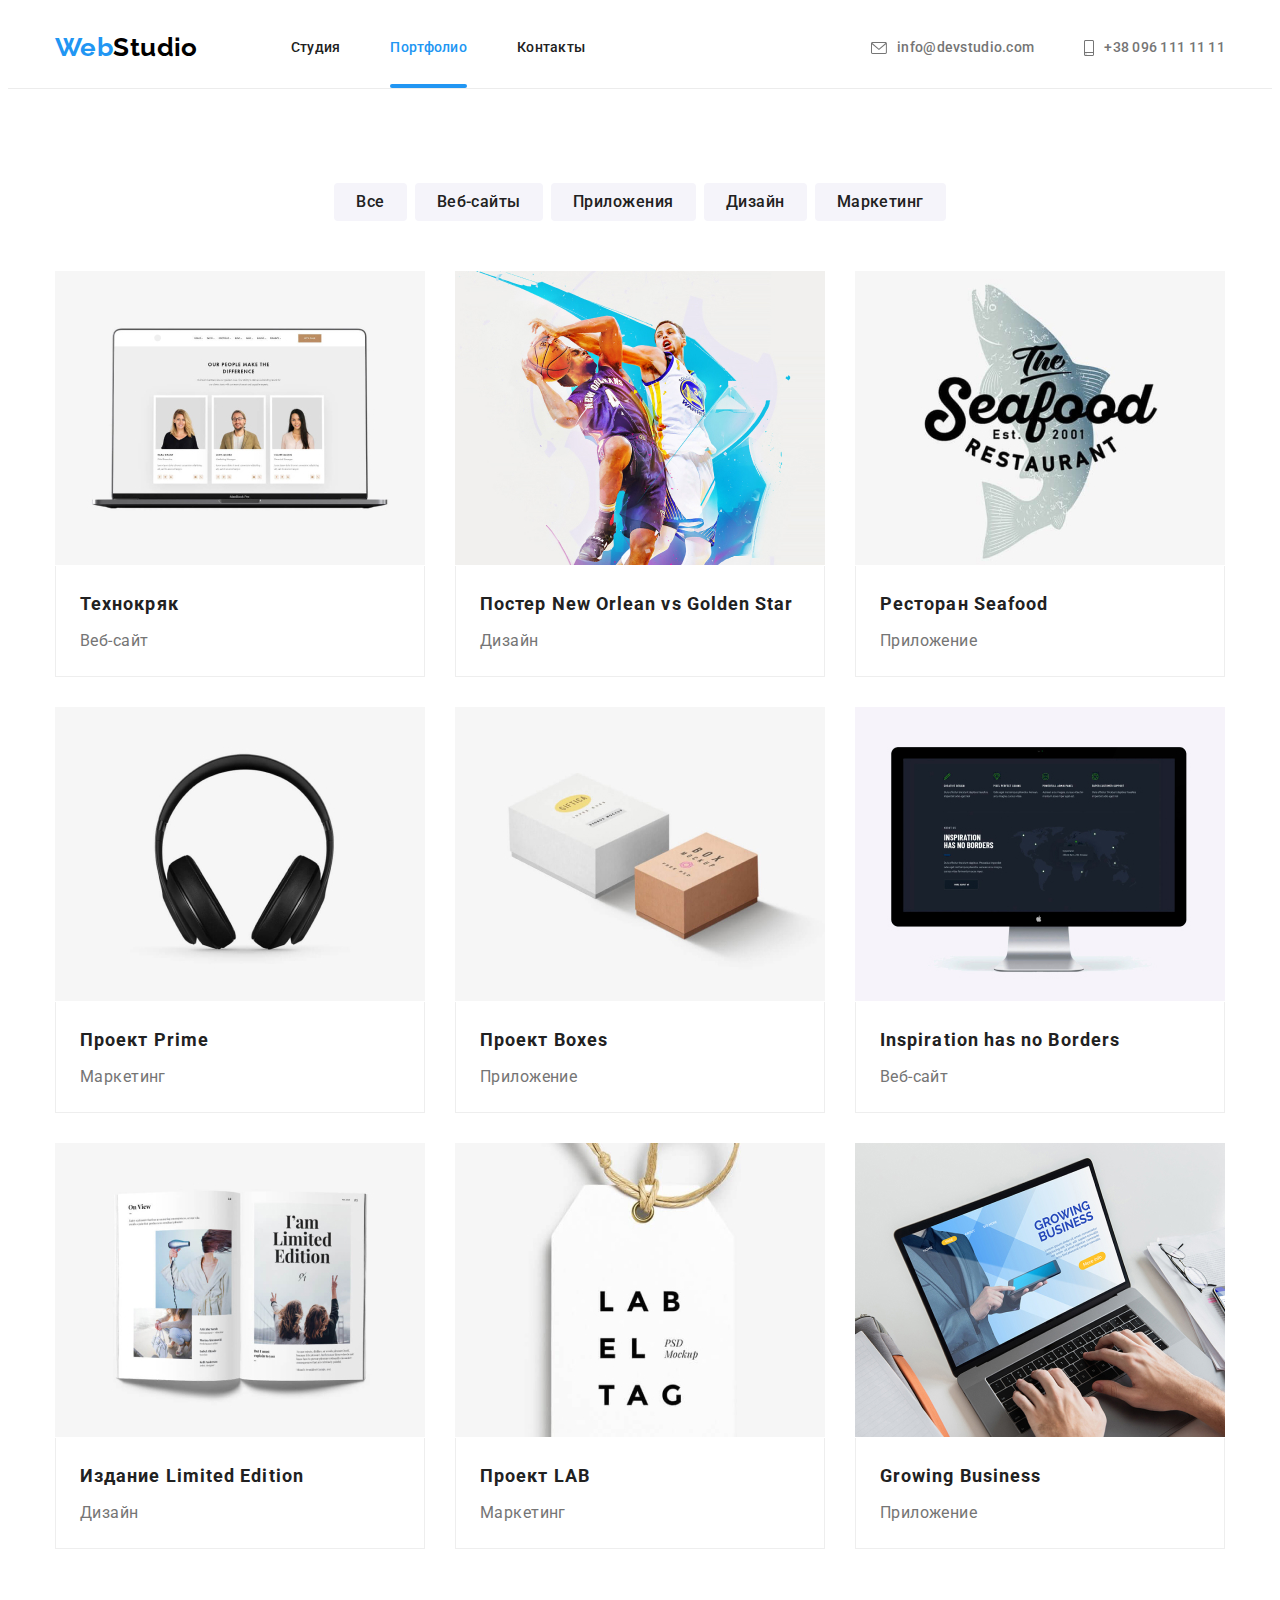
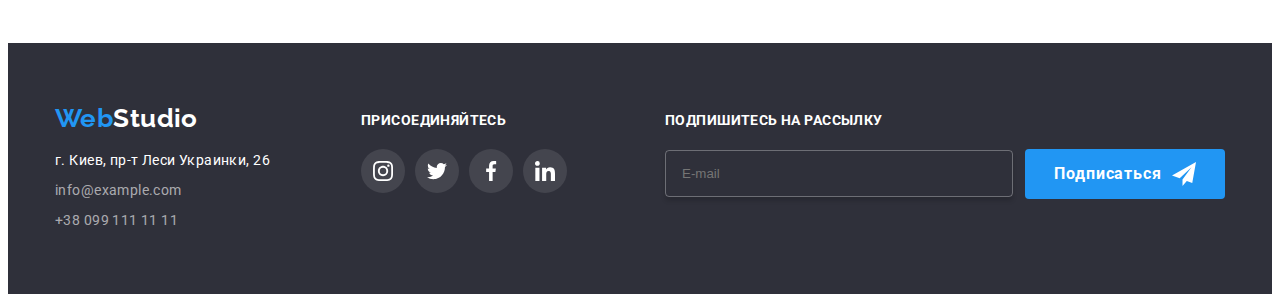
==== portfolio.html @ 21f93854 "Initial files" ====
<!DOCTYPE html>
<html lang="ru">
  <head>
    <link
      rel="stylesheet"
      href="https://cdnjs.cloudflare.com/ajax/libs/modern-normalize/1.1.0/modern-normalize.min.css"
      integrity="sha512-wpPYUAdjBVSE4KJnH1VR1HeZfpl1ub8YT/NKx4PuQ5NmX2tKuGu6U/JRp5y+Y8XG2tV+wKQpNHVUX03MfMFn9Q=="
      crossorigin="anonymous"
      referrerpolicy="no-referrer"
    />
    <meta charset="UTF-8" />
    <meta http-equiv="X-UA-Compatible" content="IE=edge" />
    <meta name="viewport" content="width=device-width, initial-scale=1.0" />
    <title>Портфолио</title>
    <link rel="preconnect" href="https://fonts.googleapis.com" />
    <link rel="preconnect" href="https://fonts.gstatic.com" crossorigin />
    <link
      href="https://fonts.googleapis.com/css2?family=Raleway:wght@700&family=Roboto:wght@400;500;700;900&display=swap"
      rel="stylesheet"
    />
    <link rel="stylesheet" href="./css/main.min.css" />
    <link rel="stylesheet" href="./css/portfolio.css" />
  </head>

  <body>
    <header class="page-header">
      <div class="container space-between">
        <nav class="nav">
          <a class="logo logo--indents link" href="./">
            Web<span class="logo--color">Studio</span>
          </a>
          <ul class="nav__list list">
            <li class="nav__item">
              <a class="nav__link link" href="./index.html">Студия</a>
            </li>
            <li class="nav__item">
              <a
                class="nav__link link nav__link--current"
                href="./portfolio.html"
                >Портфолио</a
              >
            </li>
            <li class="nav__item">
              <a class="nav__link link" href="/Контакты">Контакты</a>
            </li>
          </ul>
        </nav>
        <div class="contact-info">
          <a
            class="contact-info__link link"
            href="mailto:info@devstudio.com"
            target="_blank"
            rel="no-referrer noopener"
          >
            <svg class="contact-info__item" width="16" height="12">
              <use href="./images/icons/sprite.svg#icon-envelope"></use>
            </svg>
            info@devstudio.com
          </a>
          <a
            class="contact-info__link link"
            href="tel:+380961111111"
            target="_blank"
            rel="no-referrer noopener"
          >
            <svg class="contact-info__item" width="10" height="16">
              <use href="./images/icons/sprite.svg#icon-smartphone"></use>
            </svg>
            +38 096 111 11 11
          </a>
        </div>
      </div>
    </header>
    <section class="section">
      <div class="container">
        <h1 hidden>Портфолио</h1>
        <ul class="button-list list">
          <li>
            <button class="button" type="button">Все</button>
          </li>
          <li>
            <button class="button" type="button">Веб-сайты</button>
          </li>
          <li>
            <button class="button" type="button">Приложения</button>
          </li>
          <li>
            <button class="button" type="button">Дизайн</button>
          </li>
          <li>
            <button class="button" type="button">Маркетинг</button>
          </li>
        </ul>
        <ul class="flex-list list">
          <li class="portfolio-item">
            <div class="item-overlay">
              <img
                src="./images/portfolio-logos/technokryak.jpg"
                alt="Веб-сайт Технокряк"
                width="370"
              />
              <p class="text-overlay text-prop">
                Технокряк это современная площадка распространения коронавируса.
                Компании используют эту платформу для цифрового шпионажа и атак
                на защищённые сервера конкурентов.
              </p>
            </div>
            <div class="item-text">
              <h2>Технокряк</h2>
              <p>Веб-сайт</p>
            </div>
          </li>
          <li class="portfolio-item">
            <div class="item-overlay">
              <img
                src="./images/portfolio-logos/neworlean.jpg"
                alt="Дизайн постера"
                width="370"
              />
              <p class="text-overlay text-prop">
                Технокряк это современная площадка распространения коронавируса.
                Компании используют эту платформу для цифрового шпионажа и атак
                на защищённые сервера конкурентов.
              </p>
            </div>
            <div class="item-text">
              <h2>Постер <span lang="en">New Orlean vs Golden Star</span></h2>
              <p>Дизайн</p>
            </div>
          </li>
          <li class="portfolio-item">
            <div class="item-overlay">
              <img
                src="./images/portfolio-logos/seafood.jpg"
                alt="Приложение"
                width="370"
              />
              <p class="text-overlay text-prop">
                Технокряк это современная площадка распространения коронавируса.
                Компании используют эту платформу для цифрового шпионажа и атак
                на защищённые сервера конкурентов.
              </p>
            </div>
            <div class="item-text">
              <h2>Ресторан <span lang="en">Seafood</span></h2>
              <p>Приложение</p>
            </div>
          </li>
          <li class="portfolio-item">
            <div class="item-overlay">
              <img
                src="./images/portfolio-logos/prime.jpg"
                alt="Маркетинговый проект"
                width="370"
              />
              <p class="text-overlay text-prop">
                Технокряк это современная площадка распространения коронавируса.
                Компании используют эту платформу для цифрового шпионажа и атак
                на защищённые сервера конкурентов.
              </p>
            </div>
            <div class="item-text">
              <h2>Проект <span lang="en">Prime</span></h2>
              <p>Маркетинг</p>
            </div>
          </li>
          <li class="portfolio-item">
            <div class="item-overlay">
              <img
                src="./images/portfolio-logos/boxes.jpg"
                alt="Приложение"
                width="370"
              />
              <p class="text-overlay text-prop">
                Технокряк это современная площадка распространения коронавируса.
                Компании используют эту платформу для цифрового шпионажа и атак
                на защищённые сервера конкурентов.
              </p>
            </div>
            <div class="item-text">
              <h2>Проект <span lang="en">Boxes</span></h2>
              <p>Приложение</p>
            </div>
          </li>
          <li class="portfolio-item">
            <div class="item-overlay">
              <img
                src="./images/portfolio-logos/inspiration.jpg"
                alt="Веб-сайт"
                width="370"
              />
              <p class="text-overlay text-prop">
                Технокряк это современная площадка распространения коронавируса.
                Компании используют эту платформу для цифрового шпионажа и атак
                на защищённые сервера конкурентов.
              </p>
            </div>
            <div class="item-text">
              <h2 lang="en">Inspiration has no Borders</h2>
              <p>Веб-сайт</p>
            </div>
          </li>
          <li class="portfolio-item">
            <div class="item-overlay">
              <img
                src="./images/portfolio-logos/limited-edition.jpg"
                alt="Дизайн издания"
                width="370"
              />
              <p class="text-overlay text-prop">
                Технокряк это современная площадка распространения коронавируса.
                Компании используют эту платформу для цифрового шпионажа и атак
                на защищённые сервера конкурентов.
              </p>
            </div>
            <div class="item-text">
              <h2>Издание <span lang="en">Limited Edition</span></h2>
              <p>Дизайн</p>
            </div>
          </li>
          <li class="portfolio-item">
            <div class="item-overlay">
              <img src="./images/portfolio-logos/lab.jpg" alt="Маркетинговый
              проект" width="370"">
              <p class="text-overlay text-prop">
                Технокряк это современная площадка распространения коронавируса.
                Компании используют эту платформу для цифрового шпионажа и атак
                на защищённые сервера конкурентов.
              </p>
            </div>
            <div class="item-text">
              <h2>Проект <span lang="en">LAB</span></h2>
              <p>Маркетинг</p>
            </div>
          </li>
          <li class="portfolio-item">
            <div class="item-overlay">
              <img
                src="./images/portfolio-logos/gr-business.jpg"
                alt="Бизнесс приложение"
                width="370"
              />
              <p class="text-overlay text-prop">
                Технокряк это современная площадка распространения коронавируса.
                Компании используют эту платформу для цифрового шпионажа и атак
                на защищённые сервера конкурентов.
              </p>
            </div>
            <div class="item-text">
              <h2 lang="en">Growing Business</h2>
              <p>Приложение</p>
            </div>
          </li>
        </ul>
      </div>
    </section>

    <footer class="footer">
      <div class="container space-between">
        <address class="address address__text footer__address">
          <a href="./" class="logo link">
            Web<span class="logo__footer">Studio</span>
          </a>
          <ul class="address__list list">
            <li class="address__item-wrap">г. Киев, пр-т Леси Украинки, 26</li>
            <li class="address__item-wrap">
              <a
                class="address__mail-tel link"
                href="mailto:info@example.com"
                target="_blank"
                >info@example.com</a
              >
            </li>
            <li class="address__item-wrap">
              <a class="address__mail-tel link" href="tel:+380991111111"
                >+38 099 111 11 11</a
              >
            </li>
          </ul>
        </address>
        <div class="footer__social">
          <b class="footer__block-title">присоединяйтесь</b>
          <ul class="footer-social-list list">
            <li class="socials__item link">
              <a
                class="socials__link footer__socials-icon--bg"
                href="#"
                target="_blank"
                rel="norefferer noopener"
              >
                <svg
                  class="socials__link-icon footer__socials-icon--fill"
                  width="20"
                  height="20"
                >
                  <use href="./images/icons/sprite.svg#icon-instagram"></use>
                </svg>
              </a>
            </li>
            <li class="socials__item link">
              <a
                class="socials__link footer__socials-icon--bg"
                href="#"
                target="_blank"
                rel="norefferer noopener"
              >
                <svg
                  class="socials__link-icon footer__socials-icon--fill"
                  width="20"
                  height="20"
                >
                  <use href="./images/icons/sprite.svg#icon-twitter"></use>
                </svg>
              </a>
            </li>
            <li class="socials__item link">
              <a
                class="socials__link footer__socials-icon--bg"
                href="#"
                target="_blank"
                rel="norefferer noopener"
              >
                <svg
                  class="socials__link-icon footer__socials-icon--fill"
                  width="20"
                  height="20"
                >
                  <use href="./images/icons/sprite.svg#icon-facebook"></use>
                </svg>
              </a>
            </li>
            <li class="socials__item link">
              <a
                class="socials__link footer__socials-icon--bg"
                href="#"
                target="_blank"
                rel="norefferer noopener"
              >
                <svg
                  class="socials__link-icon footer__socials-icon--fill"
                  width="20"
                  height="20"
                >
                  <use href="./images/icons/sprite.svg#icon-linkedin"></use>
                </svg>
              </a>
            </li>
          </ul>
        </div>
        <div>
          <b class="footer__block-title">подпишитесь на рассылку</b>
          <div class="subscribe">
            <input
              type="email"
              name="email"
              placeholder="E-mail"
              class="subscribe__input-email"
            />
            <button
              type="submit"
              class="button button__wide--blue subscribe__btn"
            >
              Подписаться
              <svg class="subscribe__btn-icon" width="24" height="24">
                <use href="./images/icons/sprite.svg#icon-sign"></use>
              </svg>
            </button>
          </div>
        </div>
      </div>
    </footer>
  </body>
</html>
---- css/main.min.css ----
html{box-sizing:border-box}*,*::before,*::after{box-sizing:inherit}h1,h2,h3,h4,h5,h6,p{margin-top:0}a{cursor:default}.link{text-decoration:none}.list{padding:0;margin:0;list-style-type:none}:root{--accent-color: #2196f3;--page-main-text-color: #212121;--secondary-text-color: #757575;--section-bg-color: #2f303a;--button-bg-color: #f5f4fa;--button-text-color: #212121;--active-button-text-color: #ffffff;--section-title-text-color: #212121;--cubic-bezier: cubic-bezier(0.4, 0, 0.2, 1)}.visually-hidden{position:absolute;width:1px;height:1px;margin:-1px;padding:0;overflow:hidden;border:0;clip:rect(0 0 0 0)}.button{font-weight:500;font-size:16px;line-height:1.62;font-family:"Roboto",sans-serif;letter-spacing:.03em;padding:6px 22px;border:transparent;border-radius:4px;text-align:center;color:var(--button-text-color);background-color:var(--button-bg-color);transition:background-color 250ms var(--cubic-bezier),color 250ms var(--cubic-bezier),box-shadow 250ms var(--cubic-bezier);cursor:pointer}.button:hover,.button:focus{background-color:var(--accent-color);color:var(--active-button-text-color);box-shadow:0px 4px 4px rgba(0,0,0,0.25)}.button__wide--blue{margin-top:30px;padding:10px 0;width:200px;font-weight:700;font-size:16px;line-height:1.87;font-family:inherit;letter-spacing:.06em;color:#ffffff;background-color:var(--accent-color)}.button__close{display:flex;align-items:center;justify-content:center;width:30px;height:30px;border-radius:50%;background-color:unset;border:1px solid rgba(0,0,0,0.1);transition:fill 250ms var(--cubic-bezier)}.button__close:hover{fill:var(--accent-color);cursor:pointer}body{font-weight:400;font-size:14px;line-height:1.14;font-family:"Roboto",sans-serif;letter-spacing:.03em;color:var(--page-main-text-color)}.container{width:1200px;margin-left:auto;margin-right:auto;padding-left:15px;padding-right:15px}.section{padding:94px 0}.section__title{margin-bottom:50px;font-weight:700;font-size:36px;line-height:1.17;font-family:inherit;letter-spacing:inherit;text-align:center;color:var(--section-title-text-color)}.space-between{display:flex;justify-content:space-between}.flex-list{width:1170px;display:flex;flex-wrap:wrap;margin-top:50px}.backdrop{position:fixed;top:0;left:0;width:100vw;height:100vh;background:rgba(0,0,0,0.2);transition:opacity 250ms cubic-bezier(0.4, 0, 0.2, 1),visibility 250ms cubic-bezier(0.4, 0, 0.2, 1)}.backdrop.is-hidden{opacity:0;visibility:hidden;pointer-events:none}.modal-window{position:absolute;top:50%;left:50%;transform:translate(-50%, -50%);min-width:528px;min-height:581px;padding:40px;background:#ffffff;box-shadow:0px 1px 3px rgba(0,0,0,0.12),0px 1px 1px rgba(0,0,0,0.14),0px 2px 1px rgba(0,0,0,0.2);border-radius:4px}.button__close--position{position:absolute;right:8px;top:8px}.modal-window__title{display:block;margin-bottom:12px;font-weight:700;font-size:20px;line-height:1.15;font-family:inherit;letter-spacing:inherit;text-align:center;color:var(--page-main-text-color)}.form__lable{display:block;margin-bottom:4px;font-weight:400;font-size:12px;line-height:calc(14 / 12);font-family:inherit;letter-spacing:.01em;color:var(--secondary-text-color)}.form__input{width:100%;height:40px;margin-bottom:12px;padding-left:42px;padding-right:12px;border:1px solid rgba(33,33,33,0.2);border-radius:4px;font-size:16px;border:1px solid border;transition:border 250ms var(--cubic-bezier)}.form__input:focus{border:1px solid var(--accent-color);background-color:transparent;outline:none;cursor:pointer}.form__input:focus ~ .input__icon{fill:var(--accent-color)}.form__input-wraper{position:relative}.input__icon{position:absolute;top:0;left:12px;fill:var(--button-text-color);transition:fill 250ms var(--cubic-bezier)}.form__comment{width:100%;min-height:120px;padding:12px 16px;margin-bottom:20px;border:1px solid rgba(33,33,33,0.2);resize:none;border-radius:4px;font-weight:400;font-size:12px;line-height:calc(14 / 12);font-family:inherit;letter-spacing:.01em;transition:border 250ms var(--cubic-bezier)}.form__comment::placeholder{font-weight:400;font-size:14px;line-height:calc(16 / 14);font-family:inherit;letter-spacing:.01em;color:rgba(117,117,117,0.5)}.form__comment:focus{outline:none;border:1px solid var(--accent-color)}.form__policy-wraper{display:flex;align-items:center;justify-content:center}.form__checkbox:checked+.form__policy-text::before{background-color:var(--accent-color);background-image:url(../images/icons/check.svg);background-size:contain;background-repeat:no-repeat;background-position:center;border:none}.form__policy-text{display:flex;align-items:center;justify-content:center;font-weight:400;font-size:14px;line-height:1.7;font-family:inherit;letter-spacing:inherit;text-align:center;color:var(--secondary-text-color)}.form__policy-text::before{content:"";width:16px;height:16px;margin-right:8px;border:2px solid var(--button-text-color);border-radius:2px}.modal-window__btn--position{position:relative;left:50%;transform:translate(-50%, 0)}.form__policy-link{text-decoration-line:underline;color:var(--accent-color)}.page-header{box-sizing:inherit;border-bottom:1px solid #ececec}.nav{display:flex}.nav a{cursor:pointer}.nav__list{display:flex;align-items:center;margin:0 auto}.nav__item{position:relative}.nav__item:not(:last-child){margin-right:50px}.nav__link{display:block;padding:32px 0;font-weight:500;font-size:14px;line-height:1.14;font-family:inherit;letter-spacing:.02em;color:var(--page-main-text-color);transition:color 250ms var(--cubic-bezier)}.nav__link:hover,.nav__link:focus{color:var(--accent-color)}.nav__link--current{color:var(--accent-color)}.nav__link--current::after{position:absolute;bottom:0;content:"";display:block;width:100%;height:4px;border-radius:2px;background-color:var(--accent-color)}.logo{font-weight:700;font-size:26px;line-height:1.17;font-family:"Raleway";letter-spacing:.03;color:var(--accent-color)}.logo--indents{padding-top:24px;padding-bottom:25px;margin-right:93px}.logo--color{color:#000000}.contact-info{display:flex}.contact-info__link+.contact-info__link{margin-left:50px}.contact-info__link{padding:32px 0;font-weight:500;font-size:14px;line-height:1.14;font-family:inherit;letter-spacing:.02em;color:var(--secondary-text-color);cursor:pointer}.contact-info__link:hover,.contact-info__link:focus{color:var(--accent-color);fill:currentColor}.contact-info__link{display:flex;align-items:center;justify-content:center;fill:var(--secondary-text-color);transition:color 250ms var(--cubic-bezier)}.contact-info__item{margin-right:10px}.hero{padding:200px 0;text-align:center;background-color:#c4c4c4}.hero__overlay{max-width:1600px;height:600px;margin:0 auto;background-image:linear-gradient(rgba(47,48,58,0.4), rgba(47,48,58,0.4)),url("../images/order-bg.jpg");background-repeat:no-repeat;background-position:center;background-size:cover}.hero__title{width:696px;margin:0 auto;font-weight:900;font-size:44px;line-height:1.36;font-family:inherit;letter-spacing:.06em;text-transform:uppercase;color:#ffffff}.priority__list{display:flex}.priority__item::before{content:"";display:block;margin-bottom:30px;height:120px;background-size:70px;background-repeat:no-repeat;background-position:center;background-color:#f5f4fa;border-radius:4px}.priority__item:not(:last-child){margin-right:30px}.icon-antenna::before{background-image:url("../images/icons/antenna.svg")}.icon-clock::before{background-image:url("../images/icons/clock.svg")}.icon-diagram::before{background-image:url("../images/icons/diagram.svg")}.icon-astronaut::before{background-image:url("../images/icons/astronaut.svg")}.priority__item-title{margin-bottom:10px;font-weight:700;font-size:14px;line-height:1.14;font-family:inherit;letter-spacing:inherit;text-transform:uppercase}.priority__item-text{margin:0;font-weight:400;font-size:14px;line-height:1.71;font-family:inherit;letter-spacing:inherit;color:var(--secondary-text-color)}.about__top-indent{padding-top:0}.about__list{display:flex;align-items:center;justify-content:center}.about__item:not(:last-child){margin-right:30px}.about__wraper{position:relative;display:flex}.about__wraper img{border:none}.about__overlay-title{position:absolute;width:100%;height:70px;bottom:0;margin:0;display:flex;align-items:center;justify-content:center;font-weight:700;font-size:14px;line-height:1.14;font-family:inherit;letter-spacing:.03em;text-align:center;text-transform:uppercase;color:#ffffff;background:rgba(47,48,58,0.8)}.team{background-color:#f5f4fa;text-align:center}.team__list,.team__socials{display:flex;align-items:center;justify-content:center}.team__item{background-color:#ffffff;box-shadow:0px 1px 3px rgba(0,0,0,0.12),0px 1px 1px rgba(0,0,0,0.14),0px 2px 1px rgba(0,0,0,0.2);border-radius:0 0 4px 4px}.team__item:not(:last-child){margin-right:30px}.team__card-mb{margin-bottom:0px}.team__item-description{padding:30px 0}.team__item-description>h3{font-weight:500;font-size:16px;line-height:1.9;font-family:inherit;letter-spacing:inherit;margin-bottom:0}.team__item-description>p{font-weight:400;font-size:16px;line-height:1.8;font-family:inherit;letter-spacing:inherit;color:var(--secondary-text-color)}.team__pos-descr{padding-bottom:16px}.team__socials-icon--bg{background-color:#ffffff}.team__socials-icon--fill{fill:#afb1b8}.socials__item{width:44px;height:44px}.socials__item:not(:last-child){margin-right:10px}.socials__link-icon{transition:fill 250ms var(--cubic-bezier);transition:background-color 2600ms var(--cubic-bezier)}.socials__link{width:100%;height:100%;display:flex;align-items:center;justify-content:center;border-radius:50%;transition:background-color 250ms var(--cubic-bezier)}.socials__link:hover,.socials__link:focus,.socials__link:hover .socials__link-icon,.socials__link:focus .socials__link-icon{fill:#ffffff;background-color:var(--accent-color);cursor:pointer}.clients__item{display:flex;flex-basis:calc((100% - 150px) / 6);width:172px;height:92px;margin-right:30px}.clients__item:nth-child(6n){margin-right:0}.client__link{width:100%;height:100%;display:flex;align-items:center;justify-content:center;border:1px solid #afb1b8;border-radius:4px;cursor:pointer;transition:border 250ms var(--cubic-bezier)}.client__link:hover,.client__link:focus,.client__link:hover .client__icon,.client__link:focus .client__icon{fill:var(--accent-color);border-color:var(--accent-color)}.client__icon{width:106px;height:60px;fill:#afb1b8;transition:fill 250ms var(--cubic-bezier)}.footer{padding:60px 0;background-color:var(--section-bg-color)}.footer__address{margin-right:70px}.logo__footer{color:#ffffff}.footer__social{margin-right:93px}.footer__block-title{display:block;margin-top:10px;margin-bottom:20px;font-weight:700;font-size:14px;line-height:1.14;font-family:inherit;letter-spacing:inherit;text-transform:uppercase;color:#ffffff}.footer-social-list{display:flex}.footer__socials-icon--bg{background-color:rgba(255,255,255,0.1)}.footer__socials-icon--fill{fill:#ffffff}.address{font-style:normal;color:#ffffff}.address a{cursor:pointer}.address__list{margin-top:20px}.address__item-wrap{display:block;width:231px;height:21px}.address__item-wrap:not(:last-child){margin-bottom:9px}.addres__text{font-weight:400;font-size:14px;line-height:1.71;font-family:inherit;letter-spacing:inherit}.address__mail-tel{color:rgba(255,255,255,0.6)}.subscribe{display:flex;align-items:center;justify-content:center}.subscribe__input-email{width:348px;background:transparent;border:none;padding:15px 0;padding-left:16px;margin-right:12px;border:1px solid rgba(255,255,255,0.3);border-radius:4px;box-shadow:0px 4px 4px rgba(0,0,0,0.15);color:rgba(255,255,255,0.6);transition:border 250ms var(--cubic-bezier)}.subscribe__input-email:focus{outline:none}.subscribe__btn{display:flex;align-items:center;justify-content:center;margin-top:0}.subscribe__btn-icon{margin-left:10px}
/*# sourceMappingURL=main.min.css.map */
---- css/portfolio.css ----
/*---------------------- Portfolio filter buttons ----------------------*/

.button-list {
  display: flex;
  justify-content: center;
}

.button-list li:not(:last-child) {
  padding-right: 8px;
}

/*---------------------- Portfolio items ----------------------*/

.portfolio-item {
  width: calc((100% - 60px) / 3);
  margin-right: 30px;
  margin-bottom: 30px;
  transition: box-shadow 250ms var(--cubic-bezier);
}

.portfolio-item:hover {
  box-shadow: 0px 1px 1px rgba(0, 0, 0, 0.12), 0px 4px 4px rgba(0, 0, 0, 0.06),
    1px 4px 6px rgba(0, 0, 0, 0.16);
  cursor: pointer;
}

.portfolio-item:nth-child(3n) {
  margin-right: 0;
}

.portfolio-item:nth-last-child(-n + 3) {
  margin-bottom: 0;
}

.portfolio-item img {
  margin-bottom: -3px;
}

.item-overlay {
  position: relative;
  overflow: hidden;
}

.text-overlay {
  position: absolute;

  top: 0;
  left: 0;
  width: 100%;
  height: 100%;

  padding: 63px 24px;
  background-color: rgba(33, 150, 243, 0.9);
  overflow: auto;
  transform: translateY(100%);
  transition: transform 250ms cubic-bezier(0.4, 0, 0.2, 1);
}

.portfolio-item:hover .text-overlay {
  transform: translateY(0%);
}

.text-prop {
  font-size: 18px;
  line-height: 1.56;
  letter-spacing: 0.03em;
  color: #ffffff;
}

.item-description {
  border-bottom: none;
}

.item-text {
  padding: 20px 24px;
  border-right: 1px solid #eeeeee;
  border-bottom: 1px solid #eeeeee;
  border-left: 1px solid #eeeeee;
}

.item-text h2 {
  margin-bottom: 4px;

  font-weight: 700;
  font-size: 18px;
  line-height: 2;
  letter-spacing: 0.06em;
}

.item-text p {
  margin-bottom: 0;

  line-height: 1.88;
  font-size: 16px;
  color: var(--secondary-text-color);
}
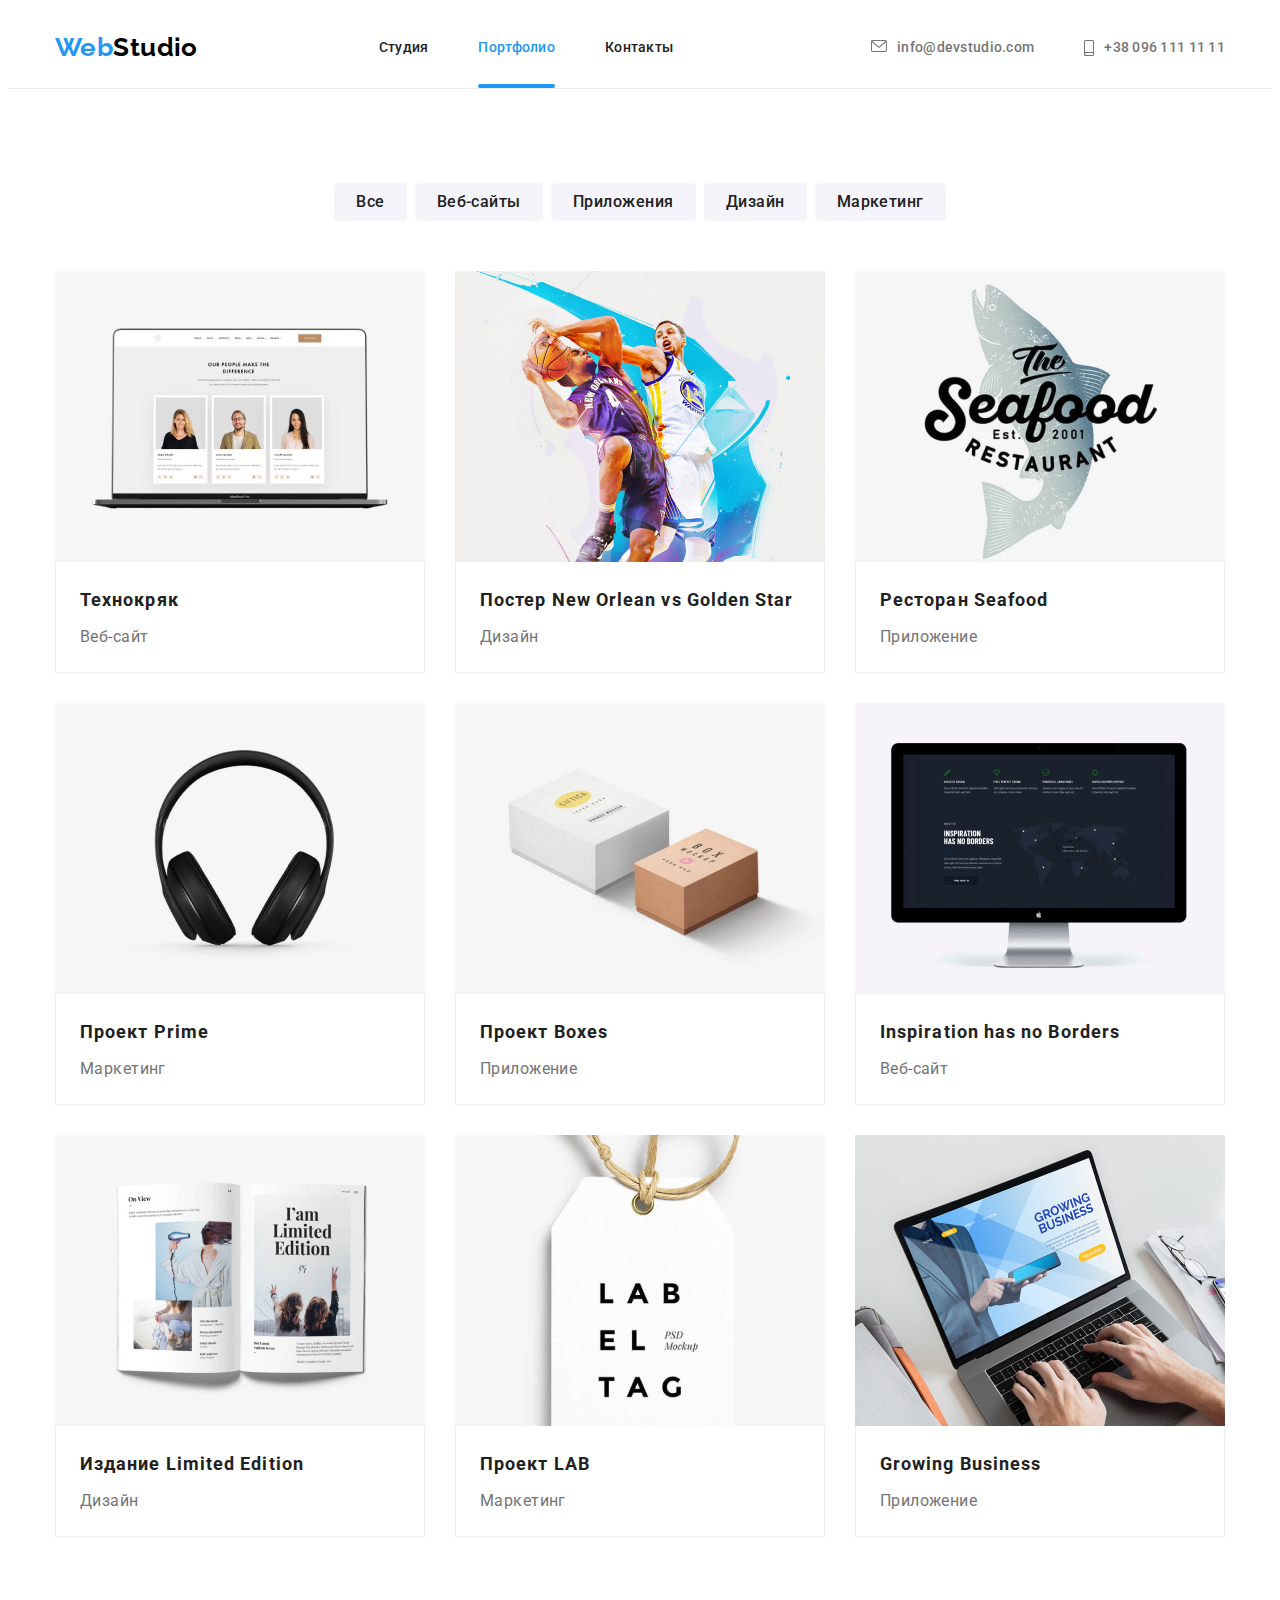
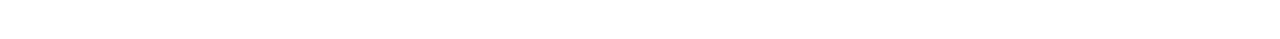
==== commit 76256070: "Applied mobile-first aproach" ====
--- a/portfolio.html
+++ b/portfolio.html
@@ -19,7 +19,6 @@
       rel="stylesheet"
     />
     <link rel="stylesheet" href="./css/main.min.css" />
-    <link rel="stylesheet" href="./css/portfolio.css" />
   </head>
 
   <body>
@@ -69,29 +68,113 @@
             +38 096 111 11 11
           </a>
         </div>
+        <button
+          class="nav__mobile-menu--btn"
+          aria-expanded="false"
+          aria-controls="mobile-menu"
+          data-menu-open
+        >
+          <svg class="mobile-menu__icon" width="40" height="40">
+            <use href="./images/icons/sprite.svg#icon-mob-menu"></use>
+          </svg>
+        </button>
+        <div class="mobile-menu is-hidden" id="mobile-menu" data-menu>
+          <div class="mobile-menu__container">
+            <button
+              type="button"
+              class="mobile-menu__btn-close"
+              data-menu-close
+            >
+              <svg width="40" height="40">
+                <use href="./images/icons/sprite.svg#icon-close-btn"></use>
+              </svg>
+            </button>
+            <div class="mobile-menu__content-wraper">
+              <ul class="mobile-menu__list list">
+                <li class="mobile-menu__item">
+                  <a class="mobile-menu__main-link link" href="./index.html"
+                    >Студия</a
+                  >
+                </li>
+                <li class="mobile-menu__item">
+                  <a
+                    class="mobile-menu__main-link link current-page"
+                    href="./portfolio.html"
+                    >Портфолио</a
+                  >
+                </li>
+                <li class="mobile-menu__item">
+                  <a class="mobile-menu__main-link link" href="">Контакты</a>
+                </li>
+              </ul>
+              <div class="mobile-menu__bottom-container">
+                <p class="mobile-menu__contact mobile-menu__contact--tel">
+                  <a
+                    class="link"
+                    href="tel:+380961111111"
+                    target="_blank"
+                    rel="no-referrer noopener"
+                  >
+                    +38 096 111 11 11
+                  </a>
+                </p>
+                <p class="mobile-menu__contact mobile-menu__contact--mail">
+                  <a
+                    class="link"
+                    href="mailto:info@devstudio.com"
+                    target="_blank"
+                    rel="no-referrer noopener"
+                  >
+                    info@devstudio.com
+                  </a>
+                </p>
+                <ul class="mobile-menu__socials list">
+                  <li class="mobile-menu__socials-item">
+                    <a class="mobile-menu__social-link link" href=""
+                      >Instagram</a
+                    >
+                  </li>
+                  <li class="mobile-menu__socials-item">
+                    <a class="mobile-menu__social-link link" href="">Twitter</a>
+                  </li>
+                  <li class="mobile-menu__socials-item">
+                    <a class="mobile-menu__social-link link" href=""
+                      >Facebook</a
+                    >
+                  </li>
+                  <li class="mobile-menu__socials-item">
+                    <a class="mobile-menu__social-link link" href=""
+                      >LinkedIn</a
+                    >
+                  </li>
+                </ul>
+              </div>
+            </div>
+          </div>
+        </div>
       </div>
     </header>
     <section class="section">
       <div class="container">
-        <h1 hidden>Портфолио</h1>
+        <h1 class="visually-hidden">Портфолио</h1>
         <ul class="button-list list">
-          <li>
+          <li class="button__filter--indent">
             <button class="button" type="button">Все</button>
           </li>
-          <li>
+          <li class="button__filter--indent">
             <button class="button" type="button">Веб-сайты</button>
           </li>
-          <li>
+          <li class="button__filter--indent">
             <button class="button" type="button">Приложения</button>
           </li>
-          <li>
+          <li class="button__filter--indent">
             <button class="button" type="button">Дизайн</button>
           </li>
-          <li>
+          <li class="button__filter--indent">
             <button class="button" type="button">Маркетинг</button>
           </li>
         </ul>
-        <ul class="flex-list list">
+        <ul class="portfolio-list list">
           <li class="portfolio-item">
             <div class="item-overlay">
               <img
@@ -105,9 +188,11 @@
                 на защищённые сервера конкурентов.
               </p>
             </div>
-            <div class="item-text">
-              <h2>Технокряк</h2>
-              <p>Веб-сайт</p>
+            <div class="item-container">
+              <div class="item-text">
+                <h2>Технокряк</h2>
+                <a href="#" class="link">Веб-сайт</a>
+              </div>
             </div>
           </li>
           <li class="portfolio-item">
@@ -125,7 +210,7 @@
             </div>
             <div class="item-text">
               <h2>Постер <span lang="en">New Orlean vs Golden Star</span></h2>
-              <p>Дизайн</p>
+              <a href="#" class="link">Дизайн</a>
             </div>
           </li>
           <li class="portfolio-item">
@@ -143,7 +228,7 @@
             </div>
             <div class="item-text">
               <h2>Ресторан <span lang="en">Seafood</span></h2>
-              <p>Приложение</p>
+              <a href="#" class="link">Приложение</a>
             </div>
           </li>
           <li class="portfolio-item">
@@ -161,7 +246,7 @@
             </div>
             <div class="item-text">
               <h2>Проект <span lang="en">Prime</span></h2>
-              <p>Маркетинг</p>
+              <a href="#" class="link">Маркетинг</a>
             </div>
           </li>
           <li class="portfolio-item">
@@ -179,7 +264,7 @@
             </div>
             <div class="item-text">
               <h2>Проект <span lang="en">Boxes</span></h2>
-              <p>Приложение</p>
+              <a href="#" class="link">Приложение</a>
             </div>
           </li>
           <li class="portfolio-item">
@@ -197,7 +282,7 @@
             </div>
             <div class="item-text">
               <h2 lang="en">Inspiration has no Borders</h2>
-              <p>Веб-сайт</p>
+              <a href="#" class="link">Веб-сайт</a>
             </div>
           </li>
           <li class="portfolio-item">
@@ -215,7 +300,7 @@
             </div>
             <div class="item-text">
               <h2>Издание <span lang="en">Limited Edition</span></h2>
-              <p>Дизайн</p>
+              <a href="#" class="link">Дизайн</a>
             </div>
           </li>
           <li class="portfolio-item">
@@ -230,7 +315,7 @@
             </div>
             <div class="item-text">
               <h2>Проект <span lang="en">LAB</span></h2>
-              <p>Маркетинг</p>
+              <a href="#" class="link">Маркетинг</a>
             </div>
           </li>
           <li class="portfolio-item">
@@ -248,14 +333,14 @@
             </div>
             <div class="item-text">
               <h2 lang="en">Growing Business</h2>
-              <p>Приложение</p>
+              <a href="#" class="link">Приложение</a>
             </div>
           </li>
         </ul>
       </div>
     </section>
 
-    <footer class="footer">
+    <!-- <footer class="footer">
       <div class="container space-between">
         <address class="address address__text footer__address">
           <a href="./" class="logo link">
@@ -368,6 +453,7 @@
           </div>
         </div>
       </div>
-    </footer>
+    </footer> -->
+    <script src="./js/mobile-menu.js"></script>
   </body>
 </html>
--- a/css/main.min.css
+++ b/css/main.min.css
@@ -1,2 +1,2 @@
-html{box-sizing:border-box}*,*::before,*::after{box-sizing:inherit}h1,h2,h3,h4,h5,h6,p{margin-top:0}a{cursor:default}.link{text-decoration:none}.list{padding:0;margin:0;list-style-type:none}:root{--accent-color: #2196f3;--page-main-text-color: #212121;--secondary-text-color: #757575;--section-bg-color: #2f303a;--button-bg-color: #f5f4fa;--button-text-color: #212121;--active-button-text-color: #ffffff;--section-title-text-color: #212121;--cubic-bezier: cubic-bezier(0.4, 0, 0.2, 1)}.visually-hidden{position:absolute;width:1px;height:1px;margin:-1px;padding:0;overflow:hidden;border:0;clip:rect(0 0 0 0)}.button{font-weight:500;font-size:16px;line-height:1.62;font-family:"Roboto",sans-serif;letter-spacing:.03em;padding:6px 22px;border:transparent;border-radius:4px;text-align:center;color:var(--button-text-color);background-color:var(--button-bg-color);transition:background-color 250ms var(--cubic-bezier),color 250ms var(--cubic-bezier),box-shadow 250ms var(--cubic-bezier);cursor:pointer}.button:hover,.button:focus{background-color:var(--accent-color);color:var(--active-button-text-color);box-shadow:0px 4px 4px rgba(0,0,0,0.25)}.button__wide--blue{margin-top:30px;padding:10px 0;width:200px;font-weight:700;font-size:16px;line-height:1.87;font-family:inherit;letter-spacing:.06em;color:#ffffff;background-color:var(--accent-color)}.button__close{display:flex;align-items:center;justify-content:center;width:30px;height:30px;border-radius:50%;background-color:unset;border:1px solid rgba(0,0,0,0.1);transition:fill 250ms var(--cubic-bezier)}.button__close:hover{fill:var(--accent-color);cursor:pointer}body{font-weight:400;font-size:14px;line-height:1.14;font-family:"Roboto",sans-serif;letter-spacing:.03em;color:var(--page-main-text-color)}.container{width:1200px;margin-left:auto;margin-right:auto;padding-left:15px;padding-right:15px}.section{padding:94px 0}.section__title{margin-bottom:50px;font-weight:700;font-size:36px;line-height:1.17;font-family:inherit;letter-spacing:inherit;text-align:center;color:var(--section-title-text-color)}.space-between{display:flex;justify-content:space-between}.flex-list{width:1170px;display:flex;flex-wrap:wrap;margin-top:50px}.backdrop{position:fixed;top:0;left:0;width:100vw;height:100vh;background:rgba(0,0,0,0.2);transition:opacity 250ms cubic-bezier(0.4, 0, 0.2, 1),visibility 250ms cubic-bezier(0.4, 0, 0.2, 1)}.backdrop.is-hidden{opacity:0;visibility:hidden;pointer-events:none}.modal-window{position:absolute;top:50%;left:50%;transform:translate(-50%, -50%);min-width:528px;min-height:581px;padding:40px;background:#ffffff;box-shadow:0px 1px 3px rgba(0,0,0,0.12),0px 1px 1px rgba(0,0,0,0.14),0px 2px 1px rgba(0,0,0,0.2);border-radius:4px}.button__close--position{position:absolute;right:8px;top:8px}.modal-window__title{display:block;margin-bottom:12px;font-weight:700;font-size:20px;line-height:1.15;font-family:inherit;letter-spacing:inherit;text-align:center;color:var(--page-main-text-color)}.form__lable{display:block;margin-bottom:4px;font-weight:400;font-size:12px;line-height:calc(14 / 12);font-family:inherit;letter-spacing:.01em;color:var(--secondary-text-color)}.form__input{width:100%;height:40px;margin-bottom:12px;padding-left:42px;padding-right:12px;border:1px solid rgba(33,33,33,0.2);border-radius:4px;font-size:16px;border:1px solid border;transition:border 250ms var(--cubic-bezier)}.form__input:focus{border:1px solid var(--accent-color);background-color:transparent;outline:none;cursor:pointer}.form__input:focus ~ .input__icon{fill:var(--accent-color)}.form__input-wraper{position:relative}.input__icon{position:absolute;top:0;left:12px;fill:var(--button-text-color);transition:fill 250ms var(--cubic-bezier)}.form__comment{width:100%;min-height:120px;padding:12px 16px;margin-bottom:20px;border:1px solid rgba(33,33,33,0.2);resize:none;border-radius:4px;font-weight:400;font-size:12px;line-height:calc(14 / 12);font-family:inherit;letter-spacing:.01em;transition:border 250ms var(--cubic-bezier)}.form__comment::placeholder{font-weight:400;font-size:14px;line-height:calc(16 / 14);font-family:inherit;letter-spacing:.01em;color:rgba(117,117,117,0.5)}.form__comment:focus{outline:none;border:1px solid var(--accent-color)}.form__policy-wraper{display:flex;align-items:center;justify-content:center}.form__checkbox:checked+.form__policy-text::before{background-color:var(--accent-color);background-image:url(../images/icons/check.svg);background-size:contain;background-repeat:no-repeat;background-position:center;border:none}.form__policy-text{display:flex;align-items:center;justify-content:center;font-weight:400;font-size:14px;line-height:1.7;font-family:inherit;letter-spacing:inherit;text-align:center;color:var(--secondary-text-color)}.form__policy-text::before{content:"";width:16px;height:16px;margin-right:8px;border:2px solid var(--button-text-color);border-radius:2px}.modal-window__btn--position{position:relative;left:50%;transform:translate(-50%, 0)}.form__policy-link{text-decoration-line:underline;color:var(--accent-color)}.page-header{box-sizing:inherit;border-bottom:1px solid #ececec}.nav{display:flex}.nav a{cursor:pointer}.nav__list{display:flex;align-items:center;margin:0 auto}.nav__item{position:relative}.nav__item:not(:last-child){margin-right:50px}.nav__link{display:block;padding:32px 0;font-weight:500;font-size:14px;line-height:1.14;font-family:inherit;letter-spacing:.02em;color:var(--page-main-text-color);transition:color 250ms var(--cubic-bezier)}.nav__link:hover,.nav__link:focus{color:var(--accent-color)}.nav__link--current{color:var(--accent-color)}.nav__link--current::after{position:absolute;bottom:0;content:"";display:block;width:100%;height:4px;border-radius:2px;background-color:var(--accent-color)}.logo{font-weight:700;font-size:26px;line-height:1.17;font-family:"Raleway";letter-spacing:.03;color:var(--accent-color)}.logo--indents{padding-top:24px;padding-bottom:25px;margin-right:93px}.logo--color{color:#000000}.contact-info{display:flex}.contact-info__link+.contact-info__link{margin-left:50px}.contact-info__link{padding:32px 0;font-weight:500;font-size:14px;line-height:1.14;font-family:inherit;letter-spacing:.02em;color:var(--secondary-text-color);cursor:pointer}.contact-info__link:hover,.contact-info__link:focus{color:var(--accent-color);fill:currentColor}.contact-info__link{display:flex;align-items:center;justify-content:center;fill:var(--secondary-text-color);transition:color 250ms var(--cubic-bezier)}.contact-info__item{margin-right:10px}.hero{padding:200px 0;text-align:center;background-color:#c4c4c4}.hero__overlay{max-width:1600px;height:600px;margin:0 auto;background-image:linear-gradient(rgba(47,48,58,0.4), rgba(47,48,58,0.4)),url("../images/order-bg.jpg");background-repeat:no-repeat;background-position:center;background-size:cover}.hero__title{width:696px;margin:0 auto;font-weight:900;font-size:44px;line-height:1.36;font-family:inherit;letter-spacing:.06em;text-transform:uppercase;color:#ffffff}.priority__list{display:flex}.priority__item::before{content:"";display:block;margin-bottom:30px;height:120px;background-size:70px;background-repeat:no-repeat;background-position:center;background-color:#f5f4fa;border-radius:4px}.priority__item:not(:last-child){margin-right:30px}.icon-antenna::before{background-image:url("../images/icons/antenna.svg")}.icon-clock::before{background-image:url("../images/icons/clock.svg")}.icon-diagram::before{background-image:url("../images/icons/diagram.svg")}.icon-astronaut::before{background-image:url("../images/icons/astronaut.svg")}.priority__item-title{margin-bottom:10px;font-weight:700;font-size:14px;line-height:1.14;font-family:inherit;letter-spacing:inherit;text-transform:uppercase}.priority__item-text{margin:0;font-weight:400;font-size:14px;line-height:1.71;font-family:inherit;letter-spacing:inherit;color:var(--secondary-text-color)}.about__top-indent{padding-top:0}.about__list{display:flex;align-items:center;justify-content:center}.about__item:not(:last-child){margin-right:30px}.about__wraper{position:relative;display:flex}.about__wraper img{border:none}.about__overlay-title{position:absolute;width:100%;height:70px;bottom:0;margin:0;display:flex;align-items:center;justify-content:center;font-weight:700;font-size:14px;line-height:1.14;font-family:inherit;letter-spacing:.03em;text-align:center;text-transform:uppercase;color:#ffffff;background:rgba(47,48,58,0.8)}.team{background-color:#f5f4fa;text-align:center}.team__list,.team__socials{display:flex;align-items:center;justify-content:center}.team__item{background-color:#ffffff;box-shadow:0px 1px 3px rgba(0,0,0,0.12),0px 1px 1px rgba(0,0,0,0.14),0px 2px 1px rgba(0,0,0,0.2);border-radius:0 0 4px 4px}.team__item:not(:last-child){margin-right:30px}.team__card-mb{margin-bottom:0px}.team__item-description{padding:30px 0}.team__item-description>h3{font-weight:500;font-size:16px;line-height:1.9;font-family:inherit;letter-spacing:inherit;margin-bottom:0}.team__item-description>p{font-weight:400;font-size:16px;line-height:1.8;font-family:inherit;letter-spacing:inherit;color:var(--secondary-text-color)}.team__pos-descr{padding-bottom:16px}.team__socials-icon--bg{background-color:#ffffff}.team__socials-icon--fill{fill:#afb1b8}.socials__item{width:44px;height:44px}.socials__item:not(:last-child){margin-right:10px}.socials__link-icon{transition:fill 250ms var(--cubic-bezier);transition:background-color 2600ms var(--cubic-bezier)}.socials__link{width:100%;height:100%;display:flex;align-items:center;justify-content:center;border-radius:50%;transition:background-color 250ms var(--cubic-bezier)}.socials__link:hover,.socials__link:focus,.socials__link:hover .socials__link-icon,.socials__link:focus .socials__link-icon{fill:#ffffff;background-color:var(--accent-color);cursor:pointer}.clients__item{display:flex;flex-basis:calc((100% - 150px) / 6);width:172px;height:92px;margin-right:30px}.clients__item:nth-child(6n){margin-right:0}.client__link{width:100%;height:100%;display:flex;align-items:center;justify-content:center;border:1px solid #afb1b8;border-radius:4px;cursor:pointer;transition:border 250ms var(--cubic-bezier)}.client__link:hover,.client__link:focus,.client__link:hover .client__icon,.client__link:focus .client__icon{fill:var(--accent-color);border-color:var(--accent-color)}.client__icon{width:106px;height:60px;fill:#afb1b8;transition:fill 250ms var(--cubic-bezier)}.footer{padding:60px 0;background-color:var(--section-bg-color)}.footer__address{margin-right:70px}.logo__footer{color:#ffffff}.footer__social{margin-right:93px}.footer__block-title{display:block;margin-top:10px;margin-bottom:20px;font-weight:700;font-size:14px;line-height:1.14;font-family:inherit;letter-spacing:inherit;text-transform:uppercase;color:#ffffff}.footer-social-list{display:flex}.footer__socials-icon--bg{background-color:rgba(255,255,255,0.1)}.footer__socials-icon--fill{fill:#ffffff}.address{font-style:normal;color:#ffffff}.address a{cursor:pointer}.address__list{margin-top:20px}.address__item-wrap{display:block;width:231px;height:21px}.address__item-wrap:not(:last-child){margin-bottom:9px}.addres__text{font-weight:400;font-size:14px;line-height:1.71;font-family:inherit;letter-spacing:inherit}.address__mail-tel{color:rgba(255,255,255,0.6)}.subscribe{display:flex;align-items:center;justify-content:center}.subscribe__input-email{width:348px;background:transparent;border:none;padding:15px 0;padding-left:16px;margin-right:12px;border:1px solid rgba(255,255,255,0.3);border-radius:4px;box-shadow:0px 4px 4px rgba(0,0,0,0.15);color:rgba(255,255,255,0.6);transition:border 250ms var(--cubic-bezier)}.subscribe__input-email:focus{outline:none}.subscribe__btn{display:flex;align-items:center;justify-content:center;margin-top:0}.subscribe__btn-icon{margin-left:10px}
+:root{--accent-color: #2196f3;--page-main-text-color: #212121;--secondary-text-color: #757575;--section-bg-color: #2f303a;--button-bg-color: #f5f4fa;--button-text-color: #212121;--active-button-text-color: #ffffff;--section-title-text-color: #212121;--cubic-bezier: cubic-bezier(0.4, 0, 0.2, 1)}.visually-hidden{position:absolute;width:1px;height:1px;margin:-1px;padding:0;overflow:hidden;border:0;clip:rect(0 0 0 0)}.space-between{display:flex;justify-content:space-between}html{box-sizing:border-box;margin:0 auto}*,*::before,*::after{box-sizing:inherit}h1,h2,h3,h4,h5,h6,p{margin-top:0}a{cursor:default}.link{text-decoration:none}.list{padding:0;margin:0;list-style-type:none}img{display:block;max-width:100%;height:auto}body{font-weight:400;font-size:14px;line-height:1.14;font-family:"Roboto",sans-serif;letter-spacing:.03em;color:var(--page-main-text-color)}.container{max-width:480px;margin-left:auto;margin-right:auto;padding-left:15px;padding-right:15px}@media screen and (min-width: 768px){.container{max-width:768px}}@media screen and (min-width: 1200px){.container{max-width:1200px}}.section{padding:60px 0;width:100%}@media screen and (min-width: 1200px){.section{padding:94px 0}}.section__title{margin-bottom:30px;font-weight:700;font-size:28px;line-height:1.17;font-family:inherit;letter-spacing:inherit;text-align:center;color:var(--section-title-text-color)}@media screen and (min-width: 1200px){.section__title{margin-bottom:50px;font-weight:700;font-size:36px;line-height:1.14;font-family:inherit;letter-spacing:inherit}}.button{font-weight:500;font-size:16px;line-height:1.62;font-family:"Roboto",sans-serif;letter-spacing:.03em;padding:6px 22px;border:transparent;border-radius:4px;text-align:center;color:var(--button-text-color);background-color:var(--button-bg-color);transition:background-color 250ms var(--cubic-bezier),color 250ms var(--cubic-bezier),box-shadow 250ms var(--cubic-bezier);cursor:pointer}.button:hover,.button:focus{background-color:var(--accent-color);color:var(--active-button-text-color);box-shadow:0px 4px 4px rgba(0,0,0,0.25)}.button__filter--indent{display:block;margin-bottom:21px}@media screen and (min-width: 1200px){.button__filter--indent{margin-bottom:50px}}.button__wide--blue{width:200px;height:50px;font-weight:700;font-size:16px;line-height:1.87;font-family:inherit;letter-spacing:.06em;color:#ffffff;background-color:var(--accent-color)}.button__close{display:flex;align-items:center;justify-content:center;width:30px;height:30px;border-radius:50%;background-color:unset;border:1px solid rgba(0,0,0,0.1);transition:fill 250ms var(--cubic-bezier)}.button__close:hover{fill:var(--accent-color);cursor:pointer}.form__lable{display:block;margin-bottom:4px;font-weight:400;font-size:12px;line-height:calc(14 / 12);font-family:inherit;letter-spacing:.01em;color:var(--secondary-text-color)}.form__input{width:100%;height:40px;margin-bottom:12px;padding-left:42px;padding-right:12px;border:1px solid rgba(33,33,33,0.2);border-radius:4px;font-size:16px;border:1px solid border;transition:border 250ms var(--cubic-bezier)}.form__input:focus{border:1px solid var(--accent-color);background-color:transparent;outline:none;cursor:pointer}.form__input:focus ~ .input__icon{fill:var(--accent-color)}.form__input-wraper{position:relative}.input__icon{position:absolute;top:0;left:12px;fill:var(--button-text-color);transition:fill 250ms var(--cubic-bezier)}.form__comment{width:100%;min-height:120px;padding:12px 16px;margin-bottom:20px;border:1px solid rgba(33,33,33,0.2);resize:none;border-radius:4px;font-weight:400;font-size:12px;line-height:calc(14 / 12);font-family:inherit;letter-spacing:.01em;transition:border 250ms var(--cubic-bezier)}.form__comment::placeholder{font-weight:400;font-size:14px;line-height:calc(16 / 14);font-family:inherit;letter-spacing:.01em;color:rgba(117,117,117,0.5)}.form__comment:focus{outline:none;border:1px solid var(--accent-color)}.form__policy-wraper{display:flex;align-items:center;justify-content:center}.form__checkbox:checked+.form__policy-text::before{background-color:var(--accent-color);background-image:url(../images/icons/check.svg);background-size:contain;background-repeat:no-repeat;background-position:center;border:none}.form__policy-text{display:flex;align-items:center;justify-content:center;font-weight:400;font-size:12px;line-height:1.17;font-family:inherit;letter-spacing:inherit;text-align:center;color:var(--secondary-text-color)}.form__policy-text::before{content:"";width:16px;height:16px;margin-right:8px;border:2px solid var(--button-text-color);border-radius:2px}@media screen and (min-width: 1200px){.form__policy-text{font-weight:400;font-size:14px;line-height:1.7;font-family:inherit;letter-spacing:inherit}}.modal-window__btn--position{position:relative;left:50%;transform:translate(-50%, 0);margin-top:30px}.form__policy-link{text-decoration-line:underline;color:var(--accent-color)}.logo{font-weight:700;font-size:24px;line-height:1.17;font-family:"Raleway";letter-spacing:.03;color:var(--accent-color)}@media screen and (min-width: 1200px){.logo{font-weight:700;font-size:26px;line-height:1.17;font-family:"Raleway";letter-spacing:.03}}.logo--indents{padding:16px 0}@media screen and (min-width: 1200px){.logo--indents{padding-top:24px;padding-bottom:25px;margin-right:93px}}.logo--color{color:#000000}.socials__item{width:44px;height:44px}.socials__item:not(:last-child){margin-right:10px}.socials__link-icon{transition:fill 250ms var(--cubic-bezier);transition:background-color 2600ms var(--cubic-bezier)}.socials__link{width:100%;height:100%;display:flex;align-items:center;justify-content:center;border-radius:50%;transition:background-color 250ms var(--cubic-bezier)}.socials__link:hover,.socials__link:focus,.socials__link:hover .socials__link-icon,.socials__link:focus .socials__link-icon{fill:#ffffff;background-color:var(--accent-color);cursor:pointer}.address{font-style:normal;color:#ffffff}.address a{cursor:pointer}.address__list{margin-top:20px}.address__item-wrap{display:block;width:231px;height:21px}.address__item-wrap:not(:last-child){margin-bottom:9px}.addres__text{font-weight:400;font-size:14px;line-height:1.71;font-family:inherit;letter-spacing:inherit}.address__mail-tel{color:rgba(255,255,255,0.6)}.subscribe{display:flex;align-items:center;justify-content:center}.subscribe__input-email{width:348px;background:transparent;border:none;padding:15px 0;padding-left:16px;margin-right:12px;border:1px solid rgba(255,255,255,0.3);border-radius:4px;box-shadow:0px 4px 4px rgba(0,0,0,0.15);color:rgba(255,255,255,0.6);transition:border 250ms var(--cubic-bezier)}.subscribe__input-email:focus{outline:none}.subscribe__btn{display:flex;align-items:center;justify-content:center;margin-top:0}.subscribe__btn-icon{margin-left:10px}.backdrop{position:fixed;top:0;left:0;width:100vw;height:100vh;background:rgba(0,0,0,0.2);transition:opacity 250ms cubic-bezier(0.4, 0, 0.2, 1),visibility 250ms cubic-bezier(0.4, 0, 0.2, 1)}.backdrop.is-hidden{opacity:0;visibility:hidden;pointer-events:none}.modal-window{position:absolute;top:50%;left:50%;transform:translate(-50%, -50%);min-width:90%;min-height:609px;padding:20px;padding-top:40px;overflow:scroll;background:#ffffff;box-shadow:0px 1px 3px rgba(0,0,0,0.12),0px 1px 1px rgba(0,0,0,0.14),0px 2px 1px rgba(0,0,0,0.2);border-radius:4px}@media screen and (min-width: 480px){.modal-window{min-width:450px;min-height:609px;padding:40px}}@media screen and (min-width: 1200px){.modal-window{min-width:528px;min-height:581px}}.button__close--position{position:absolute;right:8px;top:8px}.modal-window__title{display:block;margin-bottom:12px;font-weight:700;font-size:18px;line-height:1.5;font-family:inherit;letter-spacing:inherit;text-align:center;color:var(--page-main-text-color)}@media screen and (min-width: 480px){.modal-window__title{font-weight:700;font-size:20px;line-height:1.5;font-family:inherit;letter-spacing:inherit}}@media screen and (min-width: 1200px){.modal-window__title{font-weight:700;font-size:20px;line-height:1.15;font-family:inherit;letter-spacing:inherit}}.page-header{box-sizing:inherit;border-bottom:1px solid #ececec}.nav{display:flex}.nav a{cursor:pointer}.nav__list{display:flex;align-items:center;margin:0 auto}@media screen and (max-width: 767px){.nav__list{display:none}}@media screen and (min-width: 768px){.nav__list{margin-left:88px}}.nav__item{position:relative}.nav__item:not(:last-child){margin-right:50px}.nav__link{display:block;padding:32px 0;font-weight:500;font-size:14px;line-height:1.14;font-family:inherit;letter-spacing:.02em;color:var(--page-main-text-color);transition:color 250ms var(--cubic-bezier)}.nav__link:hover,.nav__link:focus{color:var(--accent-color)}.nav__link--current{color:var(--accent-color)}.nav__link--current::after{position:absolute;bottom:0;content:"";display:block;width:100%;height:4px;border-radius:2px;background-color:var(--accent-color)}.nav__mobile-menu--btn{border:none;background-color:transparent;margin-left:auto;padding:0}.nav__mobile-menu--btn:hover,.nav__mobile-menu--btn:focus{fill:var(--accent-color)}@media screen and (min-width: 768px){.nav__mobile-menu--btn{display:none}}.mobile-menu{position:fixed;top:0;left:0;width:100vw;height:100vh;z-index:999;background-color:#ffffff}.mobile-menu.is-hidden{opacity:0;visibility:hidden;pointer-events:none}.mobile-menu__container{position:relative;padding:10px 15px 48px 40px;height:100vh}.mobile-menu__btn-close{width:32px;height:32px;padding:0;display:block;margin-left:auto;border:none;background-color:unset}.mobile-menu__btn-close:hover,.mobile-menu__btn-close:focus{fill:var(--accent-color)}@media screen and (min-width: 480px){.mobile-menu__btn-close{width:40px;height:40px}}.mobile-menu__content-wraper{position:relative}@media screen and (max-height: 500px){.mobile-menu__content-wraper{position:static;display:flex}}.mobile-menu__item{font-weight:500;font-size:28px;line-height:1.1;font-family:inherit;letter-spacing:.02em}.mobile-menu__item:not(:last-child){margin-bottom:32px}@media screen and (min-width: 480px){.mobile-menu__item{font-weight:500;font-size:40px;line-height:1.18;font-family:inherit;letter-spacing:.02em}}.mobile-menu__main-link{color:var(--button-text-color)}.mobile-menu__main-link.current-page{color:var(--accent-color)}.mobile-menu__bottom-container{position:fixed;bottom:48px}.mobile-menu__contact{display:block}.mobile-menu__contact--tel{margin-bottom:32px;font-weight:500;font-size:28px;line-height:1.1;font-family:inherit;letter-spacing:.02em}.mobile-menu__contact--tel a{color:var(--accent-color)}@media screen and (min-width: 480px){.mobile-menu__contact--tel{font-weight:500;font-size:34px;line-height:1.18;font-family:inherit;letter-spacing:.02em}}.mobile-menu__contact--mail{margin-bottom:64px;font-weight:500;font-size:18px;line-height:1.1;font-family:inherit;letter-spacing:.02em}.mobile-menu__contact--mail a{color:var(--secondary-text-color)}@media screen and (min-width: 480px){.mobile-menu__contact--mail{margin-bottom:64px;font-weight:500;font-size:24px;line-height:1.17;font-family:inherit;letter-spacing:.02em}}.mobile-menu__socials{display:flex}.mobile-menu__socials-item:not(:last-child){padding-right:10px;border-right:1px solid rgba(33,33,33,0.2)}.mobile-menu__socials-item:not(:first-child){padding-left:10px}.mobile-menu__social-link{font-weight:500;font-size:12px;line-height:1.1;font-family:inherit;letter-spacing:.01em;color:var(--accent-color)}@media screen and (min-width: 480px){.mobile-menu__social-link{font-weight:500;font-size:18px;line-height:1.22;font-family:inherit;letter-spacing:.02em}}@media screen and (max-width: 767px){.contact-info{display:none}}@media screen and (min-width: 768px){.contact-info{display:flex;flex-direction:column;justify-content:center}}@media screen and (min-width: 1200px){.contact-info{flex-direction:row}}@media screen and (min-width: 1200px){.contact-info__link+.contact-info__link{margin-left:50px}}.contact-info__link{font-weight:500;font-size:14px;line-height:1.14;font-family:inherit;letter-spacing:.02em;color:var(--secondary-text-color);cursor:pointer;fill:var(--secondary-text-color);transition:color 250ms var(--cubic-bezier)}.contact-info__link:hover,.contact-info__link:focus{color:var(--accent-color);fill:currentColor}.contact-info__link:not(:last-child){margin-bottom:10px}@media screen and (min-width: 768px){.contact-info__link{display:flex;justify-content:flex-start}}@media screen and (min-width: 1200px){.contact-info__link{padding:32px 0}.contact-info__link:first-child{margin-bottom:0}}.contact-info__item{margin-right:10px}.hero{padding:118px 0;text-align:center;background-color:#c4c4c4}@media screen and (min-width: 1200px){.hero{padding:200px 0}}.hero__overlay{min-width:100%;margin:0 auto;background-image:linear-gradient(rgba(47,48,58,0.4), rgba(47,48,58,0.4)),url("../images/hero-bg-mobile.jpg");background-repeat:no-repeat;background-position:center;background-size:cover}@media (min-device-pexel-ratio: 2), (min-resolution: 192dpi), (min-resolution: 2dppx){.hero__overlay{background-image:linear-gradient(rgba(47,48,58,0.4), rgba(47,48,58,0.4)),url("../images/hero-bg-mobile@2x.jpg")}}@media screen and (min-width: 480px){.hero__overlay{max-width:480px}}@media screen and (min-width: 768px){.hero__overlay{max-width:768px;background-image:linear-gradient(rgba(47,48,58,0.4), rgba(47,48,58,0.4)),url("../images/hero-bg-tablet.jpg")}}@media screen and (min-width: 768px) and (min-device-pixel-ratio: 2), screen and (min-width: 768px) and (min-resolution: 192dpi), screen and (min-width: 768px) and (min-resolution: 2dppx){.hero__overlay{background-image:linear-gradient(rgba(47,48,58,0.4), rgba(47,48,58,0.4)),url("../images/hero-bg-tablet@2x.jpg")}}@media screen and (min-width: 1200px){.hero__overlay{max-width:1600px;min-height:600px;background-image:linear-gradient(rgba(47,48,58,0.4), rgba(47,48,58,0.4)),url("../images/hero-bg.jpg")}}@media screen and (min-width: 1200px) and (min-width: 1200px) and (min-device-pixel-ratio: 2), screen and (min-width: 1200px) and (min-resolution: 192dpi), screen and (min-width: 1200px) and (min-resolution: 2dppx){.hero__overlay{background-image:linear-gradient(rgba(47,48,58,0.4), rgba(47,48,58,0.4)),url("../images/hero-bg@2x.jpg")}}.hero__title{width:290px;margin:0 auto;margin-bottom:30px;font-weight:900;font-size:18px;line-height:1.62;font-family:inherit;letter-spacing:.06em;text-transform:uppercase;color:#ffffff}@media screen and (min-width: 480px){.hero__title{width:360px;font-weight:900;font-size:26px;line-height:1.14;font-family:inherit;letter-spacing:.06em}}@media screen and (min-width: 1200px){.hero__title{width:696px;font-weight:900;font-size:44px;line-height:1.36;font-family:inherit;letter-spacing:.06em}}@media screen and (min-width: 768px){.features__list{display:flex;flex-wrap:wrap;margin:-15px}}.features__item::before{content:"";display:block;margin-bottom:30px;height:120px;background-size:70px;background-repeat:no-repeat;background-position:center;background-color:#f5f4fa;border-radius:4px}@media screen and (max-width: 767px){.features__item:not(:last-child){margin-bottom:30px}}@media screen and (min-width: 768px){.features__item{width:calc((100% - 4 * 15px) / 2);margin:15px}}@media screen and (min-width: 1200px){.features__item{width:calc((100% - 8 * 15px) / 4)}}.icon-antenna::before{background-image:url("../images/icons/antenna.svg")}.icon-clock::before{background-image:url("../images/icons/clock.svg")}.icon-diagram::before{background-image:url("../images/icons/diagram.svg")}.icon-astronaut::before{background-image:url("../images/icons/astronaut.svg")}.features__item-title{margin-bottom:10px;font-weight:700;font-size:14px;line-height:1.14;font-family:inherit;letter-spacing:inherit;text-transform:uppercase}.features__item-text{margin-bottom:0;font-weight:400;font-size:14px;line-height:1.71;font-family:inherit;letter-spacing:inherit;color:var(--secondary-text-color)}.about__top-indent{padding-top:0}@media screen and (max-width: 1199px){.about__top-indent{display:none}}.about__list{display:flex;align-items:center;justify-content:center}.about__item:not(:last-child){margin-right:30px}.about__wraper{position:relative;display:flex}.about__wraper img{border:none}.about__overlay-title{position:absolute;width:100%;height:70px;bottom:0;margin:0;display:flex;align-items:center;justify-content:center;font-weight:700;font-size:14px;line-height:1.14;font-family:inherit;letter-spacing:.03em;text-align:center;text-transform:uppercase;color:#ffffff;background:rgba(47,48,58,0.8)}.team{background-color:#f5f4fa;text-align:center}@media screen and (min-width: 768px){.team__list,.team__socials{display:flex;align-items:center;justify-content:center;flex-wrap:wrap;margin:-15px}}.team__item{background-color:#ffffff;box-shadow:0px 1px 3px rgba(0,0,0,0.12),0px 1px 1px rgba(0,0,0,0.14),0px 2px 1px rgba(0,0,0,0.2);border-radius:0 0 4px 4px;width:100%}.team__item:not(:last-child){margin-bottom:30px}@media screen and (min-width: 768px){.team__item{width:calc((100% - 4 * 15px) / 2);margin:15px}}@media screen and (min-width: 1200px){.team__item{width:calc((100% - 8 * 15px) / 4)}}.team__item-description{padding-top:30px;padding-bottom:24px}.team__item-description>h3{font-weight:500;font-size:16px;line-height:1.2;font-family:inherit;letter-spacing:inherit;margin-bottom:10px}.team__item-description>p{font-weight:400;font-size:16px;line-height:1.2;font-family:inherit;letter-spacing:inherit;color:var(--secondary-text-color)}@media screen and (min-width: 1200px){.team__item-description{padding-bottom:30px}.team__item-description>h3{font-weight:500;font-size:16px;line-height:1.9;font-family:inherit;letter-spacing:inherit}.team__item-description>p{font-weight:400;font-size:16px;line-height:1.8;font-family:inherit;letter-spacing:inherit;color:var(--secondary-text-color)}}.team__pos-descr{padding-bottom:16px}.team__socials{display:flex;display:flex;align-items:center;justify-content:center}.team__socials-icon--bg{background-color:#ffffff}.team__socials-icon--fill{fill:#afb1b8}.clients__list{display:flex;align-items:center;justify-content:center;flex-wrap:wrap;margin:-15px}.clients__item{width:calc((100% - 4 * 15px) / 2);height:92px;margin:15px}@media screen and (min-width: 768px){.clients__item{width:calc((100% - 6 * 15px) / 3)}}@media screen and (min-width: 1200px){.clients__item{width:calc((100% - 12 * 15px) / 6)}}.client__link{width:100%;height:100%;display:flex;align-items:center;justify-content:center;border:1px solid #afb1b8;border-radius:4px;cursor:pointer;transition:border 250ms var(--cubic-bezier)}.client__link:hover,.client__link:focus,.client__link:hover .client__icon,.client__link:focus .client__icon{fill:var(--accent-color);border-color:var(--accent-color)}.client__icon{width:106px;height:60px;fill:#afb1b8;transition:fill 250ms var(--cubic-bezier)}.footer{padding:60px 0;background-color:var(--section-bg-color)}.footer__address{margin-right:70px}.logo__footer{color:#ffffff}.footer__social{margin-right:93px}.footer__block-title{display:block;margin-top:10px;margin-bottom:20px;font-weight:700;font-size:14px;line-height:1.14;font-family:inherit;letter-spacing:inherit;text-transform:uppercase;color:#ffffff}.footer-social-list{display:flex}.footer__socials-icon--bg{background-color:rgba(255,255,255,0.1)}.footer__socials-icon--fill{fill:#ffffff}.button-list{display:flex;justify-content:center;flex-wrap:wrap}.button-list li:not(:last-child){margin-right:8px}.portfolio-list{width:100%;display:flex;flex-wrap:wrap}@media screen and (min-width: 768px){.portfolio-list{width:768px;margin:-15px}}@media screen and (min-width: 1200px){.portfolio-list{width:1200px;margin:-15px}}.portfolio-item{transition:box-shadow 250ms var(--cubic-bezier);margin-bottom:30px}.portfolio-item:hover{box-shadow:0px 1px 1px rgba(0,0,0,0.12),0px 4px 4px rgba(0,0,0,0.06),1px 4px 6px rgba(0,0,0,0.16);cursor:pointer}.portfolio-item:hover .text-overlay{transform:translateY(0%)}.portfolio-item img{margin-bottom:-3px}@media screen and (min-width: 768px){.portfolio-item{width:calc((100% - 4 * 15px) / 2);margin:15px}}@media screen and (min-width: 1200px){.portfolio-item{width:calc((100% - 6 * 15px) / 3);margin:15px}}.item-overlay{position:relative;overflow:hidden}.text-overlay{position:absolute;top:0;left:0;width:100%;height:100%;padding:63px 24px;background-color:rgba(33,150,243,0.9);overflow:auto;transform:translateY(101%);transition:transform 250ms var(--cubic-bezier)}.text-prop{font-weight:400;font-size:18px;line-height:1.56;font-family:inherit;letter-spacing:inherit;color:#ffffff}.item-description{border-bottom:none}.item-text{padding:20px 24px;border-right:1px solid #eeeeee;border-bottom:1px solid #eeeeee;border-left:1px solid #eeeeee}.item-text h2{margin-bottom:4px;font-weight:700;font-size:18px;line-height:2;font-family:inherit;letter-spacing:.06em}.item-text a{margin-bottom:0;font-weight:400;font-size:16px;line-height:1.88;font-family:inherit;letter-spacing:inherit;color:var(--secondary-text-color)}
 /*# sourceMappingURL=main.min.css.map */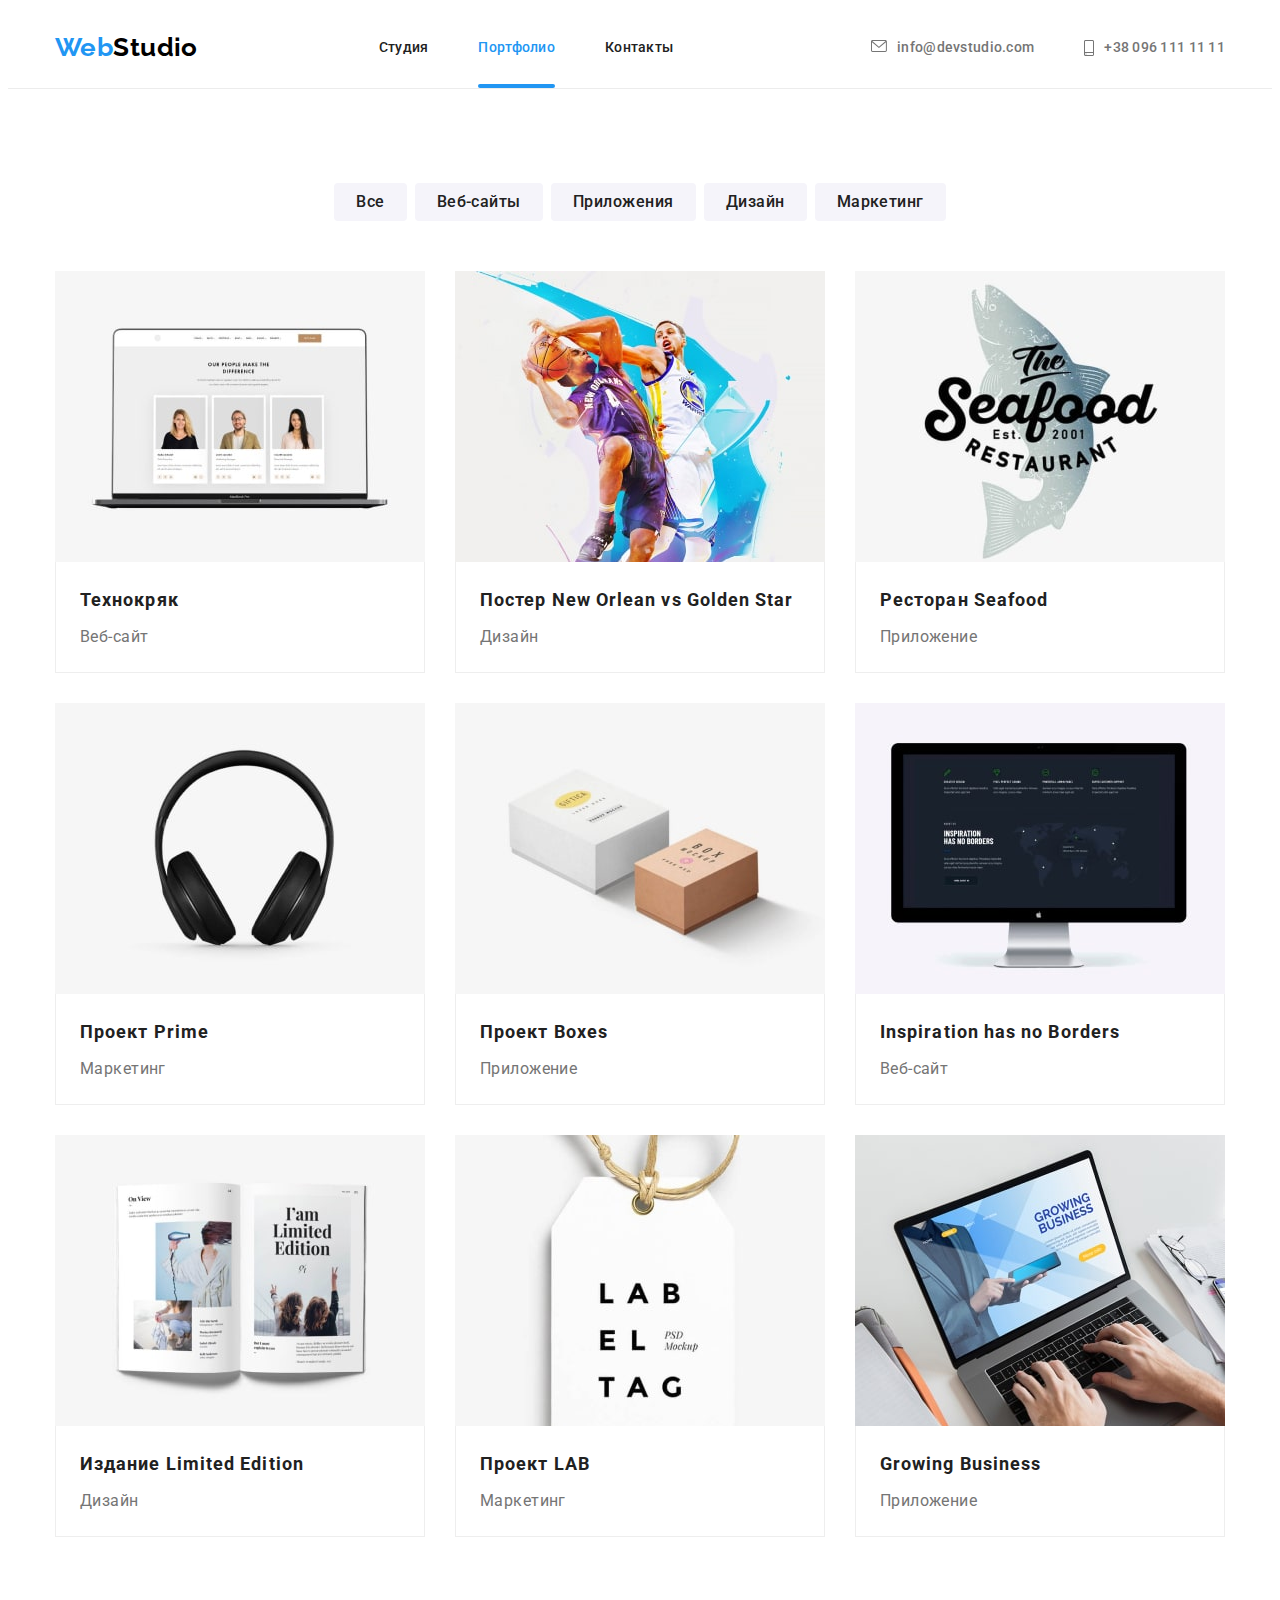
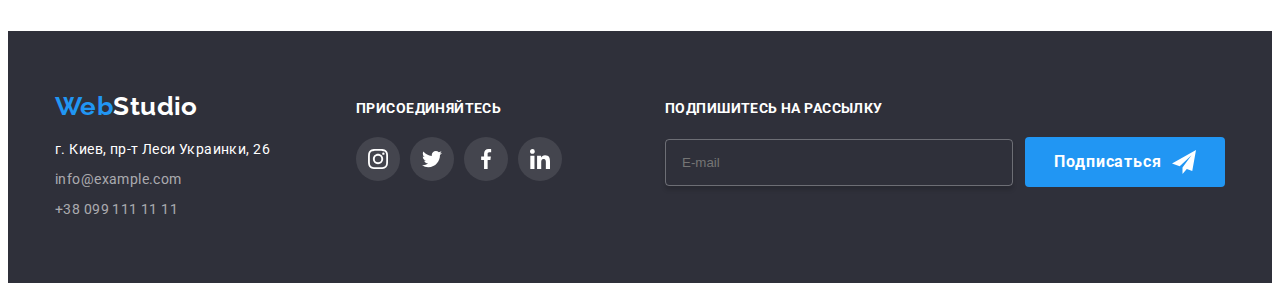
==== commit 4b2cadfc: "Compressed images" ====
--- a/portfolio.html
+++ b/portfolio.html
@@ -23,7 +23,7 @@
 
   <body>
     <header class="page-header">
-      <div class="container space-between">
+      <div class="container space-between__header">
         <nav class="nav">
           <a class="logo logo--indents link" href="./">
             Web<span class="logo--color">Studio</span>
@@ -178,29 +178,39 @@
           <li class="portfolio-item">
             <div class="item-overlay">
               <img
-                src="./images/portfolio-logos/technokryak.jpg"
+                src="./images/portfolio-logos/w450/imgtechnokryak450@1x-min.jpg"
                 alt="Веб-сайт Технокряк"
-                width="370"
-              />
-              <p class="text-overlay text-prop">
-                Технокряк это современная площадка распространения коронавируса.
-                Компании используют эту платформу для цифрового шпионажа и атак
-                на защищённые сервера конкурентов.
-              </p>
-            </div>
-            <div class="item-container">
-              <div class="item-text">
-                <h2>Технокряк</h2>
-                <a href="#" class="link">Веб-сайт</a>
-              </div>
-            </div>
-          </li>
-          <li class="portfolio-item">
-            <div class="item-overlay">
-              <img
-                src="./images/portfolio-logos/neworlean.jpg"
+                srcset="
+                  ./images/portfolio-logos/w370/imgtechnokryak370@1x-min.jpg 1x,
+                  ./images/portfolio-logos/w370/imgtechnokryak370@2x-min.jpg 2x,
+                  ./images/portfolio-logos/w450/imgtechnokryak450@1x-min.jpg 1x,
+                  ./images/portfolio-logos/w450/imgtechnokryak900@2x-min.jpg 2x
+                "
+                width="450"
+              />
+              <p class="text-overlay text-prop">
+                Технокряк это современная площадка распространения коронавируса.
+                Компании используют эту платформу для цифрового шпионажа и атак
+                на защищённые сервера конкурентов.
+              </p>
+            </div>
+            <div class="item-text">
+              <h2>Технокряк</h2>
+              <a href="#" class="link">Веб-сайт</a>
+            </div>
+          </li>
+          <li class="portfolio-item">
+            <div class="item-overlay">
+              <img
+                src="./images/portfolio-logos/w450/imgneworlean450@1x-min.jpg"
                 alt="Дизайн постера"
-                width="370"
+                srcset="
+                ./images/portfolio-logos/w370/imgneworlean370@1x-min.jpg 1x,
+                ./images/portfolio-logos/w370/imgneworlean370@2x-min.jpg 2x,
+                ./images/portfolio-logos/w450/imgneworlean450@1x-min.jpg 1x,
+                ./images/portfolio-logos/w450/imgneworlean900@2x-min.jpg 2x
+              "
+                width="450"
               />
               <p class="text-overlay text-prop">
                 Технокряк это современная площадка распространения коронавируса.
@@ -216,9 +226,15 @@
           <li class="portfolio-item">
             <div class="item-overlay">
               <img
-                src="./images/portfolio-logos/seafood.jpg"
+                src="./images/portfolio-logos/w450/imgseafood450@1x-min.jpg"
                 alt="Приложение"
-                width="370"
+                srcset="
+                ./images/portfolio-logos/w370/imgseafood370@1x-min.jpg 1x,
+                ./images/portfolio-logos/w370/imgseafood370@2x-min.jpg 2x,
+                ./images/portfolio-logos/w450/imgseafood450@1x-min.jpg 1x,
+                ./images/portfolio-logos/w450/imgseafood900@2x-min.jpg 2x
+              "
+                width="450"
               />
               <p class="text-overlay text-prop">
                 Технокряк это современная площадка распространения коронавируса.
@@ -234,9 +250,15 @@
           <li class="portfolio-item">
             <div class="item-overlay">
               <img
-                src="./images/portfolio-logos/prime.jpg"
+                src="./images/portfolio-logos/w450/imgheadphones450@1x-min.jpg"
                 alt="Маркетинговый проект"
-                width="370"
+                srcset="
+                ./images/portfolio-logos/w370/imgheadphones370@1x-min.jpg 1x,
+                ./images/portfolio-logos/w370/imgheadphones370@2x-min.jpg 2x,
+                ./images/portfolio-logos/w450/imgheadphones450@1x-min.jpg 1x,
+                ./images/portfolio-logos/w450/imgheadphones450@2x-min.jpg 2x
+              "
+                width="450"
               />
               <p class="text-overlay text-prop">
                 Технокряк это современная площадка распространения коронавируса.
@@ -252,9 +274,15 @@
           <li class="portfolio-item">
             <div class="item-overlay">
               <img
-                src="./images/portfolio-logos/boxes.jpg"
+                src="./images/portfolio-logos/w450/imgboxes450@1x-min.jpg"
                 alt="Приложение"
-                width="370"
+                srcset="
+                ./images/portfolio-logos/w370/imgboxes370@1x-min.jpg 1x,
+                ./images/portfolio-logos/w370/imgboxes370@2x-min.jpg 2x,
+                ./images/portfolio-logos/w450/imgboxes450@1x-min.jpg 1x,
+                ./images/portfolio-logos/w450/imgboxes900@2x-min.jpg 2x
+              "
+                width="450"
               />
               <p class="text-overlay text-prop">
                 Технокряк это современная площадка распространения коронавируса.
@@ -270,9 +298,15 @@
           <li class="portfolio-item">
             <div class="item-overlay">
               <img
-                src="./images/portfolio-logos/inspiration.jpg"
+                src="./images/portfolio-logos/w450/imgmac450@1x-min.jpg"
                 alt="Веб-сайт"
-                width="370"
+                srcset="
+                ./images/portfolio-logos/w370/imgmac370@1x-min.jpg 1x,
+                ./images/portfolio-logos/w370/imgmac370@2x-min.jpg 2x,
+                ./images/portfolio-logos/w450/imgmac450@1x-min.jpg 1x,
+                ./images/portfolio-logos/w450/imgmac900@2x-min.jpg 2x
+              "
+                width="450"
               />
               <p class="text-overlay text-prop">
                 Технокряк это современная площадка распространения коронавируса.
@@ -288,9 +322,15 @@
           <li class="portfolio-item">
             <div class="item-overlay">
               <img
-                src="./images/portfolio-logos/limited-edition.jpg"
+                src="./images/portfolio-logos/w450/imgmagazine450@1x-min.jpg"
                 alt="Дизайн издания"
-                width="370"
+                srcset="
+                ./images/portfolio-logos/w370/imgmagazine370@1x-min.jpg 1x,
+                ./images/portfolio-logos/w370/imgmagazine370@2x-min.jpg 2x,
+                ./images/portfolio-logos/w450/imgmagazine450@1x-min.jpg 1x,
+                ./images/portfolio-logos/w450/imgmagazine900@2x-min.jpg 2x
+              "
+                width="450"
               />
               <p class="text-overlay text-prop">
                 Технокряк это современная площадка распространения коронавируса.
@@ -305,8 +345,16 @@
           </li>
           <li class="portfolio-item">
             <div class="item-overlay">
-              <img src="./images/portfolio-logos/lab.jpg" alt="Маркетинговый
-              проект" width="370"">
+              <img src="./images/portfolio-logos/w450/imglabel450@1x-min.jpg" 
+                alt="Маркетинговый проект"
+                srcset="
+                ./images/portfolio-logos/w370/imglabel370@1x-min.jpg 1x,
+                ./images/portfolio-logos/w370/imglabel370@2x-min.jpg 2x,
+                ./images/portfolio-logos/w450/imglabel450@1x-min.jpg 1x,
+                ./images/portfolio-logos/w450/imglabel900@2x-min.jpg 2x
+              " 
+                width="450"
+              >
               <p class="text-overlay text-prop">
                 Технокряк это современная площадка распространения коронавируса.
                 Компании используют эту платформу для цифрового шпионажа и атак
@@ -321,9 +369,15 @@
           <li class="portfolio-item">
             <div class="item-overlay">
               <img
-                src="./images/portfolio-logos/gr-business.jpg"
+                src="./images/portfolio-logos/w450/imglaptop450@1x-min.jpg"
                 alt="Бизнесс приложение"
-                width="370"
+                srcset="
+                ./images/portfolio-logos/w370/imglaptop370@1x-min.jpg 1x,
+                ./images/portfolio-logos/w370/imglaptop370@2x-min.jpg 2x,
+                ./images/portfolio-logos/w450/imglaptop450@1x-min.jpg 1x,
+                ./images/portfolio-logos/w450/imglaptop900@2x-min.jpg 2x
+              " 
+                width="450"
               />
               <p class="text-overlay text-prop">
                 Технокряк это современная площадка распространения коронавируса.
@@ -338,100 +392,100 @@
           </li>
         </ul>
       </div>
-    </section>
-
-    <!-- <footer class="footer">
-      <div class="container space-between">
-        <address class="address address__text footer__address">
-          <a href="./" class="logo link">
-            Web<span class="logo__footer">Studio</span>
-          </a>
-          <ul class="address__list list">
-            <li class="address__item-wrap">г. Киев, пр-т Леси Украинки, 26</li>
-            <li class="address__item-wrap">
-              <a
-                class="address__mail-tel link"
-                href="mailto:info@example.com"
-                target="_blank"
-                >info@example.com</a
-              >
-            </li>
-            <li class="address__item-wrap">
-              <a class="address__mail-tel link" href="tel:+380991111111"
-                >+38 099 111 11 11</a
-              >
-            </li>
-          </ul>
-        </address>
-        <div class="footer__social">
-          <b class="footer__block-title">присоединяйтесь</b>
-          <ul class="footer-social-list list">
-            <li class="socials__item link">
-              <a
-                class="socials__link footer__socials-icon--bg"
-                href="#"
-                target="_blank"
-                rel="norefferer noopener"
-              >
-                <svg
-                  class="socials__link-icon footer__socials-icon--fill"
-                  width="20"
-                  height="20"
+    </section><footer class="footer">
+      <div class="container space-between__footer">
+        <div class="footer__768-wraper">
+          <address class="address address__text footer__address">
+            <a href="./" class="logo link">
+              Web<span class="logo__footer">Studio</span>
+            </a>
+            <ul class="address__list list">
+              <li class="address__item-wrap">г. Киев, пр-т Леси Украинки, 26</li>
+              <li class="address__item-wrap">
+                <a
+                  class="address__mail-tel link"
+                  href="mailto:info@example.com"
+                  target="_blank"
+                  >info@example.com</a
                 >
-                  <use href="./images/icons/sprite.svg#icon-instagram"></use>
-                </svg>
-              </a>
-            </li>
-            <li class="socials__item link">
-              <a
-                class="socials__link footer__socials-icon--bg"
-                href="#"
-                target="_blank"
-                rel="norefferer noopener"
-              >
-                <svg
-                  class="socials__link-icon footer__socials-icon--fill"
-                  width="20"
-                  height="20"
+              </li>
+              <li class="address__item-wrap">
+                <a class="address__mail-tel link" href="tel:+380991111111"
+                  >+38 099 111 11 11</a
                 >
-                  <use href="./images/icons/sprite.svg#icon-twitter"></use>
-                </svg>
-              </a>
-            </li>
-            <li class="socials__item link">
-              <a
-                class="socials__link footer__socials-icon--bg"
-                href="#"
-                target="_blank"
-                rel="norefferer noopener"
-              >
-                <svg
-                  class="socials__link-icon footer__socials-icon--fill"
-                  width="20"
-                  height="20"
+              </li>
+            </ul>
+          </address>
+          <div class="footer__social">
+            <b class="footer__block-title">присоединяйтесь</b>
+            <ul class="footer-social-list list">
+              <li class="socials__item link">
+                <a
+                  class="socials__link footer__socials-icon--bg"
+                  href="#"
+                  target="_blank"
+                  rel="norefferer noopener"
                 >
-                  <use href="./images/icons/sprite.svg#icon-facebook"></use>
-                </svg>
-              </a>
-            </li>
-            <li class="socials__item link">
-              <a
-                class="socials__link footer__socials-icon--bg"
-                href="#"
-                target="_blank"
-                rel="norefferer noopener"
-              >
-                <svg
-                  class="socials__link-icon footer__socials-icon--fill"
-                  width="20"
-                  height="20"
+                  <svg
+                    class="socials__link-icon footer__socials-icon--fill"
+                    width="20"
+                    height="20"
+                  >
+                    <use href="./images/icons/sprite.svg#icon-instagram"></use>
+                  </svg>
+                </a>
+              </li>
+              <li class="socials__item link">
+                <a
+                  class="socials__link footer__socials-icon--bg"
+                  href="#"
+                  target="_blank"
+                  rel="norefferer noopener"
                 >
-                  <use href="./images/icons/sprite.svg#icon-linkedin"></use>
-                </svg>
-              </a>
-            </li>
-          </ul>
-        </div>
+                  <svg
+                    class="socials__link-icon footer__socials-icon--fill"
+                    width="20"
+                    height="20"
+                  >
+                    <use href="./images/icons/sprite.svg#icon-twitter"></use>
+                  </svg>
+                </a>
+              </li>
+              <li class="socials__item link">
+                <a
+                  class="socials__link footer__socials-icon--bg"
+                  href="#"
+                  target="_blank"
+                  rel="norefferer noopener"
+                >
+                  <svg
+                    class="socials__link-icon footer__socials-icon--fill"
+                    width="20"
+                    height="20"
+                  >
+                    <use href="./images/icons/sprite.svg#icon-facebook"></use>
+                  </svg>
+                </a>
+              </li>
+              <li class="socials__item link">
+                <a
+                  class="socials__link footer__socials-icon--bg"
+                  href="#"
+                  target="_blank"
+                  rel="norefferer noopener"
+                >
+                  <svg
+                    class="socials__link-icon footer__socials-icon--fill"
+                    width="20"
+                    height="20"
+                  >
+                    <use href="./images/icons/sprite.svg#icon-linkedin"></use>
+                  </svg>
+                </a>
+              </li>
+            </ul>
+          </div>
+        </div>       
         <div>
           <b class="footer__block-title">подпишитесь на рассылку</b>
           <div class="subscribe">
@@ -453,7 +507,7 @@
           </div>
         </div>
       </div>
-    </footer> -->
+    </footer>
     <script src="./js/mobile-menu.js"></script>
   </body>
 </html>
--- a/css/main.min.css
+++ b/css/main.min.css
@@ -1,2 +1,2 @@
-:root{--accent-color: #2196f3;--page-main-text-color: #212121;--secondary-text-color: #757575;--section-bg-color: #2f303a;--button-bg-color: #f5f4fa;--button-text-color: #212121;--active-button-text-color: #ffffff;--section-title-text-color: #212121;--cubic-bezier: cubic-bezier(0.4, 0, 0.2, 1)}.visually-hidden{position:absolute;width:1px;height:1px;margin:-1px;padding:0;overflow:hidden;border:0;clip:rect(0 0 0 0)}.space-between{display:flex;justify-content:space-between}html{box-sizing:border-box;margin:0 auto}*,*::before,*::after{box-sizing:inherit}h1,h2,h3,h4,h5,h6,p{margin-top:0}a{cursor:default}.link{text-decoration:none}.list{padding:0;margin:0;list-style-type:none}img{display:block;max-width:100%;height:auto}body{font-weight:400;font-size:14px;line-height:1.14;font-family:"Roboto",sans-serif;letter-spacing:.03em;color:var(--page-main-text-color)}.container{max-width:480px;margin-left:auto;margin-right:auto;padding-left:15px;padding-right:15px}@media screen and (min-width: 768px){.container{max-width:768px}}@media screen and (min-width: 1200px){.container{max-width:1200px}}.section{padding:60px 0;width:100%}@media screen and (min-width: 1200px){.section{padding:94px 0}}.section__title{margin-bottom:30px;font-weight:700;font-size:28px;line-height:1.17;font-family:inherit;letter-spacing:inherit;text-align:center;color:var(--section-title-text-color)}@media screen and (min-width: 1200px){.section__title{margin-bottom:50px;font-weight:700;font-size:36px;line-height:1.14;font-family:inherit;letter-spacing:inherit}}.button{font-weight:500;font-size:16px;line-height:1.62;font-family:"Roboto",sans-serif;letter-spacing:.03em;padding:6px 22px;border:transparent;border-radius:4px;text-align:center;color:var(--button-text-color);background-color:var(--button-bg-color);transition:background-color 250ms var(--cubic-bezier),color 250ms var(--cubic-bezier),box-shadow 250ms var(--cubic-bezier);cursor:pointer}.button:hover,.button:focus{background-color:var(--accent-color);color:var(--active-button-text-color);box-shadow:0px 4px 4px rgba(0,0,0,0.25)}.button__filter--indent{display:block;margin-bottom:21px}@media screen and (min-width: 1200px){.button__filter--indent{margin-bottom:50px}}.button__wide--blue{width:200px;height:50px;font-weight:700;font-size:16px;line-height:1.87;font-family:inherit;letter-spacing:.06em;color:#ffffff;background-color:var(--accent-color)}.button__close{display:flex;align-items:center;justify-content:center;width:30px;height:30px;border-radius:50%;background-color:unset;border:1px solid rgba(0,0,0,0.1);transition:fill 250ms var(--cubic-bezier)}.button__close:hover{fill:var(--accent-color);cursor:pointer}.form__lable{display:block;margin-bottom:4px;font-weight:400;font-size:12px;line-height:calc(14 / 12);font-family:inherit;letter-spacing:.01em;color:var(--secondary-text-color)}.form__input{width:100%;height:40px;margin-bottom:12px;padding-left:42px;padding-right:12px;border:1px solid rgba(33,33,33,0.2);border-radius:4px;font-size:16px;border:1px solid border;transition:border 250ms var(--cubic-bezier)}.form__input:focus{border:1px solid var(--accent-color);background-color:transparent;outline:none;cursor:pointer}.form__input:focus ~ .input__icon{fill:var(--accent-color)}.form__input-wraper{position:relative}.input__icon{position:absolute;top:0;left:12px;fill:var(--button-text-color);transition:fill 250ms var(--cubic-bezier)}.form__comment{width:100%;min-height:120px;padding:12px 16px;margin-bottom:20px;border:1px solid rgba(33,33,33,0.2);resize:none;border-radius:4px;font-weight:400;font-size:12px;line-height:calc(14 / 12);font-family:inherit;letter-spacing:.01em;transition:border 250ms var(--cubic-bezier)}.form__comment::placeholder{font-weight:400;font-size:14px;line-height:calc(16 / 14);font-family:inherit;letter-spacing:.01em;color:rgba(117,117,117,0.5)}.form__comment:focus{outline:none;border:1px solid var(--accent-color)}.form__policy-wraper{display:flex;align-items:center;justify-content:center}.form__checkbox:checked+.form__policy-text::before{background-color:var(--accent-color);background-image:url(../images/icons/check.svg);background-size:contain;background-repeat:no-repeat;background-position:center;border:none}.form__policy-text{display:flex;align-items:center;justify-content:center;font-weight:400;font-size:12px;line-height:1.17;font-family:inherit;letter-spacing:inherit;text-align:center;color:var(--secondary-text-color)}.form__policy-text::before{content:"";width:16px;height:16px;margin-right:8px;border:2px solid var(--button-text-color);border-radius:2px}@media screen and (min-width: 1200px){.form__policy-text{font-weight:400;font-size:14px;line-height:1.7;font-family:inherit;letter-spacing:inherit}}.modal-window__btn--position{position:relative;left:50%;transform:translate(-50%, 0);margin-top:30px}.form__policy-link{text-decoration-line:underline;color:var(--accent-color)}.logo{font-weight:700;font-size:24px;line-height:1.17;font-family:"Raleway";letter-spacing:.03;color:var(--accent-color)}@media screen and (min-width: 1200px){.logo{font-weight:700;font-size:26px;line-height:1.17;font-family:"Raleway";letter-spacing:.03}}.logo--indents{padding:16px 0}@media screen and (min-width: 1200px){.logo--indents{padding-top:24px;padding-bottom:25px;margin-right:93px}}.logo--color{color:#000000}.socials__item{width:44px;height:44px}.socials__item:not(:last-child){margin-right:10px}.socials__link-icon{transition:fill 250ms var(--cubic-bezier);transition:background-color 2600ms var(--cubic-bezier)}.socials__link{width:100%;height:100%;display:flex;align-items:center;justify-content:center;border-radius:50%;transition:background-color 250ms var(--cubic-bezier)}.socials__link:hover,.socials__link:focus,.socials__link:hover .socials__link-icon,.socials__link:focus .socials__link-icon{fill:#ffffff;background-color:var(--accent-color);cursor:pointer}.address{font-style:normal;color:#ffffff}.address a{cursor:pointer}.address__list{margin-top:20px}.address__item-wrap{display:block;width:231px;height:21px}.address__item-wrap:not(:last-child){margin-bottom:9px}.addres__text{font-weight:400;font-size:14px;line-height:1.71;font-family:inherit;letter-spacing:inherit}.address__mail-tel{color:rgba(255,255,255,0.6)}.subscribe{display:flex;align-items:center;justify-content:center}.subscribe__input-email{width:348px;background:transparent;border:none;padding:15px 0;padding-left:16px;margin-right:12px;border:1px solid rgba(255,255,255,0.3);border-radius:4px;box-shadow:0px 4px 4px rgba(0,0,0,0.15);color:rgba(255,255,255,0.6);transition:border 250ms var(--cubic-bezier)}.subscribe__input-email:focus{outline:none}.subscribe__btn{display:flex;align-items:center;justify-content:center;margin-top:0}.subscribe__btn-icon{margin-left:10px}.backdrop{position:fixed;top:0;left:0;width:100vw;height:100vh;background:rgba(0,0,0,0.2);transition:opacity 250ms cubic-bezier(0.4, 0, 0.2, 1),visibility 250ms cubic-bezier(0.4, 0, 0.2, 1)}.backdrop.is-hidden{opacity:0;visibility:hidden;pointer-events:none}.modal-window{position:absolute;top:50%;left:50%;transform:translate(-50%, -50%);min-width:90%;min-height:609px;padding:20px;padding-top:40px;overflow:scroll;background:#ffffff;box-shadow:0px 1px 3px rgba(0,0,0,0.12),0px 1px 1px rgba(0,0,0,0.14),0px 2px 1px rgba(0,0,0,0.2);border-radius:4px}@media screen and (min-width: 480px){.modal-window{min-width:450px;min-height:609px;padding:40px}}@media screen and (min-width: 1200px){.modal-window{min-width:528px;min-height:581px}}.button__close--position{position:absolute;right:8px;top:8px}.modal-window__title{display:block;margin-bottom:12px;font-weight:700;font-size:18px;line-height:1.5;font-family:inherit;letter-spacing:inherit;text-align:center;color:var(--page-main-text-color)}@media screen and (min-width: 480px){.modal-window__title{font-weight:700;font-size:20px;line-height:1.5;font-family:inherit;letter-spacing:inherit}}@media screen and (min-width: 1200px){.modal-window__title{font-weight:700;font-size:20px;line-height:1.15;font-family:inherit;letter-spacing:inherit}}.page-header{box-sizing:inherit;border-bottom:1px solid #ececec}.nav{display:flex}.nav a{cursor:pointer}.nav__list{display:flex;align-items:center;margin:0 auto}@media screen and (max-width: 767px){.nav__list{display:none}}@media screen and (min-width: 768px){.nav__list{margin-left:88px}}.nav__item{position:relative}.nav__item:not(:last-child){margin-right:50px}.nav__link{display:block;padding:32px 0;font-weight:500;font-size:14px;line-height:1.14;font-family:inherit;letter-spacing:.02em;color:var(--page-main-text-color);transition:color 250ms var(--cubic-bezier)}.nav__link:hover,.nav__link:focus{color:var(--accent-color)}.nav__link--current{color:var(--accent-color)}.nav__link--current::after{position:absolute;bottom:0;content:"";display:block;width:100%;height:4px;border-radius:2px;background-color:var(--accent-color)}.nav__mobile-menu--btn{border:none;background-color:transparent;margin-left:auto;padding:0}.nav__mobile-menu--btn:hover,.nav__mobile-menu--btn:focus{fill:var(--accent-color)}@media screen and (min-width: 768px){.nav__mobile-menu--btn{display:none}}.mobile-menu{position:fixed;top:0;left:0;width:100vw;height:100vh;z-index:999;background-color:#ffffff}.mobile-menu.is-hidden{opacity:0;visibility:hidden;pointer-events:none}.mobile-menu__container{position:relative;padding:10px 15px 48px 40px;height:100vh}.mobile-menu__btn-close{width:32px;height:32px;padding:0;display:block;margin-left:auto;border:none;background-color:unset}.mobile-menu__btn-close:hover,.mobile-menu__btn-close:focus{fill:var(--accent-color)}@media screen and (min-width: 480px){.mobile-menu__btn-close{width:40px;height:40px}}.mobile-menu__content-wraper{position:relative}@media screen and (max-height: 500px){.mobile-menu__content-wraper{position:static;display:flex}}.mobile-menu__item{font-weight:500;font-size:28px;line-height:1.1;font-family:inherit;letter-spacing:.02em}.mobile-menu__item:not(:last-child){margin-bottom:32px}@media screen and (min-width: 480px){.mobile-menu__item{font-weight:500;font-size:40px;line-height:1.18;font-family:inherit;letter-spacing:.02em}}.mobile-menu__main-link{color:var(--button-text-color)}.mobile-menu__main-link.current-page{color:var(--accent-color)}.mobile-menu__bottom-container{position:fixed;bottom:48px}.mobile-menu__contact{display:block}.mobile-menu__contact--tel{margin-bottom:32px;font-weight:500;font-size:28px;line-height:1.1;font-family:inherit;letter-spacing:.02em}.mobile-menu__contact--tel a{color:var(--accent-color)}@media screen and (min-width: 480px){.mobile-menu__contact--tel{font-weight:500;font-size:34px;line-height:1.18;font-family:inherit;letter-spacing:.02em}}.mobile-menu__contact--mail{margin-bottom:64px;font-weight:500;font-size:18px;line-height:1.1;font-family:inherit;letter-spacing:.02em}.mobile-menu__contact--mail a{color:var(--secondary-text-color)}@media screen and (min-width: 480px){.mobile-menu__contact--mail{margin-bottom:64px;font-weight:500;font-size:24px;line-height:1.17;font-family:inherit;letter-spacing:.02em}}.mobile-menu__socials{display:flex}.mobile-menu__socials-item:not(:last-child){padding-right:10px;border-right:1px solid rgba(33,33,33,0.2)}.mobile-menu__socials-item:not(:first-child){padding-left:10px}.mobile-menu__social-link{font-weight:500;font-size:12px;line-height:1.1;font-family:inherit;letter-spacing:.01em;color:var(--accent-color)}@media screen and (min-width: 480px){.mobile-menu__social-link{font-weight:500;font-size:18px;line-height:1.22;font-family:inherit;letter-spacing:.02em}}@media screen and (max-width: 767px){.contact-info{display:none}}@media screen and (min-width: 768px){.contact-info{display:flex;flex-direction:column;justify-content:center}}@media screen and (min-width: 1200px){.contact-info{flex-direction:row}}@media screen and (min-width: 1200px){.contact-info__link+.contact-info__link{margin-left:50px}}.contact-info__link{font-weight:500;font-size:14px;line-height:1.14;font-family:inherit;letter-spacing:.02em;color:var(--secondary-text-color);cursor:pointer;fill:var(--secondary-text-color);transition:color 250ms var(--cubic-bezier)}.contact-info__link:hover,.contact-info__link:focus{color:var(--accent-color);fill:currentColor}.contact-info__link:not(:last-child){margin-bottom:10px}@media screen and (min-width: 768px){.contact-info__link{display:flex;justify-content:flex-start}}@media screen and (min-width: 1200px){.contact-info__link{padding:32px 0}.contact-info__link:first-child{margin-bottom:0}}.contact-info__item{margin-right:10px}.hero{padding:118px 0;text-align:center;background-color:#c4c4c4}@media screen and (min-width: 1200px){.hero{padding:200px 0}}.hero__overlay{min-width:100%;margin:0 auto;background-image:linear-gradient(rgba(47,48,58,0.4), rgba(47,48,58,0.4)),url("../images/hero-bg-mobile.jpg");background-repeat:no-repeat;background-position:center;background-size:cover}@media (min-device-pexel-ratio: 2), (min-resolution: 192dpi), (min-resolution: 2dppx){.hero__overlay{background-image:linear-gradient(rgba(47,48,58,0.4), rgba(47,48,58,0.4)),url("../images/hero-bg-mobile@2x.jpg")}}@media screen and (min-width: 480px){.hero__overlay{max-width:480px}}@media screen and (min-width: 768px){.hero__overlay{max-width:768px;background-image:linear-gradient(rgba(47,48,58,0.4), rgba(47,48,58,0.4)),url("../images/hero-bg-tablet.jpg")}}@media screen and (min-width: 768px) and (min-device-pixel-ratio: 2), screen and (min-width: 768px) and (min-resolution: 192dpi), screen and (min-width: 768px) and (min-resolution: 2dppx){.hero__overlay{background-image:linear-gradient(rgba(47,48,58,0.4), rgba(47,48,58,0.4)),url("../images/hero-bg-tablet@2x.jpg")}}@media screen and (min-width: 1200px){.hero__overlay{max-width:1600px;min-height:600px;background-image:linear-gradient(rgba(47,48,58,0.4), rgba(47,48,58,0.4)),url("../images/hero-bg.jpg")}}@media screen and (min-width: 1200px) and (min-width: 1200px) and (min-device-pixel-ratio: 2), screen and (min-width: 1200px) and (min-resolution: 192dpi), screen and (min-width: 1200px) and (min-resolution: 2dppx){.hero__overlay{background-image:linear-gradient(rgba(47,48,58,0.4), rgba(47,48,58,0.4)),url("../images/hero-bg@2x.jpg")}}.hero__title{width:290px;margin:0 auto;margin-bottom:30px;font-weight:900;font-size:18px;line-height:1.62;font-family:inherit;letter-spacing:.06em;text-transform:uppercase;color:#ffffff}@media screen and (min-width: 480px){.hero__title{width:360px;font-weight:900;font-size:26px;line-height:1.14;font-family:inherit;letter-spacing:.06em}}@media screen and (min-width: 1200px){.hero__title{width:696px;font-weight:900;font-size:44px;line-height:1.36;font-family:inherit;letter-spacing:.06em}}@media screen and (min-width: 768px){.features__list{display:flex;flex-wrap:wrap;margin:-15px}}.features__item::before{content:"";display:block;margin-bottom:30px;height:120px;background-size:70px;background-repeat:no-repeat;background-position:center;background-color:#f5f4fa;border-radius:4px}@media screen and (max-width: 767px){.features__item:not(:last-child){margin-bottom:30px}}@media screen and (min-width: 768px){.features__item{width:calc((100% - 4 * 15px) / 2);margin:15px}}@media screen and (min-width: 1200px){.features__item{width:calc((100% - 8 * 15px) / 4)}}.icon-antenna::before{background-image:url("../images/icons/antenna.svg")}.icon-clock::before{background-image:url("../images/icons/clock.svg")}.icon-diagram::before{background-image:url("../images/icons/diagram.svg")}.icon-astronaut::before{background-image:url("../images/icons/astronaut.svg")}.features__item-title{margin-bottom:10px;font-weight:700;font-size:14px;line-height:1.14;font-family:inherit;letter-spacing:inherit;text-transform:uppercase}.features__item-text{margin-bottom:0;font-weight:400;font-size:14px;line-height:1.71;font-family:inherit;letter-spacing:inherit;color:var(--secondary-text-color)}.about__top-indent{padding-top:0}@media screen and (max-width: 1199px){.about__top-indent{display:none}}.about__list{display:flex;align-items:center;justify-content:center}.about__item:not(:last-child){margin-right:30px}.about__wraper{position:relative;display:flex}.about__wraper img{border:none}.about__overlay-title{position:absolute;width:100%;height:70px;bottom:0;margin:0;display:flex;align-items:center;justify-content:center;font-weight:700;font-size:14px;line-height:1.14;font-family:inherit;letter-spacing:.03em;text-align:center;text-transform:uppercase;color:#ffffff;background:rgba(47,48,58,0.8)}.team{background-color:#f5f4fa;text-align:center}@media screen and (min-width: 768px){.team__list,.team__socials{display:flex;align-items:center;justify-content:center;flex-wrap:wrap;margin:-15px}}.team__item{background-color:#ffffff;box-shadow:0px 1px 3px rgba(0,0,0,0.12),0px 1px 1px rgba(0,0,0,0.14),0px 2px 1px rgba(0,0,0,0.2);border-radius:0 0 4px 4px;width:100%}.team__item:not(:last-child){margin-bottom:30px}@media screen and (min-width: 768px){.team__item{width:calc((100% - 4 * 15px) / 2);margin:15px}}@media screen and (min-width: 1200px){.team__item{width:calc((100% - 8 * 15px) / 4)}}.team__item-description{padding-top:30px;padding-bottom:24px}.team__item-description>h3{font-weight:500;font-size:16px;line-height:1.2;font-family:inherit;letter-spacing:inherit;margin-bottom:10px}.team__item-description>p{font-weight:400;font-size:16px;line-height:1.2;font-family:inherit;letter-spacing:inherit;color:var(--secondary-text-color)}@media screen and (min-width: 1200px){.team__item-description{padding-bottom:30px}.team__item-description>h3{font-weight:500;font-size:16px;line-height:1.9;font-family:inherit;letter-spacing:inherit}.team__item-description>p{font-weight:400;font-size:16px;line-height:1.8;font-family:inherit;letter-spacing:inherit;color:var(--secondary-text-color)}}.team__pos-descr{padding-bottom:16px}.team__socials{display:flex;display:flex;align-items:center;justify-content:center}.team__socials-icon--bg{background-color:#ffffff}.team__socials-icon--fill{fill:#afb1b8}.clients__list{display:flex;align-items:center;justify-content:center;flex-wrap:wrap;margin:-15px}.clients__item{width:calc((100% - 4 * 15px) / 2);height:92px;margin:15px}@media screen and (min-width: 768px){.clients__item{width:calc((100% - 6 * 15px) / 3)}}@media screen and (min-width: 1200px){.clients__item{width:calc((100% - 12 * 15px) / 6)}}.client__link{width:100%;height:100%;display:flex;align-items:center;justify-content:center;border:1px solid #afb1b8;border-radius:4px;cursor:pointer;transition:border 250ms var(--cubic-bezier)}.client__link:hover,.client__link:focus,.client__link:hover .client__icon,.client__link:focus .client__icon{fill:var(--accent-color);border-color:var(--accent-color)}.client__icon{width:106px;height:60px;fill:#afb1b8;transition:fill 250ms var(--cubic-bezier)}.footer{padding:60px 0;background-color:var(--section-bg-color)}.footer__address{margin-right:70px}.logo__footer{color:#ffffff}.footer__social{margin-right:93px}.footer__block-title{display:block;margin-top:10px;margin-bottom:20px;font-weight:700;font-size:14px;line-height:1.14;font-family:inherit;letter-spacing:inherit;text-transform:uppercase;color:#ffffff}.footer-social-list{display:flex}.footer__socials-icon--bg{background-color:rgba(255,255,255,0.1)}.footer__socials-icon--fill{fill:#ffffff}.button-list{display:flex;justify-content:center;flex-wrap:wrap}.button-list li:not(:last-child){margin-right:8px}.portfolio-list{width:100%;display:flex;flex-wrap:wrap}@media screen and (min-width: 768px){.portfolio-list{width:768px;margin:-15px}}@media screen and (min-width: 1200px){.portfolio-list{width:1200px;margin:-15px}}.portfolio-item{transition:box-shadow 250ms var(--cubic-bezier);margin-bottom:30px}.portfolio-item:hover{box-shadow:0px 1px 1px rgba(0,0,0,0.12),0px 4px 4px rgba(0,0,0,0.06),1px 4px 6px rgba(0,0,0,0.16);cursor:pointer}.portfolio-item:hover .text-overlay{transform:translateY(0%)}.portfolio-item img{margin-bottom:-3px}@media screen and (min-width: 768px){.portfolio-item{width:calc((100% - 4 * 15px) / 2);margin:15px}}@media screen and (min-width: 1200px){.portfolio-item{width:calc((100% - 6 * 15px) / 3);margin:15px}}.item-overlay{position:relative;overflow:hidden}.text-overlay{position:absolute;top:0;left:0;width:100%;height:100%;padding:63px 24px;background-color:rgba(33,150,243,0.9);overflow:auto;transform:translateY(101%);transition:transform 250ms var(--cubic-bezier)}.text-prop{font-weight:400;font-size:18px;line-height:1.56;font-family:inherit;letter-spacing:inherit;color:#ffffff}.item-description{border-bottom:none}.item-text{padding:20px 24px;border-right:1px solid #eeeeee;border-bottom:1px solid #eeeeee;border-left:1px solid #eeeeee}.item-text h2{margin-bottom:4px;font-weight:700;font-size:18px;line-height:2;font-family:inherit;letter-spacing:.06em}.item-text a{margin-bottom:0;font-weight:400;font-size:16px;line-height:1.88;font-family:inherit;letter-spacing:inherit;color:var(--secondary-text-color)}
+:root{--accent-color: #2196f3;--page-main-text-color: #212121;--secondary-text-color: #757575;--section-bg-color: #2f303a;--button-bg-color: #f5f4fa;--button-text-color: #212121;--active-button-text-color: #ffffff;--section-title-text-color: #212121;--cubic-bezier: cubic-bezier(0.4, 0, 0.2, 1)}.visually-hidden{position:absolute;width:1px;height:1px;margin:-1px;padding:0;overflow:hidden;border:0;clip:rect(0 0 0 0)}@media screen and (min-width: 1200px){.space-between__footer{display:flex;justify-content:space-between}}.space-between__header{display:flex;justify-content:space-between}html{box-sizing:border-box;margin:0 auto}*,*::before,*::after{box-sizing:inherit}h1,h2,h3,h4,h5,h6,p{margin-top:0}a{cursor:default}.link{text-decoration:none}.list{padding:0;margin:0;list-style-type:none}img{display:block;max-width:100%;height:auto}body{font-weight:400;font-size:14px;line-height:1.14;font-family:"Roboto",sans-serif;letter-spacing:.03em;color:var(--page-main-text-color)}.container{max-width:480px;margin-left:auto;margin-right:auto;padding-left:15px;padding-right:15px}@media screen and (min-width: 768px){.container{max-width:768px}}@media screen and (min-width: 1200px){.container{max-width:1200px}}.section{padding:60px 0;width:100%}@media screen and (min-width: 1200px){.section{padding:94px 0}}.section__title{margin-bottom:30px;font-weight:700;font-size:28px;line-height:1.17;font-family:inherit;letter-spacing:inherit;text-align:center;color:var(--section-title-text-color)}@media screen and (min-width: 1200px){.section__title{margin-bottom:50px;font-weight:700;font-size:36px;line-height:1.14;font-family:inherit;letter-spacing:inherit}}.button{font-weight:500;font-size:16px;line-height:1.62;font-family:"Roboto",sans-serif;letter-spacing:.03em;padding:6px 22px;border:transparent;border-radius:4px;text-align:center;color:var(--button-text-color);background-color:var(--button-bg-color);transition:background-color 250ms var(--cubic-bezier),color 250ms var(--cubic-bezier),box-shadow 250ms var(--cubic-bezier);cursor:pointer}.button:hover,.button:focus{background-color:var(--accent-color);color:var(--active-button-text-color);box-shadow:0px 4px 4px rgba(0,0,0,0.25)}.button__filter--indent{display:block;margin-bottom:21px}@media screen and (min-width: 1200px){.button__filter--indent{margin-bottom:50px}}.button__wide--blue{width:200px;height:50px;font-weight:700;font-size:16px;line-height:1.87;font-family:inherit;letter-spacing:.06em;color:#ffffff;background-color:var(--accent-color)}.button__close{display:flex;align-items:center;justify-content:center;width:30px;height:30px;border-radius:50%;background-color:unset;border:1px solid rgba(0,0,0,0.1);transition:fill 250ms var(--cubic-bezier)}.button__close:hover{fill:var(--accent-color);cursor:pointer}.form__lable{display:block;margin-bottom:4px;font-weight:400;font-size:12px;line-height:calc(14 / 12);font-family:inherit;letter-spacing:.01em;color:var(--secondary-text-color)}.form__input{width:100%;height:40px;margin-bottom:12px;padding-left:42px;padding-right:12px;border:1px solid rgba(33,33,33,0.2);border-radius:4px;font-size:16px;border:1px solid border;transition:border 250ms var(--cubic-bezier)}.form__input:focus{border:1px solid var(--accent-color);background-color:transparent;outline:none;cursor:pointer}.form__input:focus ~ .input__icon{fill:var(--accent-color)}.form__input-wraper{position:relative}.input__icon{position:absolute;top:0;left:12px;fill:var(--button-text-color);transition:fill 250ms var(--cubic-bezier)}.form__comment{width:100%;min-height:120px;padding:12px 16px;margin-bottom:20px;border:1px solid rgba(33,33,33,0.2);resize:none;border-radius:4px;font-weight:400;font-size:12px;line-height:calc(14 / 12);font-family:inherit;letter-spacing:.01em;transition:border 250ms var(--cubic-bezier)}.form__comment::placeholder{font-weight:400;font-size:14px;line-height:calc(16 / 14);font-family:inherit;letter-spacing:.01em;color:rgba(117,117,117,0.5)}.form__comment:focus{outline:none;border:1px solid var(--accent-color)}.form__policy-wraper{display:flex;align-items:center;justify-content:center}.form__checkbox:checked+.form__policy-text::before{background-color:var(--accent-color);background-image:url(../images/icons/check.svg);background-size:contain;background-repeat:no-repeat;background-position:center;border:none}.form__policy-text{display:flex;align-items:center;justify-content:center;font-weight:400;font-size:12px;line-height:1.17;font-family:inherit;letter-spacing:inherit;text-align:center;color:var(--secondary-text-color)}.form__policy-text::before{content:"";width:16px;height:16px;margin-right:8px;border:2px solid var(--button-text-color);border-radius:2px}@media screen and (min-width: 1200px){.form__policy-text{font-weight:400;font-size:14px;line-height:1.7;font-family:inherit;letter-spacing:inherit}}.modal-window__btn--position{position:relative;left:50%;transform:translate(-50%, 0);margin-top:30px}.form__policy-link{text-decoration-line:underline;color:var(--accent-color)}.logo{font-weight:700;font-size:24px;line-height:1.17;font-family:"Raleway";letter-spacing:.03;color:var(--accent-color)}@media screen and (min-width: 1200px){.logo{font-weight:700;font-size:26px;line-height:1.17;font-family:"Raleway";letter-spacing:.03}}.logo--indents{padding:16px 0}@media screen and (min-width: 1200px){.logo--indents{padding-top:24px;padding-bottom:25px;margin-right:93px}}.logo--color{color:#000000}.socials__item{width:44px;height:44px}.socials__item:not(:last-child){margin-right:10px}.socials__link-icon{transition:fill 250ms var(--cubic-bezier);transition:background-color 2600ms var(--cubic-bezier)}.socials__link{width:100%;height:100%;display:flex;align-items:center;justify-content:center;border-radius:50%;transition:background-color 250ms var(--cubic-bezier)}.socials__link:hover,.socials__link:focus,.socials__link:hover .socials__link-icon,.socials__link:focus .socials__link-icon{fill:#ffffff;background-color:var(--accent-color);cursor:pointer}.address{font-style:normal;color:#ffffff}.address a{cursor:pointer}.address__list{margin-top:20px}.address__item-wrap{display:block;width:231px;height:21px}.address__item-wrap:not(:last-child){margin-bottom:9px}@media screen and (max-width: 767px){.address__item-wrap{margin-left:auto;margin-right:auto}}.addres__text{font-weight:400;font-size:14px;line-height:1.71;font-family:inherit;letter-spacing:inherit}.address__mail-tel{color:rgba(255,255,255,0.6)}.subscribe{display:flex;align-items:center;justify-content:center}@media screen and (max-width: 1199px){.subscribe{flex-direction:column}}.subscribe__input-email{width:100%;background:transparent;border:none;padding:15px 0;padding-left:16px;border:1px solid rgba(255,255,255,0.3);border-radius:4px;box-shadow:0px 4px 4px rgba(0,0,0,0.15);color:rgba(255,255,255,0.6);transition:border 250ms var(--cubic-bezier)}.subscribe__input-email:focus{outline:none}@media screen and (min-width: 480px){.subscribe__input-email{width:450px}}@media screen and (max-width: 1199px){.subscribe__input-email{margin-bottom:20px}}@media screen and (min-width: 1200px){.subscribe__input-email{width:348px;margin-right:12px}}.subscribe__btn{display:flex;align-items:center;justify-content:center;margin-top:0}.subscribe__btn-icon{margin-left:10px}.backdrop{position:fixed;top:0;left:0;width:100vw;height:100vh;padding:94px 15px;overflow-y:scroll;background:rgba(0,0,0,0.2);transition:opacity 250ms cubic-bezier(0.4, 0, 0.2, 1),visibility 250ms cubic-bezier(0.4, 0, 0.2, 1)}.backdrop.is-hidden{opacity:0;visibility:hidden;pointer-events:none}.modal-window{position:absolute;top:50%;left:50%;transform:translate(-50%, -50%);width:90%;padding:20px;padding-top:40px;background:#ffffff;box-shadow:0px 1px 3px rgba(0,0,0,0.12),0px 1px 1px rgba(0,0,0,0.14),0px 2px 1px rgba(0,0,0,0.2);border-radius:4px}@media screen and (min-width: 480px){.modal-window{width:450px;min-height:609px;padding:40px}}@media screen and (min-width: 1200px){.modal-window{width:528px;min-height:581px}}.button__close--position{position:absolute;right:8px;top:8px}.modal-window__title{display:block;margin-bottom:12px;font-weight:700;font-size:18px;line-height:1.5;font-family:inherit;letter-spacing:inherit;text-align:center;color:var(--page-main-text-color)}@media screen and (min-width: 480px){.modal-window__title{font-weight:700;font-size:20px;line-height:1.5;font-family:inherit;letter-spacing:inherit}}@media screen and (min-width: 1200px){.modal-window__title{font-weight:700;font-size:20px;line-height:1.15;font-family:inherit;letter-spacing:inherit}}.page-header{box-sizing:inherit;border-bottom:1px solid #ececec}.nav{display:flex}.nav a{cursor:pointer}.nav__list{display:flex;align-items:center;margin:0 auto}@media screen and (max-width: 767px){.nav__list{display:none}}@media screen and (min-width: 768px){.nav__list{margin-left:88px}}.nav__item{position:relative}.nav__item:not(:last-child){margin-right:50px}.nav__link{display:block;padding:32px 0;font-weight:500;font-size:14px;line-height:1.14;font-family:inherit;letter-spacing:.02em;color:var(--page-main-text-color);transition:color 250ms var(--cubic-bezier)}.nav__link:hover,.nav__link:focus{color:var(--accent-color)}.nav__link--current{color:var(--accent-color)}.nav__link--current::after{position:absolute;bottom:0;content:"";display:block;width:100%;height:4px;border-radius:2px;background-color:var(--accent-color)}.nav__mobile-menu--btn{border:none;background-color:transparent;margin-left:auto;padding:0}.nav__mobile-menu--btn:hover,.nav__mobile-menu--btn:focus{fill:var(--accent-color)}@media screen and (min-width: 768px){.nav__mobile-menu--btn{display:none}}.mobile-menu{position:fixed;top:0;left:0;width:100vw;height:100vh;z-index:999;background-color:#ffffff}.mobile-menu.is-hidden{opacity:0;visibility:hidden;pointer-events:none}.mobile-menu__container{position:relative;padding:10px 15px 48px 40px;height:100vh}.mobile-menu__btn-close{width:32px;height:32px;padding:0;display:block;margin-left:auto;border:none;background-color:unset}.mobile-menu__btn-close:hover,.mobile-menu__btn-close:focus{fill:var(--accent-color)}@media screen and (min-width: 480px){.mobile-menu__btn-close{width:40px;height:40px}}.mobile-menu__content-wraper{position:relative}@media screen and (max-height: 500px){.mobile-menu__content-wraper{position:static;display:flex}}.mobile-menu__item{font-weight:500;font-size:28px;line-height:1.1;font-family:inherit;letter-spacing:.02em}.mobile-menu__item:not(:last-child){margin-bottom:32px}@media screen and (min-width: 480px){.mobile-menu__item{font-weight:500;font-size:40px;line-height:1.18;font-family:inherit;letter-spacing:.02em}}.mobile-menu__main-link{color:var(--button-text-color)}.mobile-menu__main-link.current-page{color:var(--accent-color)}.mobile-menu__bottom-container{position:fixed;bottom:48px}.mobile-menu__contact{display:block}.mobile-menu__contact--tel{margin-bottom:32px;font-weight:500;font-size:28px;line-height:1.1;font-family:inherit;letter-spacing:.02em}.mobile-menu__contact--tel a{color:var(--accent-color)}@media screen and (min-width: 480px){.mobile-menu__contact--tel{font-weight:500;font-size:34px;line-height:1.18;font-family:inherit;letter-spacing:.02em}}.mobile-menu__contact--mail{margin-bottom:64px;font-weight:500;font-size:18px;line-height:1.1;font-family:inherit;letter-spacing:.02em}.mobile-menu__contact--mail a{color:var(--secondary-text-color)}@media screen and (min-width: 480px){.mobile-menu__contact--mail{margin-bottom:64px;font-weight:500;font-size:24px;line-height:1.17;font-family:inherit;letter-spacing:.02em}}.mobile-menu__socials{display:flex}.mobile-menu__socials-item:not(:last-child){padding-right:10px;border-right:1px solid rgba(33,33,33,0.2)}.mobile-menu__socials-item:not(:first-child){padding-left:10px}.mobile-menu__social-link{font-weight:500;font-size:12px;line-height:1.1;font-family:inherit;letter-spacing:.01em;color:var(--accent-color)}@media screen and (min-width: 480px){.mobile-menu__social-link{font-weight:500;font-size:18px;line-height:1.22;font-family:inherit;letter-spacing:.02em}}@media screen and (max-width: 767px){.contact-info{display:none}}@media screen and (min-width: 768px){.contact-info{display:flex;flex-direction:column;justify-content:center}}@media screen and (min-width: 1200px){.contact-info{flex-direction:row}}@media screen and (min-width: 1200px){.contact-info__link+.contact-info__link{margin-left:50px}}.contact-info__link{font-weight:500;font-size:14px;line-height:1.14;font-family:inherit;letter-spacing:.02em;color:var(--secondary-text-color);cursor:pointer;fill:var(--secondary-text-color);transition:color 250ms var(--cubic-bezier)}.contact-info__link:hover,.contact-info__link:focus{color:var(--accent-color);fill:currentColor}.contact-info__link:not(:last-child){margin-bottom:10px}@media screen and (min-width: 768px){.contact-info__link{display:flex;justify-content:flex-start}}@media screen and (min-width: 1200px){.contact-info__link{padding:32px 0}.contact-info__link:first-child{margin-bottom:0}}.contact-info__item{margin-right:10px}.hero{padding:118px 0;text-align:center;background-color:#c4c4c4}@media screen and (min-width: 1200px){.hero{padding:200px 0}}.hero__overlay{min-width:100%;margin:0 auto;background-image:linear-gradient(rgba(47,48,58,0.4), rgba(47,48,58,0.4)),url("../images/hero-bg-mobile.jpg");background-repeat:no-repeat;background-position:center;background-size:cover}@media (min-device-pexel-ratio: 2), (min-resolution: 192dpi), (min-resolution: 2dppx){.hero__overlay{background-image:linear-gradient(rgba(47,48,58,0.4), rgba(47,48,58,0.4)),url("../images/hero-bg-mobile@2x.jpg")}}@media screen and (min-width: 480px){.hero__overlay{max-width:480px}}@media screen and (min-width: 768px){.hero__overlay{max-width:768px;background-image:linear-gradient(rgba(47,48,58,0.4), rgba(47,48,58,0.4)),url("../images/hero-bg-tablet.jpg")}}@media screen and (min-width: 768px) and (min-device-pixel-ratio: 2), screen and (min-width: 768px) and (min-resolution: 192dpi), screen and (min-width: 768px) and (min-resolution: 2dppx){.hero__overlay{background-image:linear-gradient(rgba(47,48,58,0.4), rgba(47,48,58,0.4)),url("../images/hero-bg-tablet@2x.jpg")}}@media screen and (min-width: 1200px){.hero__overlay{max-width:1600px;min-height:600px;background-image:linear-gradient(rgba(47,48,58,0.4), rgba(47,48,58,0.4)),url("../images/hero-bg.jpg")}}@media screen and (min-width: 1200px) and (min-width: 1200px) and (min-device-pixel-ratio: 2), screen and (min-width: 1200px) and (min-resolution: 192dpi), screen and (min-width: 1200px) and (min-resolution: 2dppx){.hero__overlay{background-image:linear-gradient(rgba(47,48,58,0.4), rgba(47,48,58,0.4)),url("../images/hero-bg@2x.jpg")}}.hero__title{width:290px;margin:0 auto;margin-bottom:30px;font-weight:900;font-size:18px;line-height:1.62;font-family:inherit;letter-spacing:.06em;text-transform:uppercase;color:#ffffff}@media screen and (min-width: 480px){.hero__title{width:360px;font-weight:900;font-size:26px;line-height:1.14;font-family:inherit;letter-spacing:.06em}}@media screen and (min-width: 1200px){.hero__title{width:696px;font-weight:900;font-size:44px;line-height:1.36;font-family:inherit;letter-spacing:.06em}}@media screen and (min-width: 768px){.features__list{display:flex;flex-wrap:wrap;margin:-15px}}.features__item::before{content:"";display:block;margin-bottom:30px;height:120px;background-size:70px;background-repeat:no-repeat;background-position:center;background-color:#f5f4fa;border-radius:4px}@media screen and (max-width: 767px){.features__item:not(:last-child){margin-bottom:30px}}@media screen and (min-width: 768px){.features__item{width:calc((100% - 4 * 15px) / 2);margin:15px}}@media screen and (min-width: 1200px){.features__item{width:calc((100% - 8 * 15px) / 4)}}.icon-antenna::before{background-image:url("../images/icons/antenna.svg")}.icon-clock::before{background-image:url("../images/icons/clock.svg")}.icon-diagram::before{background-image:url("../images/icons/diagram.svg")}.icon-astronaut::before{background-image:url("../images/icons/astronaut.svg")}.features__item-title{margin-bottom:10px;font-weight:700;font-size:14px;line-height:1.14;font-family:inherit;letter-spacing:inherit;text-transform:uppercase}.features__item-text{margin-bottom:0;font-weight:400;font-size:14px;line-height:1.71;font-family:inherit;letter-spacing:inherit;color:var(--secondary-text-color)}.about__top-indent{padding-top:0}@media screen and (max-width: 1199px){.about__top-indent{display:none}}.about__list{display:flex;align-items:center;justify-content:center}.about__item:not(:last-child){margin-right:30px}.about__wraper{position:relative;display:flex}.about__wraper img{border:none}.about__overlay-title{position:absolute;width:100%;height:70px;bottom:0;margin:0;display:flex;align-items:center;justify-content:center;font-weight:700;font-size:14px;line-height:1.14;font-family:inherit;letter-spacing:.03em;text-align:center;text-transform:uppercase;color:#ffffff;background:rgba(47,48,58,0.8)}.team{background-color:#f5f4fa;text-align:center}@media screen and (min-width: 768px){.team__list,.team__socials{display:flex;align-items:center;justify-content:center;flex-wrap:wrap;margin:-15px}}.team__item{background-color:#ffffff;box-shadow:0px 1px 3px rgba(0,0,0,0.12),0px 1px 1px rgba(0,0,0,0.14),0px 2px 1px rgba(0,0,0,0.2);border-radius:0 0 4px 4px;width:100%}.team__item:not(:last-child){margin-bottom:30px}@media screen and (min-width: 768px){.team__item{width:calc((100% - 4 * 15px) / 2);margin:15px}}@media screen and (min-width: 1200px){.team__item{width:calc((100% - 8 * 15px) / 4)}}.team__item-description{padding-top:30px;padding-bottom:24px}.team__item-description>h3{font-weight:500;font-size:16px;line-height:1.2;font-family:inherit;letter-spacing:inherit;margin-bottom:10px}.team__item-description>p{font-weight:400;font-size:16px;line-height:1.2;font-family:inherit;letter-spacing:inherit;color:var(--secondary-text-color)}@media screen and (min-width: 1200px){.team__item-description{padding-bottom:30px}.team__item-description>h3{font-weight:500;font-size:16px;line-height:1.9;font-family:inherit;letter-spacing:inherit}.team__item-description>p{font-weight:400;font-size:16px;line-height:1.8;font-family:inherit;letter-spacing:inherit;color:var(--secondary-text-color)}}.team__pos-descr{padding-bottom:16px}.team__socials{display:flex;display:flex;align-items:center;justify-content:center}.team__socials-icon--bg{background-color:#ffffff}.team__socials-icon--fill{fill:#afb1b8}.clients__list{display:flex;align-items:center;justify-content:center;flex-wrap:wrap;margin:-15px}.clients__item{width:calc((100% - 4 * 15px) / 2);height:92px;margin:15px}@media screen and (min-width: 768px){.clients__item{width:calc((100% - 6 * 15px) / 3)}}@media screen and (min-width: 1200px){.clients__item{width:calc((100% - 12 * 15px) / 6)}}.client__link{width:100%;height:100%;display:flex;align-items:center;justify-content:center;border:1px solid #afb1b8;border-radius:4px;cursor:pointer;transition:border 250ms var(--cubic-bezier)}.client__link:hover,.client__link:focus,.client__link:hover .client__icon,.client__link:focus .client__icon{fill:var(--accent-color);border-color:var(--accent-color)}.client__icon{width:106px;height:60px;fill:#afb1b8;transition:fill 250ms var(--cubic-bezier)}.footer{padding:60px 0;background-color:var(--section-bg-color)}@media screen and (max-width: 767px){.footer__address{text-align:center;margin-bottom:60px}}@media screen and (min-width: 768px){.footer__address{margin-left:60px}}@media screen and (min-width: 1200px){.footer__address{margin-right:70px;margin-left:0}}.logo__footer{color:#ffffff}@media screen and (max-width: 768px){.footer__social{justify-content:space-between;margin-bottom:60px}}@media screen and (min-width: 768px){.footer__social{margin-right:60px}}@media screen and (min-width: 1200px){.footer__social{margin-right:93px}}.footer__block-title{display:block;margin-top:10px;margin-bottom:20px;font-weight:700;font-size:14px;line-height:1.14;font-family:inherit;letter-spacing:inherit;text-transform:uppercase;color:#ffffff}@media screen and (max-width: 767px){.footer__block-title{text-align:center}}@media screen and (min-width: 768px) and (max-width: 1199px){.footer__block-title{text-align:center}}.footer-social-list{display:flex}@media screen and (max-width: 767px){.footer-social-list{justify-content:center;align-content:center}}.footer__socials-icon--bg{background-color:rgba(255,255,255,0.1)}.footer__socials-icon--fill{fill:#ffffff}.footer__768-wraper{display:flex}@media screen and (max-width: 767px){.footer__768-wraper{flex-direction:column}}@media screen and (min-width: 768px) and (max-width: 1199px){.footer__768-wraper{justify-content:space-between;margin-bottom:60px}}.button-list{display:flex;justify-content:center;flex-wrap:wrap}.button-list li:not(:last-child){margin-right:8px}.portfolio-list{width:100%;display:flex;flex-wrap:wrap;justify-content:center}@media screen and (min-width: 768px){.portfolio-list{width:768px;margin:-15px;justify-content:left}}@media screen and (min-width: 1200px){.portfolio-list{width:1200px;margin:-15px}}.portfolio-item{transition:box-shadow 250ms var(--cubic-bezier);margin-bottom:30px}.portfolio-item:hover{box-shadow:0px 1px 1px rgba(0,0,0,0.12),0px 4px 4px rgba(0,0,0,0.06),1px 4px 6px rgba(0,0,0,0.16);cursor:pointer}.portfolio-item:hover .text-overlay{transform:translateY(0%)}.portfolio-item img{margin-bottom:-3px}@media screen and (min-width: 768px){.portfolio-item{width:calc((100% - 4 * 15px) / 2);margin:15px}}@media screen and (min-width: 1200px){.portfolio-item{width:calc((100% - 6 * 15px) / 3);margin:15px}}.item-overlay{position:relative;overflow:hidden}.text-overlay{position:absolute;top:0;left:0;width:100%;height:100%;padding:63px 24px;background-color:rgba(33,150,243,0.9);overflow:auto;transform:translateY(101%);transition:transform 250ms var(--cubic-bezier)}.text-prop{font-weight:400;font-size:18px;line-height:1.56;font-family:inherit;letter-spacing:inherit;color:#ffffff}.item-description{border-bottom:none}.item-text{padding:20px 24px;border-right:1px solid #eeeeee;border-bottom:1px solid #eeeeee;border-left:1px solid #eeeeee;flex-grow:1}.item-text h2{margin-bottom:4px;font-weight:700;font-size:18px;line-height:2;font-family:inherit;letter-spacing:.06em}.item-text a{margin-bottom:0;display:flex;flex-direction:column;height:100%;font-weight:400;font-size:16px;line-height:1.88;font-family:inherit;letter-spacing:inherit;color:var(--secondary-text-color)}
 /*# sourceMappingURL=main.min.css.map */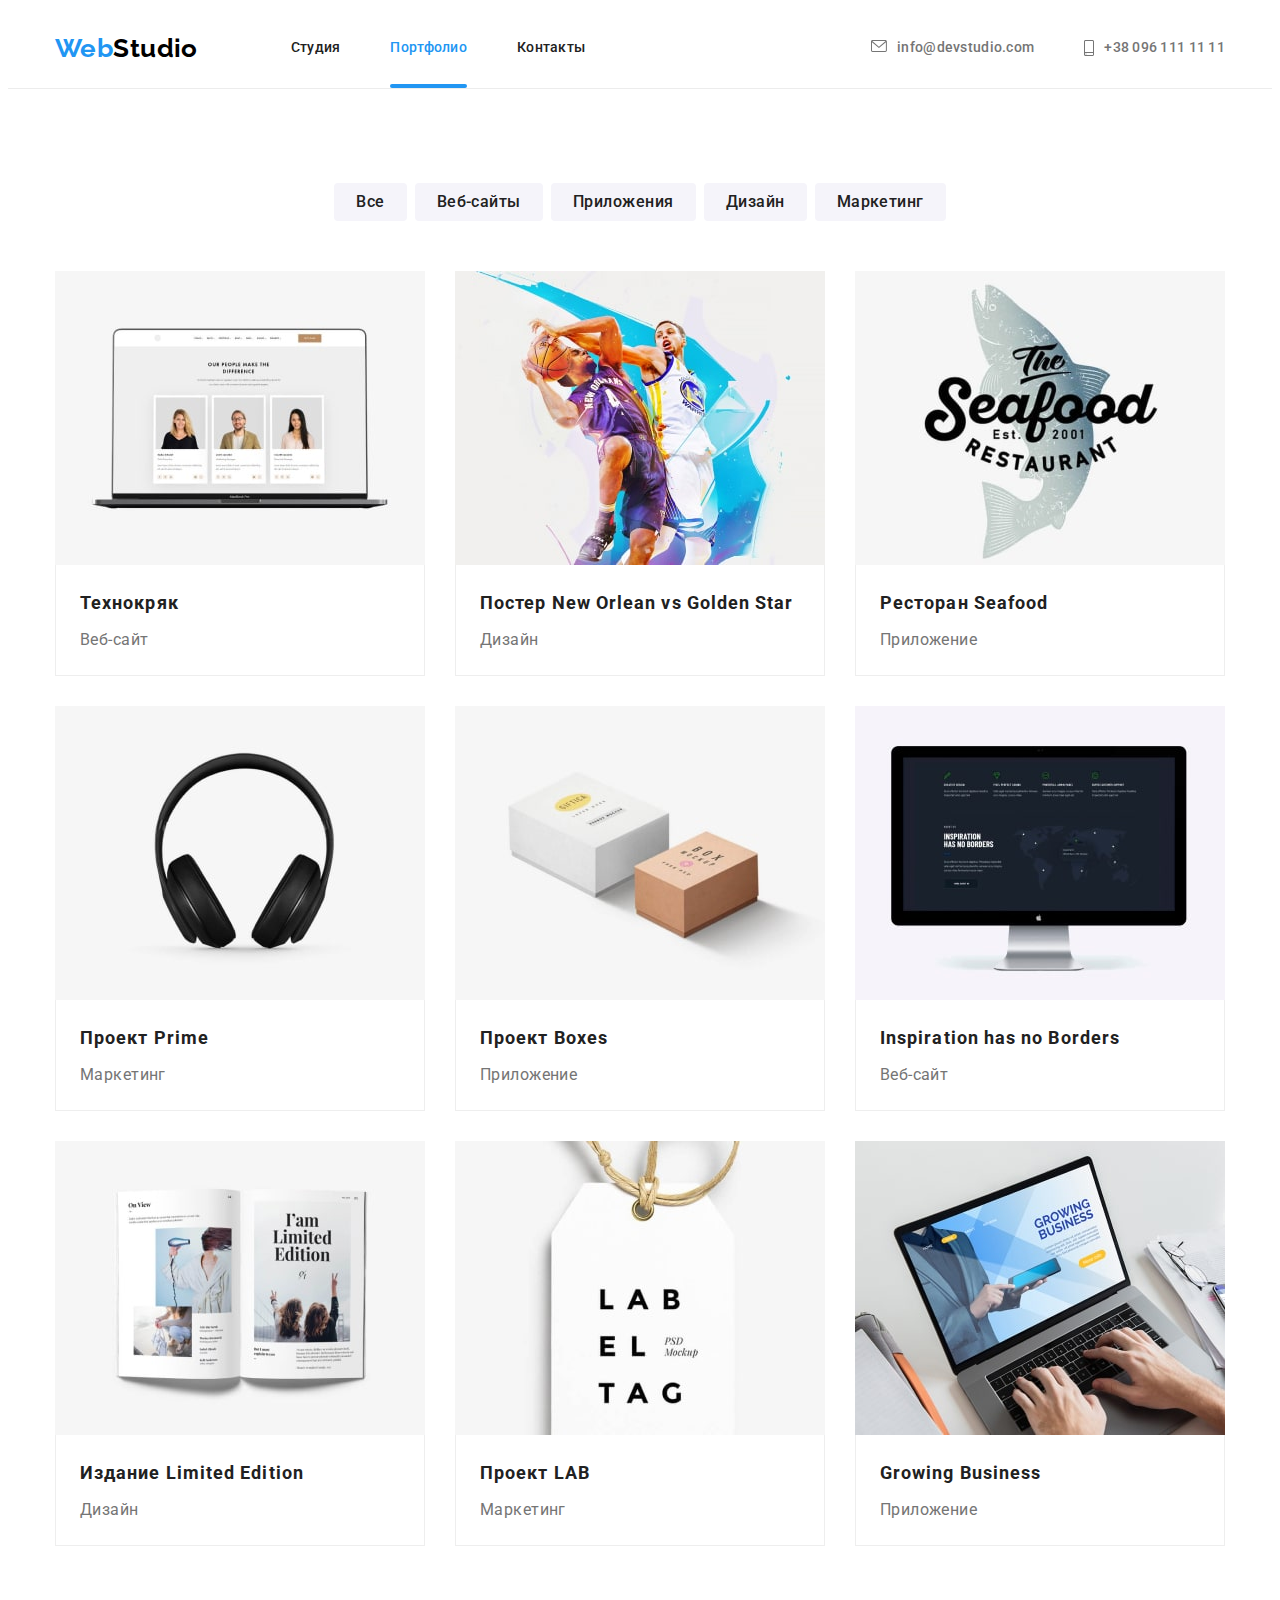
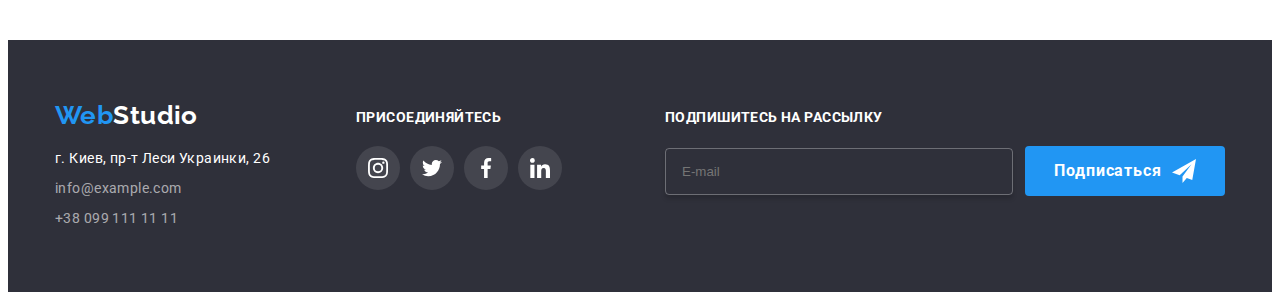
==== commit 85e0e108: "Fixed card's height in portfolio for tablet resolution. Little bugs for fonts." ====
--- a/portfolio.html
+++ b/portfolio.html
@@ -205,11 +205,11 @@
                 src="./images/portfolio-logos/w450/imgneworlean450@1x-min.jpg"
                 alt="Дизайн постера"
                 srcset="
-                ./images/portfolio-logos/w370/imgneworlean370@1x-min.jpg 1x,
-                ./images/portfolio-logos/w370/imgneworlean370@2x-min.jpg 2x,
-                ./images/portfolio-logos/w450/imgneworlean450@1x-min.jpg 1x,
-                ./images/portfolio-logos/w450/imgneworlean900@2x-min.jpg 2x
-              "
+                  ./images/portfolio-logos/w370/imgneworlean370@1x-min.jpg 1x,
+                  ./images/portfolio-logos/w370/imgneworlean370@2x-min.jpg 2x,
+                  ./images/portfolio-logos/w450/imgneworlean450@1x-min.jpg 1x,
+                  ./images/portfolio-logos/w450/imgneworlean900@2x-min.jpg 2x
+                "
                 width="450"
               />
               <p class="text-overlay text-prop">
@@ -229,11 +229,11 @@
                 src="./images/portfolio-logos/w450/imgseafood450@1x-min.jpg"
                 alt="Приложение"
                 srcset="
-                ./images/portfolio-logos/w370/imgseafood370@1x-min.jpg 1x,
-                ./images/portfolio-logos/w370/imgseafood370@2x-min.jpg 2x,
-                ./images/portfolio-logos/w450/imgseafood450@1x-min.jpg 1x,
-                ./images/portfolio-logos/w450/imgseafood900@2x-min.jpg 2x
-              "
+                  ./images/portfolio-logos/w370/imgseafood370@1x-min.jpg 1x,
+                  ./images/portfolio-logos/w370/imgseafood370@2x-min.jpg 2x,
+                  ./images/portfolio-logos/w450/imgseafood450@1x-min.jpg 1x,
+                  ./images/portfolio-logos/w450/imgseafood900@2x-min.jpg 2x
+                "
                 width="450"
               />
               <p class="text-overlay text-prop">
@@ -253,11 +253,11 @@
                 src="./images/portfolio-logos/w450/imgheadphones450@1x-min.jpg"
                 alt="Маркетинговый проект"
                 srcset="
-                ./images/portfolio-logos/w370/imgheadphones370@1x-min.jpg 1x,
-                ./images/portfolio-logos/w370/imgheadphones370@2x-min.jpg 2x,
-                ./images/portfolio-logos/w450/imgheadphones450@1x-min.jpg 1x,
-                ./images/portfolio-logos/w450/imgheadphones450@2x-min.jpg 2x
-              "
+                  ./images/portfolio-logos/w370/imgheadphones370@1x-min.jpg 1x,
+                  ./images/portfolio-logos/w370/imgheadphones370@2x-min.jpg 2x,
+                  ./images/portfolio-logos/w450/imgheadphones450@1x-min.jpg 1x,
+                  ./images/portfolio-logos/w450/imgheadphones450@2x-min.jpg 2x
+                "
                 width="450"
               />
               <p class="text-overlay text-prop">
@@ -277,11 +277,11 @@
                 src="./images/portfolio-logos/w450/imgboxes450@1x-min.jpg"
                 alt="Приложение"
                 srcset="
-                ./images/portfolio-logos/w370/imgboxes370@1x-min.jpg 1x,
-                ./images/portfolio-logos/w370/imgboxes370@2x-min.jpg 2x,
-                ./images/portfolio-logos/w450/imgboxes450@1x-min.jpg 1x,
-                ./images/portfolio-logos/w450/imgboxes900@2x-min.jpg 2x
-              "
+                  ./images/portfolio-logos/w370/imgboxes370@1x-min.jpg 1x,
+                  ./images/portfolio-logos/w370/imgboxes370@2x-min.jpg 2x,
+                  ./images/portfolio-logos/w450/imgboxes450@1x-min.jpg 1x,
+                  ./images/portfolio-logos/w450/imgboxes900@2x-min.jpg 2x
+                "
                 width="450"
               />
               <p class="text-overlay text-prop">
@@ -301,11 +301,11 @@
                 src="./images/portfolio-logos/w450/imgmac450@1x-min.jpg"
                 alt="Веб-сайт"
                 srcset="
-                ./images/portfolio-logos/w370/imgmac370@1x-min.jpg 1x,
-                ./images/portfolio-logos/w370/imgmac370@2x-min.jpg 2x,
-                ./images/portfolio-logos/w450/imgmac450@1x-min.jpg 1x,
-                ./images/portfolio-logos/w450/imgmac900@2x-min.jpg 2x
-              "
+                  ./images/portfolio-logos/w370/imgmac370@1x-min.jpg 1x,
+                  ./images/portfolio-logos/w370/imgmac370@2x-min.jpg 2x,
+                  ./images/portfolio-logos/w450/imgmac450@1x-min.jpg 1x,
+                  ./images/portfolio-logos/w450/imgmac900@2x-min.jpg 2x
+                "
                 width="450"
               />
               <p class="text-overlay text-prop">
@@ -325,11 +325,11 @@
                 src="./images/portfolio-logos/w450/imgmagazine450@1x-min.jpg"
                 alt="Дизайн издания"
                 srcset="
-                ./images/portfolio-logos/w370/imgmagazine370@1x-min.jpg 1x,
-                ./images/portfolio-logos/w370/imgmagazine370@2x-min.jpg 2x,
-                ./images/portfolio-logos/w450/imgmagazine450@1x-min.jpg 1x,
-                ./images/portfolio-logos/w450/imgmagazine900@2x-min.jpg 2x
-              "
+                  ./images/portfolio-logos/w370/imgmagazine370@1x-min.jpg 1x,
+                  ./images/portfolio-logos/w370/imgmagazine370@2x-min.jpg 2x,
+                  ./images/portfolio-logos/w450/imgmagazine450@1x-min.jpg 1x,
+                  ./images/portfolio-logos/w450/imgmagazine900@2x-min.jpg 2x
+                "
                 width="450"
               />
               <p class="text-overlay text-prop">
@@ -345,16 +345,17 @@
           </li>
           <li class="portfolio-item">
             <div class="item-overlay">
-              <img src="./images/portfolio-logos/w450/imglabel450@1x-min.jpg" 
+              <img
+                src="./images/portfolio-logos/w450/imglabel450@1x-min.jpg"
                 alt="Маркетинговый проект"
                 srcset="
-                ./images/portfolio-logos/w370/imglabel370@1x-min.jpg 1x,
-                ./images/portfolio-logos/w370/imglabel370@2x-min.jpg 2x,
-                ./images/portfolio-logos/w450/imglabel450@1x-min.jpg 1x,
-                ./images/portfolio-logos/w450/imglabel900@2x-min.jpg 2x
-              " 
-                width="450"
-              >
+                  ./images/portfolio-logos/w370/imglabel370@1x-min.jpg 1x,
+                  ./images/portfolio-logos/w370/imglabel370@2x-min.jpg 2x,
+                  ./images/portfolio-logos/w450/imglabel450@1x-min.jpg 1x,
+                  ./images/portfolio-logos/w450/imglabel900@2x-min.jpg 2x
+                "
+                width="450"
+              />
               <p class="text-overlay text-prop">
                 Технокряк это современная площадка распространения коронавируса.
                 Компании используют эту платформу для цифрового шпионажа и атак
@@ -372,11 +373,11 @@
                 src="./images/portfolio-logos/w450/imglaptop450@1x-min.jpg"
                 alt="Бизнесс приложение"
                 srcset="
-                ./images/portfolio-logos/w370/imglaptop370@1x-min.jpg 1x,
-                ./images/portfolio-logos/w370/imglaptop370@2x-min.jpg 2x,
-                ./images/portfolio-logos/w450/imglaptop450@1x-min.jpg 1x,
-                ./images/portfolio-logos/w450/imglaptop900@2x-min.jpg 2x
-              " 
+                  ./images/portfolio-logos/w370/imglaptop370@1x-min.jpg 1x,
+                  ./images/portfolio-logos/w370/imglaptop370@2x-min.jpg 2x,
+                  ./images/portfolio-logos/w450/imglaptop450@1x-min.jpg 1x,
+                  ./images/portfolio-logos/w450/imglaptop900@2x-min.jpg 2x
+                "
                 width="450"
               />
               <p class="text-overlay text-prop">
@@ -392,7 +393,8 @@
           </li>
         </ul>
       </div>
-    </section><footer class="footer">
+    </section>
+    <footer class="footer">
       <div class="container space-between__footer">
         <div class="footer__768-wraper">
           <address class="address address__text footer__address">
@@ -400,7 +402,9 @@
               Web<span class="logo__footer">Studio</span>
             </a>
             <ul class="address__list list">
-              <li class="address__item-wrap">г. Киев, пр-т Леси Украинки, 26</li>
+              <li class="address__item-wrap">
+                г. Киев, пр-т Леси Украинки, 26
+              </li>
               <li class="address__item-wrap">
                 <a
                   class="address__mail-tel link"
@@ -485,7 +489,7 @@
               </li>
             </ul>
           </div>
-        </div>       
+        </div>
         <div>
           <b class="footer__block-title">подпишитесь на рассылку</b>
           <div class="subscribe">
--- a/css/main.min.css
+++ b/css/main.min.css
@@ -1,2 +1,2 @@
-:root{--accent-color: #2196f3;--page-main-text-color: #212121;--secondary-text-color: #757575;--section-bg-color: #2f303a;--button-bg-color: #f5f4fa;--button-text-color: #212121;--active-button-text-color: #ffffff;--section-title-text-color: #212121;--cubic-bezier: cubic-bezier(0.4, 0, 0.2, 1)}.visually-hidden{position:absolute;width:1px;height:1px;margin:-1px;padding:0;overflow:hidden;border:0;clip:rect(0 0 0 0)}@media screen and (min-width: 1200px){.space-between__footer{display:flex;justify-content:space-between}}.space-between__header{display:flex;justify-content:space-between}html{box-sizing:border-box;margin:0 auto}*,*::before,*::after{box-sizing:inherit}h1,h2,h3,h4,h5,h6,p{margin-top:0}a{cursor:default}.link{text-decoration:none}.list{padding:0;margin:0;list-style-type:none}img{display:block;max-width:100%;height:auto}body{font-weight:400;font-size:14px;line-height:1.14;font-family:"Roboto",sans-serif;letter-spacing:.03em;color:var(--page-main-text-color)}.container{max-width:480px;margin-left:auto;margin-right:auto;padding-left:15px;padding-right:15px}@media screen and (min-width: 768px){.container{max-width:768px}}@media screen and (min-width: 1200px){.container{max-width:1200px}}.section{padding:60px 0;width:100%}@media screen and (min-width: 1200px){.section{padding:94px 0}}.section__title{margin-bottom:30px;font-weight:700;font-size:28px;line-height:1.17;font-family:inherit;letter-spacing:inherit;text-align:center;color:var(--section-title-text-color)}@media screen and (min-width: 1200px){.section__title{margin-bottom:50px;font-weight:700;font-size:36px;line-height:1.14;font-family:inherit;letter-spacing:inherit}}.button{font-weight:500;font-size:16px;line-height:1.62;font-family:"Roboto",sans-serif;letter-spacing:.03em;padding:6px 22px;border:transparent;border-radius:4px;text-align:center;color:var(--button-text-color);background-color:var(--button-bg-color);transition:background-color 250ms var(--cubic-bezier),color 250ms var(--cubic-bezier),box-shadow 250ms var(--cubic-bezier);cursor:pointer}.button:hover,.button:focus{background-color:var(--accent-color);color:var(--active-button-text-color);box-shadow:0px 4px 4px rgba(0,0,0,0.25)}.button__filter--indent{display:block;margin-bottom:21px}@media screen and (min-width: 1200px){.button__filter--indent{margin-bottom:50px}}.button__wide--blue{width:200px;height:50px;font-weight:700;font-size:16px;line-height:1.87;font-family:inherit;letter-spacing:.06em;color:#ffffff;background-color:var(--accent-color)}.button__close{display:flex;align-items:center;justify-content:center;width:30px;height:30px;border-radius:50%;background-color:unset;border:1px solid rgba(0,0,0,0.1);transition:fill 250ms var(--cubic-bezier)}.button__close:hover{fill:var(--accent-color);cursor:pointer}.form__lable{display:block;margin-bottom:4px;font-weight:400;font-size:12px;line-height:calc(14 / 12);font-family:inherit;letter-spacing:.01em;color:var(--secondary-text-color)}.form__input{width:100%;height:40px;margin-bottom:12px;padding-left:42px;padding-right:12px;border:1px solid rgba(33,33,33,0.2);border-radius:4px;font-size:16px;border:1px solid border;transition:border 250ms var(--cubic-bezier)}.form__input:focus{border:1px solid var(--accent-color);background-color:transparent;outline:none;cursor:pointer}.form__input:focus ~ .input__icon{fill:var(--accent-color)}.form__input-wraper{position:relative}.input__icon{position:absolute;top:0;left:12px;fill:var(--button-text-color);transition:fill 250ms var(--cubic-bezier)}.form__comment{width:100%;min-height:120px;padding:12px 16px;margin-bottom:20px;border:1px solid rgba(33,33,33,0.2);resize:none;border-radius:4px;font-weight:400;font-size:12px;line-height:calc(14 / 12);font-family:inherit;letter-spacing:.01em;transition:border 250ms var(--cubic-bezier)}.form__comment::placeholder{font-weight:400;font-size:14px;line-height:calc(16 / 14);font-family:inherit;letter-spacing:.01em;color:rgba(117,117,117,0.5)}.form__comment:focus{outline:none;border:1px solid var(--accent-color)}.form__policy-wraper{display:flex;align-items:center;justify-content:center}.form__checkbox:checked+.form__policy-text::before{background-color:var(--accent-color);background-image:url(../images/icons/check.svg);background-size:contain;background-repeat:no-repeat;background-position:center;border:none}.form__policy-text{display:flex;align-items:center;justify-content:center;font-weight:400;font-size:12px;line-height:1.17;font-family:inherit;letter-spacing:inherit;text-align:center;color:var(--secondary-text-color)}.form__policy-text::before{content:"";width:16px;height:16px;margin-right:8px;border:2px solid var(--button-text-color);border-radius:2px}@media screen and (min-width: 1200px){.form__policy-text{font-weight:400;font-size:14px;line-height:1.7;font-family:inherit;letter-spacing:inherit}}.modal-window__btn--position{position:relative;left:50%;transform:translate(-50%, 0);margin-top:30px}.form__policy-link{text-decoration-line:underline;color:var(--accent-color)}.logo{font-weight:700;font-size:24px;line-height:1.17;font-family:"Raleway";letter-spacing:.03;color:var(--accent-color)}@media screen and (min-width: 1200px){.logo{font-weight:700;font-size:26px;line-height:1.17;font-family:"Raleway";letter-spacing:.03}}.logo--indents{padding:16px 0}@media screen and (min-width: 1200px){.logo--indents{padding-top:24px;padding-bottom:25px;margin-right:93px}}.logo--color{color:#000000}.socials__item{width:44px;height:44px}.socials__item:not(:last-child){margin-right:10px}.socials__link-icon{transition:fill 250ms var(--cubic-bezier);transition:background-color 2600ms var(--cubic-bezier)}.socials__link{width:100%;height:100%;display:flex;align-items:center;justify-content:center;border-radius:50%;transition:background-color 250ms var(--cubic-bezier)}.socials__link:hover,.socials__link:focus,.socials__link:hover .socials__link-icon,.socials__link:focus .socials__link-icon{fill:#ffffff;background-color:var(--accent-color);cursor:pointer}.address{font-style:normal;color:#ffffff}.address a{cursor:pointer}.address__list{margin-top:20px}.address__item-wrap{display:block;width:231px;height:21px}.address__item-wrap:not(:last-child){margin-bottom:9px}@media screen and (max-width: 767px){.address__item-wrap{margin-left:auto;margin-right:auto}}.addres__text{font-weight:400;font-size:14px;line-height:1.71;font-family:inherit;letter-spacing:inherit}.address__mail-tel{color:rgba(255,255,255,0.6)}.subscribe{display:flex;align-items:center;justify-content:center}@media screen and (max-width: 1199px){.subscribe{flex-direction:column}}.subscribe__input-email{width:100%;background:transparent;border:none;padding:15px 0;padding-left:16px;border:1px solid rgba(255,255,255,0.3);border-radius:4px;box-shadow:0px 4px 4px rgba(0,0,0,0.15);color:rgba(255,255,255,0.6);transition:border 250ms var(--cubic-bezier)}.subscribe__input-email:focus{outline:none}@media screen and (min-width: 480px){.subscribe__input-email{width:450px}}@media screen and (max-width: 1199px){.subscribe__input-email{margin-bottom:20px}}@media screen and (min-width: 1200px){.subscribe__input-email{width:348px;margin-right:12px}}.subscribe__btn{display:flex;align-items:center;justify-content:center;margin-top:0}.subscribe__btn-icon{margin-left:10px}.backdrop{position:fixed;top:0;left:0;width:100vw;height:100vh;padding:94px 15px;overflow-y:scroll;background:rgba(0,0,0,0.2);transition:opacity 250ms cubic-bezier(0.4, 0, 0.2, 1),visibility 250ms cubic-bezier(0.4, 0, 0.2, 1)}.backdrop.is-hidden{opacity:0;visibility:hidden;pointer-events:none}.modal-window{position:absolute;top:50%;left:50%;transform:translate(-50%, -50%);width:90%;padding:20px;padding-top:40px;background:#ffffff;box-shadow:0px 1px 3px rgba(0,0,0,0.12),0px 1px 1px rgba(0,0,0,0.14),0px 2px 1px rgba(0,0,0,0.2);border-radius:4px}@media screen and (min-width: 480px){.modal-window{width:450px;min-height:609px;padding:40px}}@media screen and (min-width: 1200px){.modal-window{width:528px;min-height:581px}}.button__close--position{position:absolute;right:8px;top:8px}.modal-window__title{display:block;margin-bottom:12px;font-weight:700;font-size:18px;line-height:1.5;font-family:inherit;letter-spacing:inherit;text-align:center;color:var(--page-main-text-color)}@media screen and (min-width: 480px){.modal-window__title{font-weight:700;font-size:20px;line-height:1.5;font-family:inherit;letter-spacing:inherit}}@media screen and (min-width: 1200px){.modal-window__title{font-weight:700;font-size:20px;line-height:1.15;font-family:inherit;letter-spacing:inherit}}.page-header{box-sizing:inherit;border-bottom:1px solid #ececec}.nav{display:flex}.nav a{cursor:pointer}.nav__list{display:flex;align-items:center;margin:0 auto}@media screen and (max-width: 767px){.nav__list{display:none}}@media screen and (min-width: 768px){.nav__list{margin-left:88px}}.nav__item{position:relative}.nav__item:not(:last-child){margin-right:50px}.nav__link{display:block;padding:32px 0;font-weight:500;font-size:14px;line-height:1.14;font-family:inherit;letter-spacing:.02em;color:var(--page-main-text-color);transition:color 250ms var(--cubic-bezier)}.nav__link:hover,.nav__link:focus{color:var(--accent-color)}.nav__link--current{color:var(--accent-color)}.nav__link--current::after{position:absolute;bottom:0;content:"";display:block;width:100%;height:4px;border-radius:2px;background-color:var(--accent-color)}.nav__mobile-menu--btn{border:none;background-color:transparent;margin-left:auto;padding:0}.nav__mobile-menu--btn:hover,.nav__mobile-menu--btn:focus{fill:var(--accent-color)}@media screen and (min-width: 768px){.nav__mobile-menu--btn{display:none}}.mobile-menu{position:fixed;top:0;left:0;width:100vw;height:100vh;z-index:999;background-color:#ffffff}.mobile-menu.is-hidden{opacity:0;visibility:hidden;pointer-events:none}.mobile-menu__container{position:relative;padding:10px 15px 48px 40px;height:100vh}.mobile-menu__btn-close{width:32px;height:32px;padding:0;display:block;margin-left:auto;border:none;background-color:unset}.mobile-menu__btn-close:hover,.mobile-menu__btn-close:focus{fill:var(--accent-color)}@media screen and (min-width: 480px){.mobile-menu__btn-close{width:40px;height:40px}}.mobile-menu__content-wraper{position:relative}@media screen and (max-height: 500px){.mobile-menu__content-wraper{position:static;display:flex}}.mobile-menu__item{font-weight:500;font-size:28px;line-height:1.1;font-family:inherit;letter-spacing:.02em}.mobile-menu__item:not(:last-child){margin-bottom:32px}@media screen and (min-width: 480px){.mobile-menu__item{font-weight:500;font-size:40px;line-height:1.18;font-family:inherit;letter-spacing:.02em}}.mobile-menu__main-link{color:var(--button-text-color)}.mobile-menu__main-link.current-page{color:var(--accent-color)}.mobile-menu__bottom-container{position:fixed;bottom:48px}.mobile-menu__contact{display:block}.mobile-menu__contact--tel{margin-bottom:32px;font-weight:500;font-size:28px;line-height:1.1;font-family:inherit;letter-spacing:.02em}.mobile-menu__contact--tel a{color:var(--accent-color)}@media screen and (min-width: 480px){.mobile-menu__contact--tel{font-weight:500;font-size:34px;line-height:1.18;font-family:inherit;letter-spacing:.02em}}.mobile-menu__contact--mail{margin-bottom:64px;font-weight:500;font-size:18px;line-height:1.1;font-family:inherit;letter-spacing:.02em}.mobile-menu__contact--mail a{color:var(--secondary-text-color)}@media screen and (min-width: 480px){.mobile-menu__contact--mail{margin-bottom:64px;font-weight:500;font-size:24px;line-height:1.17;font-family:inherit;letter-spacing:.02em}}.mobile-menu__socials{display:flex}.mobile-menu__socials-item:not(:last-child){padding-right:10px;border-right:1px solid rgba(33,33,33,0.2)}.mobile-menu__socials-item:not(:first-child){padding-left:10px}.mobile-menu__social-link{font-weight:500;font-size:12px;line-height:1.1;font-family:inherit;letter-spacing:.01em;color:var(--accent-color)}@media screen and (min-width: 480px){.mobile-menu__social-link{font-weight:500;font-size:18px;line-height:1.22;font-family:inherit;letter-spacing:.02em}}@media screen and (max-width: 767px){.contact-info{display:none}}@media screen and (min-width: 768px){.contact-info{display:flex;flex-direction:column;justify-content:center}}@media screen and (min-width: 1200px){.contact-info{flex-direction:row}}@media screen and (min-width: 1200px){.contact-info__link+.contact-info__link{margin-left:50px}}.contact-info__link{font-weight:500;font-size:14px;line-height:1.14;font-family:inherit;letter-spacing:.02em;color:var(--secondary-text-color);cursor:pointer;fill:var(--secondary-text-color);transition:color 250ms var(--cubic-bezier)}.contact-info__link:hover,.contact-info__link:focus{color:var(--accent-color);fill:currentColor}.contact-info__link:not(:last-child){margin-bottom:10px}@media screen and (min-width: 768px){.contact-info__link{display:flex;justify-content:flex-start}}@media screen and (min-width: 1200px){.contact-info__link{padding:32px 0}.contact-info__link:first-child{margin-bottom:0}}.contact-info__item{margin-right:10px}.hero{padding:118px 0;text-align:center;background-color:#c4c4c4}@media screen and (min-width: 1200px){.hero{padding:200px 0}}.hero__overlay{min-width:100%;margin:0 auto;background-image:linear-gradient(rgba(47,48,58,0.4), rgba(47,48,58,0.4)),url("../images/hero-bg-mobile.jpg");background-repeat:no-repeat;background-position:center;background-size:cover}@media (min-device-pexel-ratio: 2), (min-resolution: 192dpi), (min-resolution: 2dppx){.hero__overlay{background-image:linear-gradient(rgba(47,48,58,0.4), rgba(47,48,58,0.4)),url("../images/hero-bg-mobile@2x.jpg")}}@media screen and (min-width: 480px){.hero__overlay{max-width:480px}}@media screen and (min-width: 768px){.hero__overlay{max-width:768px;background-image:linear-gradient(rgba(47,48,58,0.4), rgba(47,48,58,0.4)),url("../images/hero-bg-tablet.jpg")}}@media screen and (min-width: 768px) and (min-device-pixel-ratio: 2), screen and (min-width: 768px) and (min-resolution: 192dpi), screen and (min-width: 768px) and (min-resolution: 2dppx){.hero__overlay{background-image:linear-gradient(rgba(47,48,58,0.4), rgba(47,48,58,0.4)),url("../images/hero-bg-tablet@2x.jpg")}}@media screen and (min-width: 1200px){.hero__overlay{max-width:1600px;min-height:600px;background-image:linear-gradient(rgba(47,48,58,0.4), rgba(47,48,58,0.4)),url("../images/hero-bg.jpg")}}@media screen and (min-width: 1200px) and (min-width: 1200px) and (min-device-pixel-ratio: 2), screen and (min-width: 1200px) and (min-resolution: 192dpi), screen and (min-width: 1200px) and (min-resolution: 2dppx){.hero__overlay{background-image:linear-gradient(rgba(47,48,58,0.4), rgba(47,48,58,0.4)),url("../images/hero-bg@2x.jpg")}}.hero__title{width:290px;margin:0 auto;margin-bottom:30px;font-weight:900;font-size:18px;line-height:1.62;font-family:inherit;letter-spacing:.06em;text-transform:uppercase;color:#ffffff}@media screen and (min-width: 480px){.hero__title{width:360px;font-weight:900;font-size:26px;line-height:1.14;font-family:inherit;letter-spacing:.06em}}@media screen and (min-width: 1200px){.hero__title{width:696px;font-weight:900;font-size:44px;line-height:1.36;font-family:inherit;letter-spacing:.06em}}@media screen and (min-width: 768px){.features__list{display:flex;flex-wrap:wrap;margin:-15px}}.features__item::before{content:"";display:block;margin-bottom:30px;height:120px;background-size:70px;background-repeat:no-repeat;background-position:center;background-color:#f5f4fa;border-radius:4px}@media screen and (max-width: 767px){.features__item:not(:last-child){margin-bottom:30px}}@media screen and (min-width: 768px){.features__item{width:calc((100% - 4 * 15px) / 2);margin:15px}}@media screen and (min-width: 1200px){.features__item{width:calc((100% - 8 * 15px) / 4)}}.icon-antenna::before{background-image:url("../images/icons/antenna.svg")}.icon-clock::before{background-image:url("../images/icons/clock.svg")}.icon-diagram::before{background-image:url("../images/icons/diagram.svg")}.icon-astronaut::before{background-image:url("../images/icons/astronaut.svg")}.features__item-title{margin-bottom:10px;font-weight:700;font-size:14px;line-height:1.14;font-family:inherit;letter-spacing:inherit;text-transform:uppercase}.features__item-text{margin-bottom:0;font-weight:400;font-size:14px;line-height:1.71;font-family:inherit;letter-spacing:inherit;color:var(--secondary-text-color)}.about__top-indent{padding-top:0}@media screen and (max-width: 1199px){.about__top-indent{display:none}}.about__list{display:flex;align-items:center;justify-content:center}.about__item:not(:last-child){margin-right:30px}.about__wraper{position:relative;display:flex}.about__wraper img{border:none}.about__overlay-title{position:absolute;width:100%;height:70px;bottom:0;margin:0;display:flex;align-items:center;justify-content:center;font-weight:700;font-size:14px;line-height:1.14;font-family:inherit;letter-spacing:.03em;text-align:center;text-transform:uppercase;color:#ffffff;background:rgba(47,48,58,0.8)}.team{background-color:#f5f4fa;text-align:center}@media screen and (min-width: 768px){.team__list,.team__socials{display:flex;align-items:center;justify-content:center;flex-wrap:wrap;margin:-15px}}.team__item{background-color:#ffffff;box-shadow:0px 1px 3px rgba(0,0,0,0.12),0px 1px 1px rgba(0,0,0,0.14),0px 2px 1px rgba(0,0,0,0.2);border-radius:0 0 4px 4px;width:100%}.team__item:not(:last-child){margin-bottom:30px}@media screen and (min-width: 768px){.team__item{width:calc((100% - 4 * 15px) / 2);margin:15px}}@media screen and (min-width: 1200px){.team__item{width:calc((100% - 8 * 15px) / 4)}}.team__item-description{padding-top:30px;padding-bottom:24px}.team__item-description>h3{font-weight:500;font-size:16px;line-height:1.2;font-family:inherit;letter-spacing:inherit;margin-bottom:10px}.team__item-description>p{font-weight:400;font-size:16px;line-height:1.2;font-family:inherit;letter-spacing:inherit;color:var(--secondary-text-color)}@media screen and (min-width: 1200px){.team__item-description{padding-bottom:30px}.team__item-description>h3{font-weight:500;font-size:16px;line-height:1.9;font-family:inherit;letter-spacing:inherit}.team__item-description>p{font-weight:400;font-size:16px;line-height:1.8;font-family:inherit;letter-spacing:inherit;color:var(--secondary-text-color)}}.team__pos-descr{padding-bottom:16px}.team__socials{display:flex;display:flex;align-items:center;justify-content:center}.team__socials-icon--bg{background-color:#ffffff}.team__socials-icon--fill{fill:#afb1b8}.clients__list{display:flex;align-items:center;justify-content:center;flex-wrap:wrap;margin:-15px}.clients__item{width:calc((100% - 4 * 15px) / 2);height:92px;margin:15px}@media screen and (min-width: 768px){.clients__item{width:calc((100% - 6 * 15px) / 3)}}@media screen and (min-width: 1200px){.clients__item{width:calc((100% - 12 * 15px) / 6)}}.client__link{width:100%;height:100%;display:flex;align-items:center;justify-content:center;border:1px solid #afb1b8;border-radius:4px;cursor:pointer;transition:border 250ms var(--cubic-bezier)}.client__link:hover,.client__link:focus,.client__link:hover .client__icon,.client__link:focus .client__icon{fill:var(--accent-color);border-color:var(--accent-color)}.client__icon{width:106px;height:60px;fill:#afb1b8;transition:fill 250ms var(--cubic-bezier)}.footer{padding:60px 0;background-color:var(--section-bg-color)}@media screen and (max-width: 767px){.footer__address{text-align:center;margin-bottom:60px}}@media screen and (min-width: 768px){.footer__address{margin-left:60px}}@media screen and (min-width: 1200px){.footer__address{margin-right:70px;margin-left:0}}.logo__footer{color:#ffffff}@media screen and (max-width: 768px){.footer__social{justify-content:space-between;margin-bottom:60px}}@media screen and (min-width: 768px){.footer__social{margin-right:60px}}@media screen and (min-width: 1200px){.footer__social{margin-right:93px}}.footer__block-title{display:block;margin-top:10px;margin-bottom:20px;font-weight:700;font-size:14px;line-height:1.14;font-family:inherit;letter-spacing:inherit;text-transform:uppercase;color:#ffffff}@media screen and (max-width: 767px){.footer__block-title{text-align:center}}@media screen and (min-width: 768px) and (max-width: 1199px){.footer__block-title{text-align:center}}.footer-social-list{display:flex}@media screen and (max-width: 767px){.footer-social-list{justify-content:center;align-content:center}}.footer__socials-icon--bg{background-color:rgba(255,255,255,0.1)}.footer__socials-icon--fill{fill:#ffffff}.footer__768-wraper{display:flex}@media screen and (max-width: 767px){.footer__768-wraper{flex-direction:column}}@media screen and (min-width: 768px) and (max-width: 1199px){.footer__768-wraper{justify-content:space-between;margin-bottom:60px}}.button-list{display:flex;justify-content:center;flex-wrap:wrap}.button-list li:not(:last-child){margin-right:8px}.portfolio-list{width:100%;display:flex;flex-wrap:wrap;justify-content:center}@media screen and (min-width: 768px){.portfolio-list{width:768px;margin:-15px;justify-content:left}}@media screen and (min-width: 1200px){.portfolio-list{width:1200px;margin:-15px}}.portfolio-item{transition:box-shadow 250ms var(--cubic-bezier);margin-bottom:30px}.portfolio-item:hover{box-shadow:0px 1px 1px rgba(0,0,0,0.12),0px 4px 4px rgba(0,0,0,0.06),1px 4px 6px rgba(0,0,0,0.16);cursor:pointer}.portfolio-item:hover .text-overlay{transform:translateY(0%)}.portfolio-item img{margin-bottom:-3px}@media screen and (min-width: 768px){.portfolio-item{width:calc((100% - 4 * 15px) / 2);margin:15px}}@media screen and (min-width: 1200px){.portfolio-item{width:calc((100% - 6 * 15px) / 3);margin:15px}}.item-overlay{position:relative;overflow:hidden}.text-overlay{position:absolute;top:0;left:0;width:100%;height:100%;padding:63px 24px;background-color:rgba(33,150,243,0.9);overflow:auto;transform:translateY(101%);transition:transform 250ms var(--cubic-bezier)}.text-prop{font-weight:400;font-size:18px;line-height:1.56;font-family:inherit;letter-spacing:inherit;color:#ffffff}.item-description{border-bottom:none}.item-text{padding:20px 24px;border-right:1px solid #eeeeee;border-bottom:1px solid #eeeeee;border-left:1px solid #eeeeee;flex-grow:1}.item-text h2{margin-bottom:4px;font-weight:700;font-size:18px;line-height:2;font-family:inherit;letter-spacing:.06em}.item-text a{margin-bottom:0;display:flex;flex-direction:column;height:100%;font-weight:400;font-size:16px;line-height:1.88;font-family:inherit;letter-spacing:inherit;color:var(--secondary-text-color)}
+:root{--accent-color: #2196f3;--page-main-text-color: #212121;--secondary-text-color: #757575;--section-bg-color: #2f303a;--button-bg-color: #f5f4fa;--button-text-color: #212121;--active-button-text-color: #ffffff;--section-title-text-color: #212121;--cubic-bezier: cubic-bezier(0.4, 0, 0.2, 1)}.visually-hidden{position:absolute;width:1px;height:1px;margin:-1px;padding:0;overflow:hidden;border:0;clip:rect(0 0 0 0)}@media screen and (min-width: 1200px){.space-between__footer{display:flex;justify-content:space-between}}.space-between__header{display:flex;justify-content:space-between}html{box-sizing:border-box;margin:0 auto}*,*::before,*::after{box-sizing:inherit}h1,h2,h3,h4,h5,h6,p{margin-top:0}a{cursor:default}.link{text-decoration:none}.list{padding:0;margin:0;list-style-type:none}img{display:block;max-width:100%;height:auto}body{font-weight:400;font-size:14px;line-height:1.14;font-family:"Roboto",sans-serif;letter-spacing:.03em;color:var(--page-main-text-color)}.container{max-width:480px;margin-left:auto;margin-right:auto;padding-left:15px;padding-right:15px}@media screen and (min-width: 768px){.container{max-width:768px}}@media screen and (min-width: 1200px){.container{max-width:1200px}}.section{padding:60px 0;width:100%}@media screen and (min-width: 1200px){.section{padding:94px 0}}.section__title{margin-bottom:30px;font-weight:700;font-size:28px;line-height:1.17;font-family:inherit;letter-spacing:inherit;text-align:center;color:var(--section-title-text-color)}@media screen and (min-width: 1200px){.section__title{margin-bottom:50px;font-weight:700;font-size:36px;line-height:1.14;font-family:inherit;letter-spacing:inherit}}.button{font-weight:500;font-size:16px;line-height:1.62;font-family:"Roboto",sans-serif;letter-spacing:.03em;padding:6px 22px;border:transparent;border-radius:4px;text-align:center;color:var(--button-text-color);background-color:var(--button-bg-color);transition:background-color 250ms var(--cubic-bezier),color 250ms var(--cubic-bezier),box-shadow 250ms var(--cubic-bezier);cursor:pointer}.button:hover,.button:focus{background-color:var(--accent-color);color:var(--active-button-text-color);box-shadow:0px 4px 4px rgba(0,0,0,0.25)}.button__filter--indent{display:block}@media screen and (max-width: 767px){.button__filter--indent{margin-bottom:15px}}.button__wide--blue{width:200px;height:50px;font-weight:700;font-size:16px;line-height:1.87;font-family:inherit;letter-spacing:.06em;color:#ffffff;background-color:var(--accent-color)}.button__close{display:flex;align-items:center;justify-content:center;width:30px;height:30px;border-radius:50%;background-color:unset;border:1px solid rgba(0,0,0,0.1);transition:fill 250ms var(--cubic-bezier)}.button__close:hover{fill:var(--accent-color);cursor:pointer}.form__lable{display:block;margin-bottom:4px;font-weight:400;font-size:12px;line-height:calc(14 / 12);font-family:inherit;letter-spacing:.01em;color:var(--secondary-text-color)}.form__input{width:100%;height:40px;margin-bottom:12px;padding-left:42px;padding-right:12px;border:1px solid rgba(33,33,33,0.2);border-radius:4px;font-size:16px;border:1px solid border;transition:border 250ms var(--cubic-bezier)}.form__input:focus{border:1px solid var(--accent-color);background-color:transparent;outline:none;cursor:pointer}.form__input:focus ~ .input__icon{fill:var(--accent-color)}.form__input-wraper{position:relative}.input__icon{position:absolute;top:0;left:12px;fill:var(--button-text-color);transition:fill 250ms var(--cubic-bezier)}.form__comment{width:100%;min-height:120px;padding:12px 16px;margin-bottom:20px;border:1px solid rgba(33,33,33,0.2);resize:none;border-radius:4px;font-weight:400;font-size:12px;line-height:calc(14 / 12);font-family:inherit;letter-spacing:.01em;transition:border 250ms var(--cubic-bezier)}.form__comment::placeholder{font-weight:400;font-size:14px;line-height:calc(16 / 14);font-family:inherit;letter-spacing:.01em;color:rgba(117,117,117,0.5)}.form__comment:focus{outline:none;border:1px solid var(--accent-color)}.form__policy-wraper{display:flex;align-items:center;justify-content:center}.form__checkbox:checked+.form__policy-text::before{background-color:var(--accent-color);background-image:url(../images/icons/check.svg);background-size:contain;background-repeat:no-repeat;background-position:center;border:none}.form__policy-text{display:flex;align-items:center;justify-content:center;font-weight:400;font-size:12px;line-height:1.17;font-family:inherit;letter-spacing:inherit;text-align:center;color:var(--secondary-text-color)}.form__policy-text::before{content:"";width:16px;height:16px;margin-right:8px;border:2px solid var(--button-text-color);border-radius:2px}@media screen and (min-width: 1200px){.form__policy-text{font-weight:400;font-size:14px;line-height:1.7;font-family:inherit;letter-spacing:inherit}}.modal-window__btn--position{position:relative;left:50%;transform:translate(-50%, 0);margin-top:30px}.form__policy-link{text-decoration-line:underline;color:var(--accent-color)}.logo{font-weight:700;font-size:24px;line-height:1.17;font-family:"Raleway";letter-spacing:.03;color:var(--accent-color)}@media screen and (min-width: 1200px){.logo{font-weight:700;font-size:26px;line-height:1.17;font-family:"Raleway";letter-spacing:.03}}.logo--indents{padding:16px 0}@media screen and (min-width: 768px){.logo--indents{padding:26px 0;margin-right:88px}}@media screen and (min-width: 1200px){.logo--indents{padding-top:25px;padding-bottom:24px;margin-right:93px}}.logo--color{color:#000000}.socials__item{width:44px;height:44px}.socials__item:not(:last-child){margin-right:10px}.socials__link-icon{transition:fill 250ms var(--cubic-bezier);transition:background-color 2600ms var(--cubic-bezier)}.socials__link{width:100%;height:100%;display:flex;align-items:center;justify-content:center;border-radius:50%;transition:background-color 250ms var(--cubic-bezier)}.socials__link:hover,.socials__link:focus,.socials__link:hover .socials__link-icon,.socials__link:focus .socials__link-icon{fill:#ffffff;background-color:var(--accent-color);cursor:pointer}.address{font-style:normal;color:#ffffff}.address a{cursor:pointer}.address__list{margin-top:20px}.address__item-wrap{display:block;width:231px;height:21px}.address__item-wrap:not(:last-child){margin-bottom:9px}@media screen and (max-width: 1199px){.address__item-wrap{margin-left:auto;margin-right:auto}}.addres__text{font-weight:400;font-size:14px;line-height:1.71;font-family:inherit;letter-spacing:inherit}.address__mail-tel{color:rgba(255,255,255,0.6)}.subscribe{display:flex;align-items:center;justify-content:center}@media screen and (max-width: 1199px){.subscribe{flex-direction:column}}.subscribe__input-email{width:100%;background:transparent;border:none;padding:15px 0;padding-left:16px;border:1px solid rgba(255,255,255,0.3);border-radius:4px;box-shadow:0px 4px 4px rgba(0,0,0,0.15);color:rgba(255,255,255,0.6);transition:border 250ms var(--cubic-bezier)}.subscribe__input-email:focus{outline:none}@media screen and (min-width: 480px){.subscribe__input-email{width:450px}}@media screen and (max-width: 1199px){.subscribe__input-email{margin-bottom:20px}}@media screen and (min-width: 1200px){.subscribe__input-email{width:348px;margin-right:12px}}.subscribe__btn{display:flex;align-items:center;justify-content:center;margin-top:0}.subscribe__btn-icon{margin-left:10px}.backdrop{position:fixed;top:0;left:0;width:100vw;height:100vh;padding:94px 15px;overflow-y:scroll;background:rgba(0,0,0,0.2);transition:opacity 250ms cubic-bezier(0.4, 0, 0.2, 1),visibility 250ms cubic-bezier(0.4, 0, 0.2, 1)}.backdrop.is-hidden{opacity:0;visibility:hidden;pointer-events:none}.modal-window{position:absolute;top:50%;left:50%;transform:translate(-50%, -50%);width:90%;padding:20px;padding-top:40px;background:#ffffff;box-shadow:0px 1px 3px rgba(0,0,0,0.12),0px 1px 1px rgba(0,0,0,0.14),0px 2px 1px rgba(0,0,0,0.2);border-radius:4px}@media screen and (min-width: 480px){.modal-window{width:450px;min-height:609px;padding:40px}}@media screen and (min-width: 1200px){.modal-window{width:528px;min-height:581px}}.button__close--position{position:absolute;right:8px;top:8px}.modal-window__title{display:block;margin-bottom:12px;font-weight:700;font-size:18px;line-height:1.5;font-family:inherit;letter-spacing:inherit;text-align:center;color:var(--page-main-text-color)}@media screen and (min-width: 480px){.modal-window__title{font-weight:700;font-size:20px;line-height:1.5;font-family:inherit;letter-spacing:inherit}}@media screen and (min-width: 1200px){.modal-window__title{font-weight:700;font-size:20px;line-height:1.15;font-family:inherit;letter-spacing:inherit}}.page-header{box-sizing:inherit;border-bottom:1px solid #ececec}.nav{display:flex}.nav a{cursor:pointer}.nav__list{display:flex;align-items:center;margin:0 auto}@media screen and (max-width: 767px){.nav__list{display:none}}.nav__item{position:relative}.nav__item:not(:last-child){margin-right:50px}.nav__link{display:block;padding:32px 0;font-weight:500;font-size:14px;line-height:1.14;font-family:inherit;letter-spacing:.02em;color:var(--page-main-text-color);transition:color 250ms var(--cubic-bezier)}.nav__link:hover,.nav__link:focus{color:var(--accent-color)}.nav__link--current{color:var(--accent-color)}.nav__link--current::after{position:absolute;bottom:0;content:"";display:block;width:100%;height:4px;border-radius:2px;background-color:var(--accent-color)}.nav__mobile-menu--btn{border:none;background-color:transparent;margin-left:auto;padding:0}.nav__mobile-menu--btn:hover,.nav__mobile-menu--btn:focus{fill:var(--accent-color)}@media screen and (min-width: 768px){.nav__mobile-menu--btn{display:none}}.mobile-menu{position:fixed;top:0;left:0;width:100vw;height:100vh;z-index:999;background-color:#ffffff}.mobile-menu.is-hidden{opacity:0;visibility:hidden;pointer-events:none}.mobile-menu__container{padding:10px 15px 48px 40px;height:100vh;min-height:450px}.mobile-menu__btn-close{width:32px;height:32px;padding:0;display:block;margin-left:auto;border:none;background-color:unset}.mobile-menu__btn-close:hover,.mobile-menu__btn-close:focus{fill:var(--accent-color)}@media screen and (min-width: 480px){.mobile-menu__btn-close{width:40px;height:40px}}.mobile-menu__content-wraper{position:relative;min-height:450px;overflow:scroll}.mobile-menu__item{font-weight:500;font-size:28px;line-height:1.1;font-family:inherit;letter-spacing:.02em}.mobile-menu__item:not(:last-child){margin-bottom:32px}.mobile-menu__main-link{color:var(--button-text-color)}.mobile-menu__main-link.current-page{color:var(--accent-color)}.mobile-menu__bottom-container{position:relative;bottom:0}.mobile-menu__contact{display:block}.mobile-menu__contact--tel{margin-bottom:32px;font-weight:500;font-size:28px;line-height:1.1;font-family:inherit;letter-spacing:.02em}.mobile-menu__contact--tel a{color:var(--accent-color)}.mobile-menu__contact--mail{margin-bottom:64px;font-weight:500;font-size:18px;line-height:1.1;font-family:inherit;letter-spacing:.02em}.mobile-menu__contact--mail a{color:var(--secondary-text-color)}.mobile-menu__socials{display:flex}.mobile-menu__socials-item:not(:last-child){padding-right:10px;border-right:1px solid rgba(33,33,33,0.2)}.mobile-menu__socials-item:not(:first-child){padding-left:10px}.mobile-menu__social-link{font-weight:500;font-size:12px;line-height:1.1;font-family:inherit;letter-spacing:.01em;color:var(--accent-color)}@media screen and (max-width: 767px){.contact-info{display:none}}@media screen and (min-width: 768px){.contact-info{display:flex;flex-direction:column;justify-content:center}}@media screen and (min-width: 1200px){.contact-info{flex-direction:row}}@media screen and (min-width: 1200px){.contact-info__link+.contact-info__link{margin-left:50px}}.contact-info__link{font-weight:500;font-size:14px;line-height:1.14;font-family:inherit;letter-spacing:.02em;color:var(--secondary-text-color);cursor:pointer;fill:var(--secondary-text-color);transition:color 250ms var(--cubic-bezier)}.contact-info__link:hover,.contact-info__link:focus{color:var(--accent-color);fill:currentColor}.contact-info__link:not(:last-child){margin-bottom:10px}@media screen and (min-width: 768px){.contact-info__link{display:flex;justify-content:flex-start}}@media screen and (min-width: 1200px){.contact-info__link{padding:32px 0}.contact-info__link:first-child{margin-bottom:0}}.contact-info__item{margin-right:10px}.hero{padding:118px 0;text-align:center;background-color:#c4c4c4}@media screen and (min-width: 1200px){.hero{padding:200px 0}}.hero__overlay{min-width:100%;margin:0 auto;background-image:linear-gradient(rgba(47,48,58,0.4), rgba(47,48,58,0.4)),url("../images/hero-bg-mobile.jpg");background-repeat:no-repeat;background-position:center;background-size:cover}@media (min-device-pexel-ratio: 2), (min-resolution: 192dpi), (min-resolution: 2dppx){.hero__overlay{background-image:linear-gradient(rgba(47,48,58,0.4), rgba(47,48,58,0.4)),url("../images/hero-bg-mobile@2x.jpg")}}@media screen and (min-width: 480px){.hero__overlay{max-width:480px}}@media screen and (min-width: 768px){.hero__overlay{max-width:768px;background-image:linear-gradient(rgba(47,48,58,0.4), rgba(47,48,58,0.4)),url("../images/hero-bg-tablet.jpg")}}@media screen and (min-width: 768px) and (min-device-pixel-ratio: 2), screen and (min-width: 768px) and (min-resolution: 192dpi), screen and (min-width: 768px) and (min-resolution: 2dppx){.hero__overlay{background-image:linear-gradient(rgba(47,48,58,0.4), rgba(47,48,58,0.4)),url("../images/hero-bg-tablet@2x.jpg")}}@media screen and (min-width: 1200px){.hero__overlay{max-width:1600px;min-height:600px;background-image:linear-gradient(rgba(47,48,58,0.4), rgba(47,48,58,0.4)),url("../images/hero-bg.jpg")}}@media screen and (min-width: 1200px) and (min-width: 1200px) and (min-device-pixel-ratio: 2), screen and (min-width: 1200px) and (min-resolution: 192dpi), screen and (min-width: 1200px) and (min-resolution: 2dppx){.hero__overlay{background-image:linear-gradient(rgba(47,48,58,0.4), rgba(47,48,58,0.4)),url("../images/hero-bg@2x.jpg")}}.hero__title{width:290px;margin:0 auto;margin-bottom:30px;font-weight:900;font-size:18px;line-height:1.62;font-family:inherit;letter-spacing:.06em;text-transform:uppercase;color:#ffffff}@media screen and (min-width: 480px){.hero__title{width:360px;font-weight:900;font-size:26px;line-height:1.14;font-family:inherit;letter-spacing:.06em}}@media screen and (min-width: 1200px){.hero__title{width:696px;font-weight:900;font-size:44px;line-height:1.36;font-family:inherit;letter-spacing:.06em}}@media screen and (min-width: 768px){.features__list{display:flex;flex-wrap:wrap;margin:-15px}}.features__item::before{content:"";display:block;margin-bottom:30px;height:120px;background-size:70px;background-repeat:no-repeat;background-position:center;background-color:#f5f4fa;border-radius:4px}@media screen and (max-width: 767px){.features__item:not(:last-child){margin-bottom:30px}}@media screen and (min-width: 768px){.features__item{width:calc((100% - 4 * 15px) / 2);margin:15px}}@media screen and (min-width: 1200px){.features__item{width:calc((100% - 8 * 15px) / 4)}}.icon-antenna::before{background-image:url("../images/icons/antenna.svg")}.icon-clock::before{background-image:url("../images/icons/clock.svg")}.icon-diagram::before{background-image:url("../images/icons/diagram.svg")}.icon-astronaut::before{background-image:url("../images/icons/astronaut.svg")}.features__item-title{margin-bottom:10px;font-weight:700;font-size:14px;line-height:1.14;font-family:inherit;letter-spacing:inherit;text-transform:uppercase}.features__item-text{margin-bottom:0;font-weight:400;font-size:14px;line-height:1.71;font-family:inherit;letter-spacing:inherit;color:var(--secondary-text-color)}.about__top-indent{padding-top:0}@media screen and (max-width: 1199px){.about__top-indent{display:none}}.about__list{display:flex;align-items:center;justify-content:center}.about__item:not(:last-child){margin-right:30px}.about__wraper{position:relative;display:flex}.about__wraper img{border:none}.about__overlay-title{position:absolute;width:100%;height:70px;bottom:0;margin:0;display:flex;align-items:center;justify-content:center;font-weight:700;font-size:14px;line-height:1.14;font-family:inherit;letter-spacing:.03em;text-align:center;text-transform:uppercase;color:#ffffff;background:rgba(47,48,58,0.8)}.team{background-color:#f5f4fa;text-align:center}@media screen and (min-width: 768px){.team__list,.team__socials{display:flex;align-items:center;justify-content:center;flex-wrap:wrap;margin:-15px}}.team__item{background-color:#ffffff;box-shadow:0px 1px 3px rgba(0,0,0,0.12),0px 1px 1px rgba(0,0,0,0.14),0px 2px 1px rgba(0,0,0,0.2);border-radius:0 0 4px 4px;width:100%}.team__item:not(:last-child){margin-bottom:30px}@media screen and (min-width: 768px){.team__item{width:calc((100% - 4 * 15px) / 2);margin:15px}}@media screen and (min-width: 1200px){.team__item{width:calc((100% - 8 * 15px) / 4)}}.team__item-description{padding-top:30px;padding-bottom:24px}.team__item-description>h3{font-weight:500;font-size:16px;line-height:1.2;font-family:inherit;letter-spacing:inherit;margin-bottom:10px}.team__item-description>p{font-weight:400;font-size:16px;line-height:1.2;font-family:inherit;letter-spacing:inherit;color:var(--secondary-text-color)}@media screen and (min-width: 1200px){.team__item-description{padding-bottom:30px}.team__item-description>h3{font-weight:500;font-size:16px;line-height:1.9;font-family:inherit;letter-spacing:inherit}.team__item-description>p{font-weight:400;font-size:16px;line-height:1.8;font-family:inherit;letter-spacing:inherit;color:var(--secondary-text-color)}}.team__pos-descr{padding-bottom:16px}.team__socials{display:flex;display:flex;align-items:center;justify-content:center}.team__socials-icon--bg{background-color:#ffffff}.team__socials-icon--fill{fill:#afb1b8}.clients__list{display:flex;align-items:center;justify-content:center;flex-wrap:wrap;margin:-15px}.clients__item{width:calc((100% - 4 * 15px) / 2);height:92px;margin:15px}@media screen and (min-width: 768px){.clients__item{width:calc((100% - 6 * 15px) / 3)}}@media screen and (min-width: 1200px){.clients__item{width:calc((100% - 12 * 15px) / 6)}}.client__link{width:100%;height:100%;display:flex;align-items:center;justify-content:center;border:1px solid #afb1b8;border-radius:4px;cursor:pointer;transition:border 250ms var(--cubic-bezier)}.client__link:hover,.client__link:focus,.client__link:hover .client__icon,.client__link:focus .client__icon{fill:var(--accent-color);border-color:var(--accent-color)}.client__icon{width:106px;height:60px;fill:#afb1b8;transition:fill 250ms var(--cubic-bezier)}.footer{padding:60px 0;background-color:var(--section-bg-color)}@media screen and (max-width: 1199px){.footer__address{text-align:center}}@media screen and (min-width: 768px){.footer__address{margin-left:60px}}@media screen and (min-width: 1200px){.footer__address{margin-right:70px;margin-left:0}}.logo__footer{color:#ffffff}@media screen and (max-width: 768px){.footer__social{justify-content:space-between;margin-bottom:60px}}@media screen and (min-width: 768px){.footer__social{margin-right:60px}}@media screen and (min-width: 1200px){.footer__social{margin-right:93px}}.footer__block-title{display:block;margin-top:10px;margin-bottom:20px;font-weight:700;font-size:14px;line-height:1.14;font-family:inherit;letter-spacing:inherit;text-transform:uppercase;color:#ffffff}@media screen and (max-width: 1199px){.footer__block-title{text-align:center}}.footer-social-list{display:flex}@media screen and (max-width: 767px){.footer-social-list{justify-content:center;align-content:center}}.footer__socials-icon--bg{background-color:rgba(255,255,255,0.1)}.footer__socials-icon--fill{fill:#ffffff}.footer__768-wraper{display:flex}@media screen and (max-width: 767px){.footer__768-wraper{flex-direction:column}}@media screen and (min-width: 768px) and (max-width: 1199px){.footer__768-wraper{justify-content:space-between;margin-bottom:60px}}.button-list{display:flex;justify-content:left;flex-wrap:wrap;margin-bottom:25px}.button-list li:not(:last-child){margin-right:8px}@media screen and (min-width: 768px){.button-list{justify-content:center}}@media screen and (min-width: 768px){.button-list{margin-bottom:30px}}@media screen and (min-width: 1200px){.button-list{margin-bottom:50px}}.portfolio-list{width:100%;display:flex;flex-wrap:wrap;justify-content:center}@media screen and (min-width: 768px){.portfolio-list{width:768px;margin:-15px;justify-content:left}}@media screen and (min-width: 1200px){.portfolio-list{width:1200px;margin:-15px}}.portfolio-item{margin-bottom:30px;transition:box-shadow 250ms var(--cubic-bezier);display:flex;flex-direction:column}.portfolio-item:hover{box-shadow:0px 1px 1px rgba(0,0,0,0.12),0px 4px 4px rgba(0,0,0,0.06),1px 4px 6px rgba(0,0,0,0.16);cursor:pointer}.portfolio-item:hover .text-overlay{transform:translateY(0%)}@media screen and (min-width: 768px){.portfolio-item{width:calc((100% - 4 * 15px) / 2);margin:15px}}@media screen and (min-width: 1200px){.portfolio-item{width:calc((100% - 6 * 15px) / 3);margin:15px}}.item-overlay{position:relative;overflow:hidden}.text-overlay{position:absolute;top:0;left:0;width:100%;height:100%;padding:63px 24px;background-color:rgba(33,150,243,0.9);overflow:auto;transform:translateY(101%);transition:transform 250ms var(--cubic-bezier)}.text-prop{font-weight:400;font-size:18px;line-height:1.56;font-family:inherit;letter-spacing:inherit;color:#ffffff}.item-description{border-bottom:none}.item-text{padding:20px 24px;border-right:1px solid #eeeeee;border-bottom:1px solid #eeeeee;border-left:1px solid #eeeeee;flex-grow:1}.item-text h2{margin-bottom:4px;font-weight:700;font-size:18px;line-height:2;font-family:inherit;letter-spacing:.06em}.item-text a{margin-bottom:0;display:flex;flex-direction:column;height:100%;font-weight:400;font-size:16px;line-height:1.88;font-family:inherit;letter-spacing:inherit;color:var(--secondary-text-color)}
 /*# sourceMappingURL=main.min.css.map */